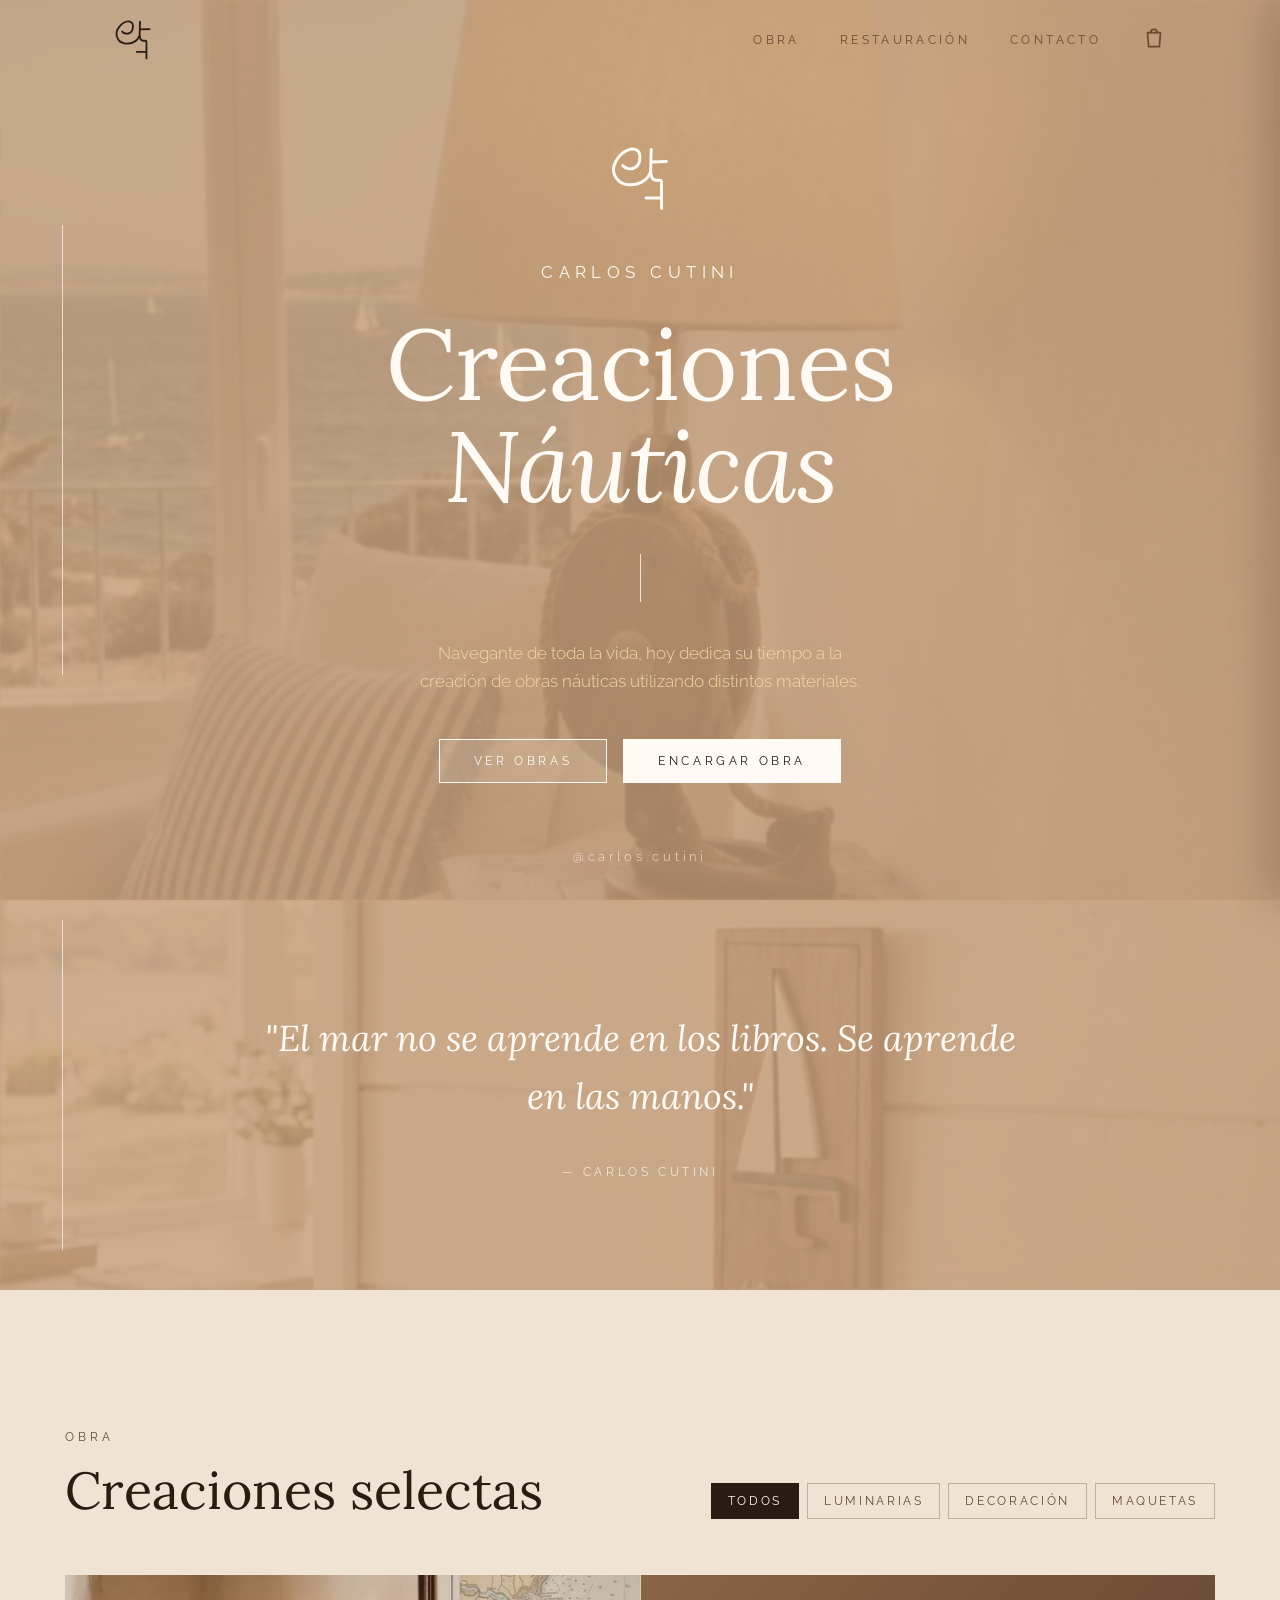
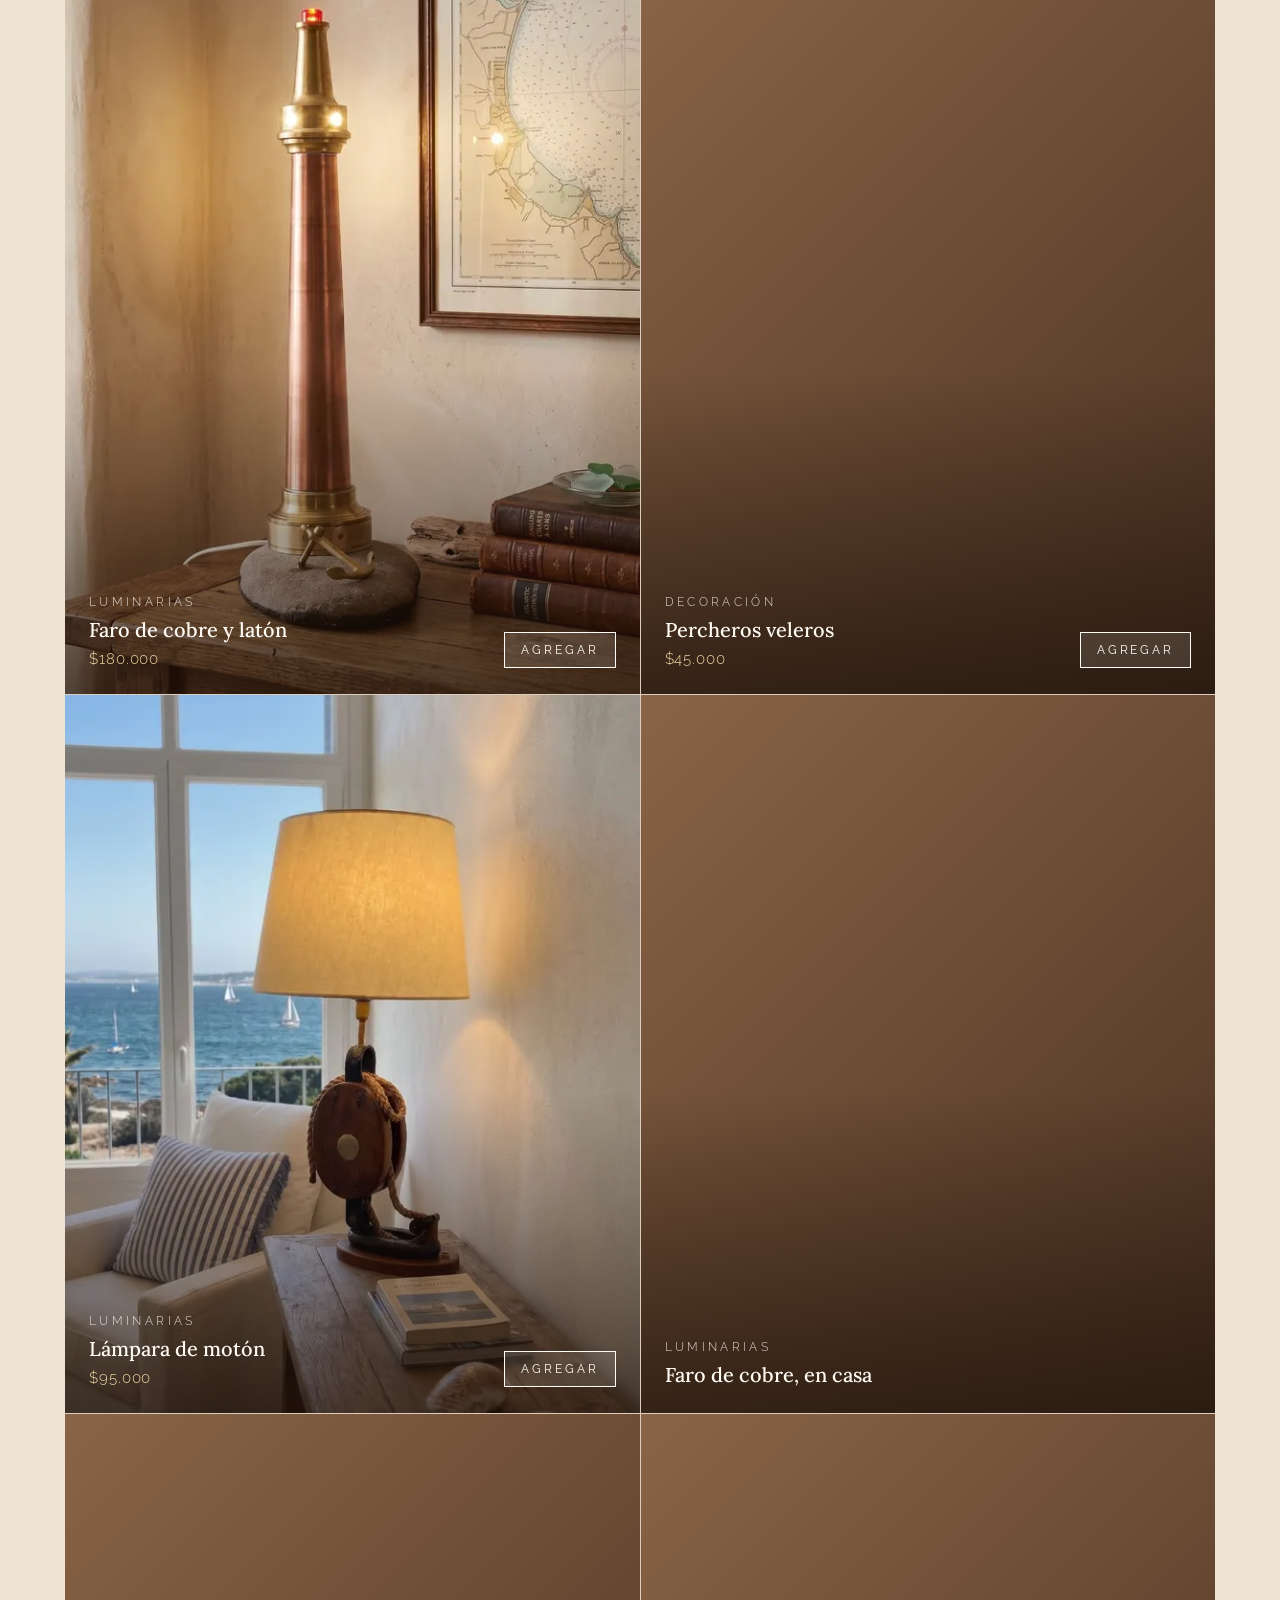
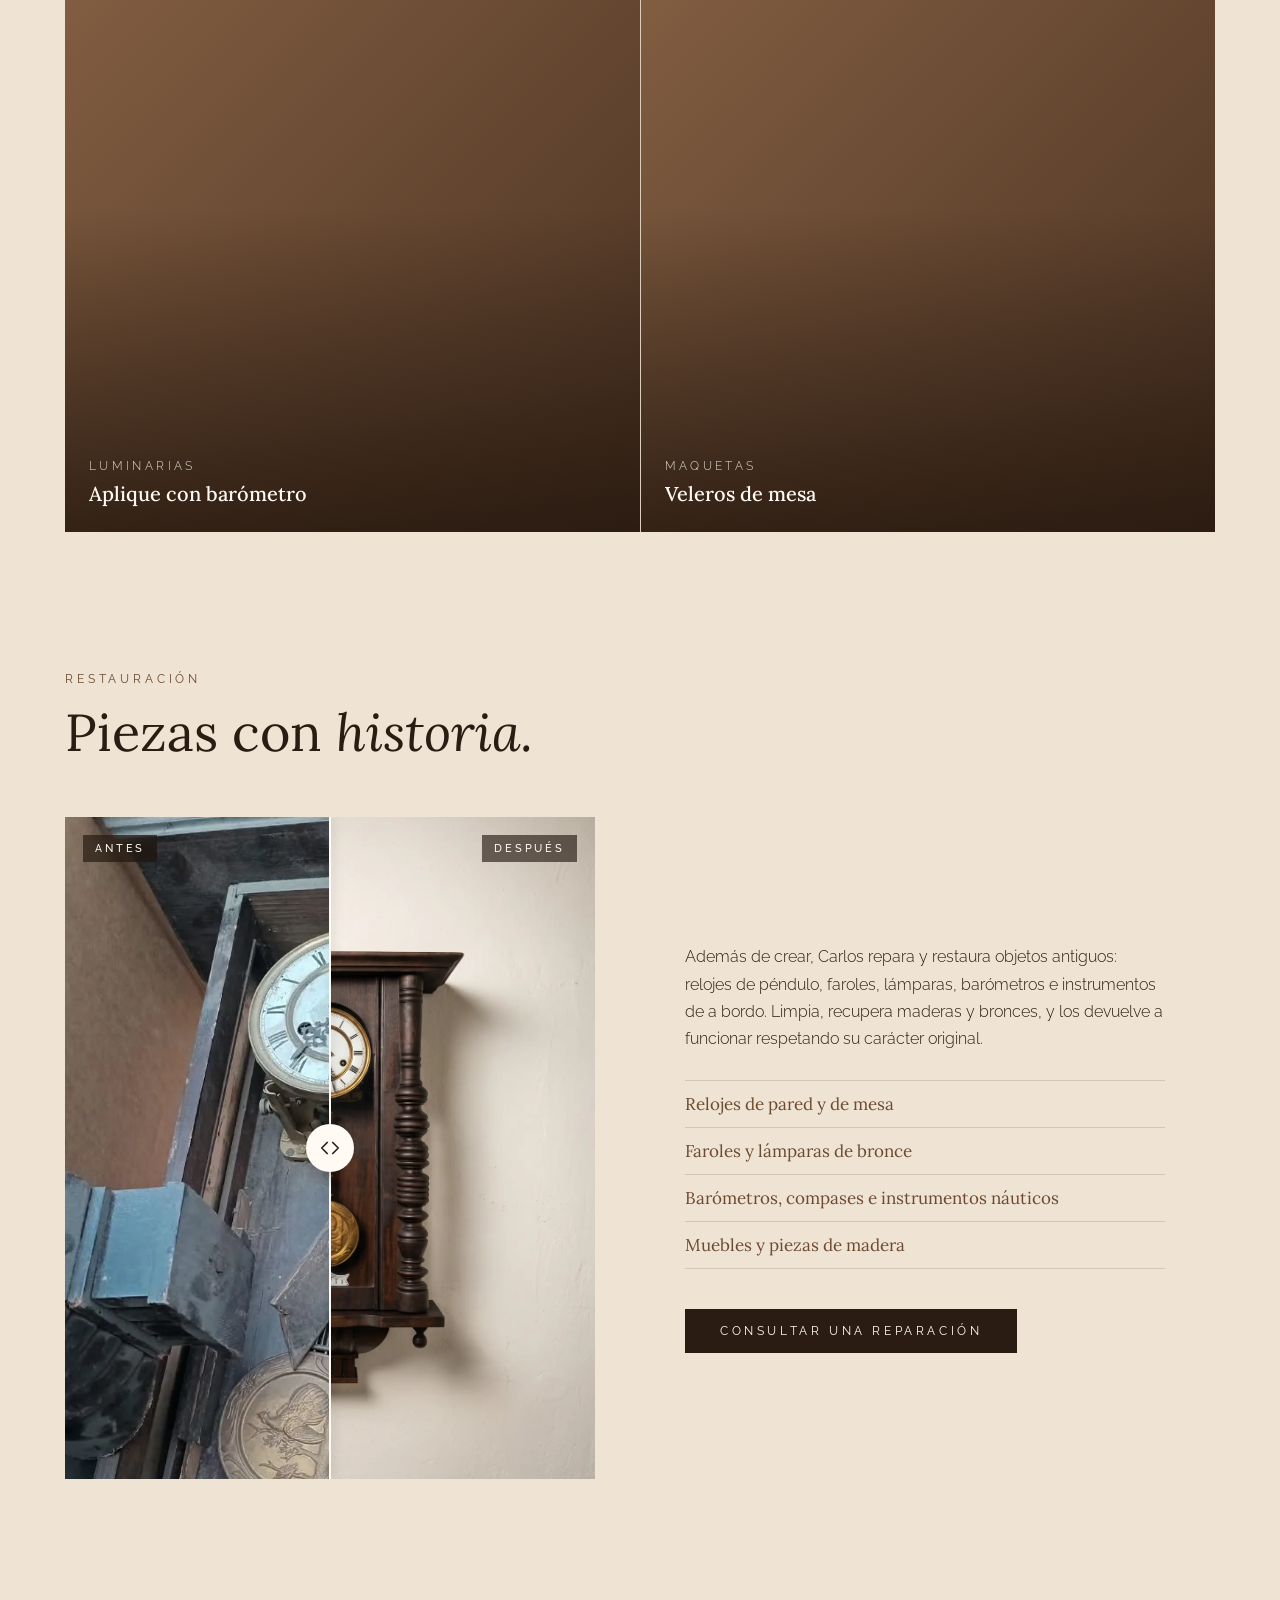
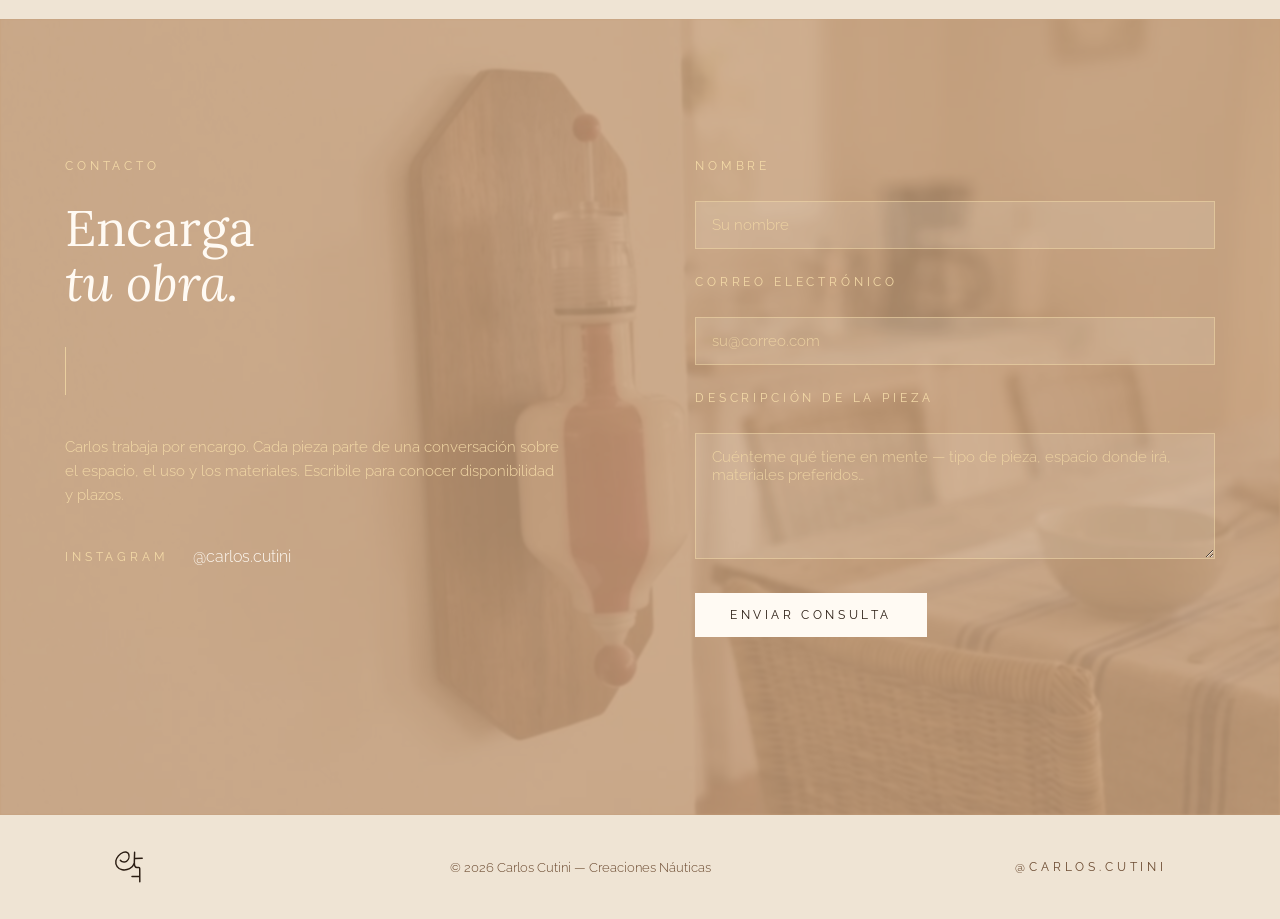
==== index.html @ c377b5af "Preparar el sitio para producción en carloscutini.com.ar - URLs canónicas, Open Graph, sitemap y rob" ====
<!DOCTYPE html>
<html lang="es-AR">
<head>
  <meta charset="UTF-8">
  <meta name="viewport" content="width=device-width, initial-scale=1.0">
  <title>Decoración náutica artesanal y restauración | Carlos Cutini</title>
  <meta name="description" content="Decoración náutica hecha a mano: faros y lámparas de cobre y latón, veleros y piezas por encargo. Restauración de relojes, faroles y barómetros antiguos.">
  <link rel="canonical" href="https://carloscutini.com.ar/">
  <meta name="robots" content="index, follow, max-image-preview:large">
  <meta name="theme-color" content="#c69f7a">
  <meta name="author" content="Carlos Cutini">

  <!-- Open Graph / redes sociales -->
  <meta property="og:type" content="website">
  <meta property="og:locale" content="es_AR">
  <meta property="og:site_name" content="Carlos Cutini — Creaciones Náuticas">
  <meta property="og:title" content="Carlos Cutini — Creaciones Náuticas">
  <meta property="og:description" content="Decoración náutica hecha a mano: luminarias, veleros, piezas por encargo y restauración de antigüedades.">
  <meta property="og:url" content="https://carloscutini.com.ar/">
  <meta property="og:image" content="https://carloscutini.com.ar/assets/img/og-image.jpg">
  <meta property="og:image:type" content="image/jpeg">
  <meta property="og:image:width" content="1200">
  <meta property="og:image:height" content="630">
  <meta property="og:image:alt" content="Carlos Cutini — Creaciones Náuticas">
  <meta name="twitter:card" content="summary_large_image">

  <!-- La portada es la imagen más grande de la primera pantalla: que empiece a bajar cuanto antes -->
  <link rel="preload" as="image" href="assets/img/hero.jpg" fetchpriority="high">

  <!-- Íconos -->
  <link rel="icon" href="assets/icons/favicon.svg" type="image/svg+xml">
  <link rel="icon" href="assets/icons/favicon.ico" sizes="32x32">
  <link rel="apple-touch-icon" href="assets/icons/apple-touch-icon.png">
  <link rel="manifest" href="assets/icons/site.webmanifest">

  <link rel="preconnect" href="https://fonts.googleapis.com">
  <link rel="preconnect" href="https://fonts.gstatic.com" crossorigin>
  <link href="https://fonts.googleapis.com/css2?family=Lora:ital,wght@0,400;0,500;1,400&family=Raleway:wght@300;400;500&display=swap" rel="stylesheet">
  <link rel="stylesheet" href="assets/css/styles.css">

  <script type="application/ld+json">
  {
    "@context": "https://schema.org",
    "@graph": [
      {
        "@type": "WebSite",
        "@id": "https://carloscutini.com.ar/#sitio",
        "url": "https://carloscutini.com.ar/",
        "name": "Carlos Cutini — Creaciones Náuticas",
        "inLanguage": "es-AR",
        "publisher": { "@id": "https://carloscutini.com.ar/#marca" }
      },
      {
        "@type": "Person",
        "@id": "https://carloscutini.com.ar/#carlos",
        "name": "Carlos Cutini",
        "jobTitle": "Artesano náutico",
        "description": "Navegante de toda la vida, crea obras náuticas a mano y restaura objetos antiguos.",
        "url": "https://carloscutini.com.ar/",
        "image": "https://carloscutini.com.ar/assets/img/og-image.jpg",
        "knowsAbout": ["Decoración náutica", "Luminarias de cobre y latón", "Maquetas de veleros", "Restauración de relojes antiguos", "Restauración de instrumentos náuticos"],
        "sameAs": ["https://instagram.com/carlos.cutini"]
      },
      {
        "@type": "Organization",
        "@id": "https://carloscutini.com.ar/#marca",
        "name": "Carlos Cutini — Creaciones Náuticas",
        "url": "https://carloscutini.com.ar/",
        "logo": "https://carloscutini.com.ar/assets/icons/icon-512.png",
        "image": "https://carloscutini.com.ar/assets/img/og-image.jpg",
        "founder": { "@id": "https://carloscutini.com.ar/#carlos" },
        "areaServed": { "@type": "Country", "name": "Argentina" },
        "sameAs": ["https://instagram.com/carlos.cutini"],
        "contactPoint": {
          "@type": "ContactPoint",
          "contactType": "customer service",
          "telephone": "+54 9 11 6823-2424",
          "availableLanguage": "es"
        },
        "makesOffer": [
          {
            "@type": "Offer",
            "itemOffered": {
              "@type": "Service",
              "name": "Obras náuticas por encargo",
              "description": "Luminarias, decoración y maquetas náuticas hechas a mano a pedido."
            }
          },
          {
            "@type": "Offer",
            "itemOffered": {
              "@type": "Service",
              "name": "Restauración de antigüedades",
              "description": "Reparación y restauración de relojes de pared y de mesa, faroles y lámparas de bronce, barómetros, compases, instrumentos náuticos y muebles de madera."
            }
          }
        ]
      }
    ]
  }
  </script>
</head>
<body>

  <!-- Logo reutilizable -->
  <svg width="0" height="0" style="position:absolute" aria-hidden="true">
    <symbol id="logo" viewBox="302 301 480 480">
      <g fill="none" stroke="currentColor" stroke-width="22" stroke-linecap="round" stroke-linejoin="round">
        <path d="M412 440C430 462 470 475 505 455C540 435 548 385 538 350C528 318 490 310 455 322C400 340 355 400 345 450C335 510 375 572 440 582C520 594 595 560 620 490"/>
        <path d="M626 320L622 470C621 520 632 549 662 550L690 550Q703 550 703 564L704 762"/>
        <path d="M632 414L740 410M587 683L692 683"/>
      </g>
    </symbol>
  </svg>

  <header class="header" id="header">
    <div class="wrap">
      <a href="#inicio" class="logo" aria-label="Carlos Cutini — inicio"><svg><use href="#logo"/></svg></a>
      <nav class="nav">
        <a href="#obra">Obra</a>
        <a href="#restauracion">Restauración</a>
        <a href="#contacto">Contacto</a>
        <button class="cart-toggle" id="cart-toggle" aria-label="Abrir carrito">
          <svg viewBox="0 0 24 24" aria-hidden="true"><path d="M6 7h12l-1 13H7L6 7Z"/><path d="M9 7a3 3 0 0 1 6 0"/></svg>
          <span class="cart-count" id="cart-count" hidden>0</span>
        </button>
      </nav>
    </div>
  </header>

  <main>
    <!-- Hero -->
    <section class="hero tinted" id="inicio">
      <span class="side-line"></span>
      <div>
        <svg class="hero-mark reveal"><use href="#logo"/></svg>
        <p class="eyebrow reveal">Carlos Cutini</p>
        <h1 class="reveal">Creaciones <em>Náuticas</em></h1>
        <div class="divider"></div>
        <p class="reveal">Navegante de toda la vida, hoy dedica su tiempo a la creación de obras náuticas utilizando distintos materiales.</p>
        <div class="actions reveal">
          <a href="#obra" class="btn btn-ghost">Ver obras</a>
          <a href="#contacto" class="btn btn-solid">Encargar obra</a>
        </div>
      </div>
      <a class="handle" href="https://instagram.com/carlos.cutini" target="_blank" rel="noopener">@carlos.cutini</a>
    </section>

    <!-- Cita -->
    <section class="quote tinted">
      <span class="side-line"></span>
      <blockquote class="reveal">"El mar no se aprende en los libros. Se aprende en las manos."</blockquote>
      <cite class="reveal">— CARLOS CUTINI</cite>
    </section>

    <!-- Obra -->
    <section class="obra" id="obra">
      <div class="wrap">
        <div class="obra-head">
          <div class="reveal">
            <p class="eyebrow">Obra</p>
            <h2>Creaciones selectas</h2>
          </div>
          <div class="filters reveal" id="filters">
            <button class="active" data-filter="todos">Todos</button>
            <button data-filter="luminarias">Luminarias</button>
            <button data-filter="decoracion">Decoración</button>
            <button data-filter="maquetas">Maquetas</button>
            <button data-filter="taller">Taller</button>
          </div>
        </div>
        <div class="grid" id="grid"></div>
      </div>
    </section>

    <!-- Restauración -->
    <section class="restauracion" id="restauracion">
      <div class="wrap">
        <div class="restauracion-head reveal">
          <p class="eyebrow">Restauración</p>
          <h2>Piezas con <em>historia.</em></h2>
        </div>
        <div class="antes-despues reveal" id="antes-despues" style="--pos: 50%">
          <picture>
            <source type="image/webp" srcset="assets/img/reparaciones/restauracion-reloj-600.webp 600w, assets/img/reparaciones/restauracion-reloj-1200.webp 1200w" sizes="(max-width: 900px) 100vw, 50vw">
            <img src="assets/img/reparaciones/restauracion-reloj.jpg" alt="El reloj de péndulo después de la restauración" loading="lazy" decoding="async" draggable="false">
          </picture>
          <picture class="ad-antes">
            <source type="image/webp" srcset="assets/img/reparaciones/restauracion-reloj-antes-600.webp 600w, assets/img/reparaciones/restauracion-reloj-antes-1200.webp 720w" sizes="(max-width: 900px) 100vw, 50vw">
            <img src="assets/img/reparaciones/restauracion-reloj-antes.jpg" alt="El mismo reloj antes de restaurar, desarmado en una caja" loading="lazy" decoding="async" draggable="false">
          </picture>
          <span class="ad-badge ad-badge-antes">Antes</span>
          <span class="ad-badge ad-badge-despues">Después</span>
          <div class="ad-barra" role="slider" tabindex="0" aria-label="Comparar antes y después" aria-valuemin="0" aria-valuemax="100" aria-valuenow="50">
            <span class="ad-perilla" aria-hidden="true">
              <svg viewBox="0 0 24 24"><path d="M9 6l-6 6 6 6M15 6l6 6-6 6"/></svg>
            </span>
          </div>
        </div>
        <div class="restauracion-texto reveal">
          <p>Además de crear, Carlos repara y restaura objetos antiguos: relojes de péndulo, faroles, lámparas, barómetros e instrumentos de a bordo. Limpia, recupera maderas y bronces, y los devuelve a funcionar respetando su carácter original.</p>
          <ul class="restauracion-lista">
            <li>Relojes de pared y de mesa</li>
            <li>Faroles y lámparas de bronce</li>
            <li>Barómetros, compases e instrumentos náuticos</li>
            <li>Muebles y piezas de madera</li>
          </ul>
          <a class="btn btn-dark" id="restauracion-wa" href="#contacto" target="_blank" rel="noopener">Consultar una reparación</a>
        </div>
      </div>
    </section>

    <!-- Contacto -->
    <section class="contacto tinted" id="contacto">
      <div class="wrap">
        <div class="reveal">
          <p class="eyebrow">Contacto</p>
          <h2>Encarga <em>tu obra.</em></h2>
          <div class="divider"></div>
          <p class="intro">Carlos trabaja por encargo. Cada pieza parte de una conversación sobre el espacio, el uso y los materiales. Escribile para conocer disponibilidad y plazos.</p>
          <div class="ig">
            <span class="eyebrow">Instagram</span>
            <a href="https://instagram.com/carlos.cutini" target="_blank" rel="noopener">@carlos.cutini</a>
          </div>
        </div>

        <form class="form reveal" id="form" action="https://formspree.io/f/mbglkkar" method="POST">
          <input type="hidden" name="_subject" value="Consulta desde carloscutini.com.ar">
          <input type="text" name="_gotcha" tabindex="-1" autocomplete="off" aria-hidden="true" style="display:none">
          <div class="field">
            <label class="eyebrow" for="nombre">Nombre</label>
            <input id="nombre" name="nombre" type="text" placeholder="Su nombre" required>
          </div>
          <div class="field">
            <label class="eyebrow" for="email">Correo electrónico</label>
            <input id="email" name="email" type="email" placeholder="su@correo.com" required>
          </div>
          <div class="field">
            <label class="eyebrow" for="mensaje">Descripción de la pieza</label>
            <textarea id="mensaje" name="mensaje" placeholder="Cuénteme qué tiene en mente — tipo de pieza, espacio donde irá, materiales preferidos…" required></textarea>
          </div>
          <button type="submit" class="btn btn-solid">Enviar consulta</button>
          <p class="form-note" id="form-note" role="status"></p>
        </form>
      </div>
    </section>
  </main>

  <footer class="footer">
    <div class="wrap">
      <a href="#inicio" class="logo" aria-label="Volver arriba"><svg><use href="#logo"/></svg></a>
      <small>© <span id="year"></span> Carlos Cutini — Creaciones Náuticas</small>
      <a class="eyebrow" href="https://instagram.com/carlos.cutini" target="_blank" rel="noopener">@carlos.cutini</a>
    </div>
  </footer>

  <div class="lightbox" id="lightbox" aria-hidden="true">
    <button aria-label="Cerrar">&times;</button>
    <img alt="">
    <p></p>
  </div>

  <!-- Carrito -->
  <div class="cart-overlay" id="cart-overlay"></div>
  <aside class="cart" id="cart" aria-label="Carrito" inert>
    <div class="cart-head">
      <h2>Tu carrito</h2>
      <button class="cart-close" id="cart-close" aria-label="Cerrar carrito">&times;</button>
    </div>
    <div class="cart-body">
      <ul class="cart-items" id="cart-items"></ul>
      <p class="cart-empty" id="cart-empty">Tu carrito está vacío.</p>
      <details class="cart-datos" id="cart-datos" open>
        <summary>Datos para la entrega</summary>
        <form id="cart-form" novalidate>
          <div class="cart-field">
            <label class="eyebrow" for="c-nombre">Nombre</label>
            <input id="c-nombre" name="nombre" type="text" placeholder="Tu nombre" autocomplete="name">
          </div>
          <div class="cart-row">
            <div class="cart-field">
              <label class="eyebrow" for="c-telefono">Teléfono</label>
              <input id="c-telefono" name="telefono" type="tel" placeholder="11 5555…" autocomplete="tel">
            </div>
            <div class="cart-field">
              <label class="eyebrow" for="c-email">Email</label>
              <input id="c-email" name="email" type="email" placeholder="opcional" autocomplete="email">
            </div>
          </div>
          <div class="cart-field">
            <label class="eyebrow" for="c-entrega">Cómo lo recibís</label>
            <select id="c-entrega" name="entrega">
              <option value="">Elegí una opción…</option>
              <option value="retiro">Retiro en el taller</option>
              <option value="envio">Envío a domicilio</option>
            </select>
          </div>
          <div class="cart-field" id="c-direccion-field" hidden>
            <label class="eyebrow" for="c-direccion">Dirección y localidad</label>
            <input id="c-direccion" name="direccion" type="text" placeholder="Calle, número, localidad" autocomplete="street-address">
          </div>
        </form>
      </details>
    </div>
    <div class="cart-foot" id="cart-foot">
      <div class="cart-total"><span>Total</span><strong id="cart-total"></strong></div>
      <div class="cart-total cart-total-desc" id="cart-desc-row"><span id="cart-desc-label"></span><strong id="cart-total-desc"></strong></div>
      <p class="cart-aviso" id="cart-aviso"></p>
      <button class="cart-btn cart-btn-wa" data-pago="whatsapp">
        <svg viewBox="0 0 24 24" aria-hidden="true"><path fill="currentColor" stroke="none" d="M12 2a10 10 0 0 0-8.6 15.1L2 22l5-1.3A10 10 0 1 0 12 2Zm0 18.2c-1.5 0-3-.4-4.3-1.2l-.3-.2-3 .8.8-2.9-.2-.3A8.2 8.2 0 1 1 12 20.2Zm4.5-6.1c-.2-.1-1.5-.7-1.7-.8-.2-.1-.4-.1-.6.1l-.8 1c-.1.2-.3.2-.5.1a6.7 6.7 0 0 1-3.3-2.9c-.3-.4.2-.4.7-1.3.1-.2 0-.3 0-.4l-.8-1.8c-.2-.5-.4-.4-.6-.4h-.5a1 1 0 0 0-.7.3 3 3 0 0 0-.9 2.2 5.2 5.2 0 0 0 1.1 2.7 11.8 11.8 0 0 0 4.5 4c1.7.7 2.3.8 3.2.6a2.7 2.7 0 0 0 1.8-1.2 2.2 2.2 0 0 0 .1-1.2c0-.1-.2-.2-.5-.3Z"/></svg>
        Finalizar por WhatsApp
      </button>
      <button class="cart-btn cart-btn-tr" data-pago="transferencia">
        <svg viewBox="0 0 24 24" aria-hidden="true"><path d="M4 8h15l-3-3M20 16H5l3 3"/></svg>
        <span id="cart-tr-label">Transferencia</span>
      </button>
      <p class="cart-note" id="cart-note">Coordinamos envío y pago por WhatsApp</p>
    </div>
  </aside>

  <!-- Pago por transferencia -->
  <dialog class="transfer" id="transfer" aria-labelledby="tr-titulo">
    <div class="transfer-box">
      <button class="tr-close" type="button" aria-label="Cerrar">&times;</button>
      <h2 id="tr-titulo">Transferencia</h2>
      <p id="tr-intro">Transferí el total de tu pedido (<strong id="tr-monto"></strong>) a esta cuenta:</p>
      <p class="tr-desc" id="tr-desc"></p>
      <div class="tr-datos" id="tr-datos"></div>
      <p class="tr-sin-datos" id="tr-sin-datos">Escribinos por WhatsApp y te pasamos los datos para transferir.</p>
      <p class="tr-pedido">N° de pedido: <span id="tr-pedido"></span></p>
      <p class="tr-nota">Una vez que hagas la transferencia, envianos el <strong>comprobante de pago por WhatsApp</strong> para confirmar tu pedido.</p>
      <button class="cart-btn cart-btn-wa" type="button" id="tr-enviar">
        <svg viewBox="0 0 24 24" aria-hidden="true"><path d="M12 2a10 10 0 0 0-8.6 15.1L2 22l5-1.3A10 10 0 1 0 12 2Zm0 18.2c-1.5 0-3-.4-4.3-1.2l-.3-.2-3 .8.8-2.9-.2-.3A8.2 8.2 0 1 1 12 20.2Zm4.5-6.1c-.2-.1-1.5-.7-1.7-.8-.2-.1-.4-.1-.6.1l-.8 1c-.1.2-.3.2-.5.1a6.7 6.7 0 0 1-3.3-2.9c-.3-.4.2-.4.7-1.3.1-.2 0-.3 0-.4l-.8-1.8c-.2-.5-.4-.4-.6-.4h-.5a1 1 0 0 0-.7.3 3 3 0 0 0-.9 2.2 5.2 5.2 0 0 0 1.1 2.7 11.8 11.8 0 0 0 4.5 4c1.7.7 2.3.8 3.2.6a2.7 2.7 0 0 0 1.8-1.2 2.2 2.2 0 0 0 .1-1.2c0-.1-.2-.2-.5-.3Z"/></svg>
        <span id="tr-enviar-label">Enviar comprobante por WhatsApp</span>
      </button>
    </div>
  </dialog>

  <script src="assets/js/main.js"></script>
</body>
</html>
---- assets/css/styles.css ----
:root {
  --tan: #c69f7a;
  --tan-dark: #b38a64;
  --cream: #efe4d4;
  --ink: #2a1c12;
  --brown: #6b4a30;
  --gold: #f3d9a6;
  --white: #fffaf3;
  --serif: 'Lora', Georgia, serif;
  --sans: 'Raleway', 'Helvetica Neue', Arial, sans-serif;
  --wrap: 1150px;
}

* { box-sizing: border-box; margin: 0; padding: 0; }
html { scroll-behavior: smooth; }
body {
  font-family: var(--sans);
  font-weight: 300;
  color: var(--ink);
  background: var(--cream);
  -webkit-font-smoothing: antialiased;
}
img { display: block; max-width: 100%; }
a { color: inherit; text-decoration: none; }

.wrap { width: min(var(--wrap), 100% - 32px); margin-inline: auto; }
.eyebrow {
  font-size: 12px;
  letter-spacing: .32em;
  text-transform: uppercase;
  font-weight: 400;
}

/* ---------- Header ---------- */
.header {
  position: fixed; inset: 0 0 auto 0; z-index: 50;
  height: 80px;
  display: flex; align-items: center;
  transition: background .4s, border-color .4s, backdrop-filter .4s;
  border-bottom: 1px solid transparent;
}
.header.scrolled {
  background: rgba(239, 228, 212, .88);
  backdrop-filter: blur(10px);
  -webkit-backdrop-filter: blur(10px);
  border-bottom-color: rgba(107, 74, 48, .18);
}
.header .wrap { display: flex; justify-content: space-between; align-items: center; padding-inline: 48px; }
.logo { width: 40px; height: 40px; color: var(--ink); }
.logo svg { width: 100%; height: 100%; }
.nav { display: flex; gap: 40px; }
.nav a {
  font-size: 12px; letter-spacing: .28em; text-transform: uppercase;
  font-weight: 400; color: var(--brown);
  position: relative; padding: 4px 0;
}
.nav a::after {
  content: ''; position: absolute; left: 0; bottom: 0;
  width: 100%; height: 1px; background: currentColor;
  transform: scaleX(0); transform-origin: right; transition: transform .35s;
}
.nav a:hover::after { transform: scaleX(1); transform-origin: left; }

/* ---------- Tan photo sections ---------- */
.tinted {
  position: relative; overflow: hidden;
  background: var(--tan);
  color: var(--white);
}
.tinted::before {
  content: ''; position: absolute; inset: 0;
  background: var(--bg, none) center / cover no-repeat;
  opacity: .16; filter: grayscale(.4) blur(1px);
}
.tinted > * { position: relative; }
.side-line {
  position: absolute; left: 62px; width: 1px;
  background: rgba(255, 250, 243, .7);
}

/* ---------- Hero ---------- */
.hero {
  min-height: 100vh; min-height: 100svh;
  display: flex; align-items: center; justify-content: center;
  text-align: center;
  padding: 120px 16px 90px;
  --bg: url('../img/hero.jpg');
}
.hero .side-line { top: 25%; height: 50%; }
.hero-mark { width: 64px; height: 64px; margin: 0 auto 44px; color: var(--white); }
.hero .eyebrow { color: var(--white); opacity: .9; margin-bottom: 26px; }
.hero h1 {
  font-family: var(--serif); font-weight: 400;
  font-size: clamp(56px, 8.5vw, 100px);
  line-height: 1.02; letter-spacing: -.01em;
}
.hero h1 em { font-style: italic; display: block; }
.hero .divider { width: 1px; height: 48px; background: var(--white); margin: 38px auto; opacity: .8; }
.hero p {
  max-width: 460px; margin: 0 auto 44px;
  font-size: 17px; line-height: 1.6; color: var(--gold);
}
.actions { display: flex; gap: 16px; justify-content: center; flex-wrap: wrap; }
.btn {
  display: inline-block; padding: 14px 34px;
  font-family: var(--sans); font-size: 12px; font-weight: 400;
  letter-spacing: .3em; text-transform: uppercase;
  border: 1px solid var(--white); cursor: pointer;
  transition: background .3s, color .3s, transform .3s;
}
.btn:hover { transform: translateY(-2px); }
.btn-ghost { background: rgba(255, 250, 243, .12); color: var(--white); }
.btn-ghost:hover { background: var(--white); color: var(--ink); }
.btn-solid { background: var(--white); color: var(--ink); }
.btn-solid:hover { background: var(--ink); border-color: var(--ink); color: var(--white); }
.hero .handle {
  position: absolute; bottom: 36px; left: 50%; transform: translateX(-50%);
  font-size: 13px; letter-spacing: .3em; opacity: .8;
}

/* ---------- Quote ---------- */
.quote { padding: 110px 16px; text-align: center; --bg: url('../img/taller.jpg'); }
.quote .side-line { top: 20px; bottom: 40px; }
.quote blockquote {
  font-family: var(--serif); font-style: italic;
  font-size: clamp(26px, 3.2vw, 36px); line-height: 1.6;
  max-width: 780px; margin: 0 auto 36px;
}
.quote cite { font-style: normal; font-size: 12px; letter-spacing: .3em; opacity: .85; }

/* ---------- Obra ---------- */
.obra { padding: 140px 0 140px; }
.obra-head {
  display: flex; justify-content: space-between; align-items: flex-end;
  gap: 32px; flex-wrap: wrap; margin-bottom: 56px;
}
.obra-head .eyebrow { color: var(--brown); margin-bottom: 18px; }
.obra-head h2 { font-family: var(--serif); font-weight: 400; font-size: clamp(38px, 4.4vw, 52px); line-height: 1.1; }
.filters { display: flex; gap: 8px; flex-wrap: wrap; }
.filters button {
  font-family: var(--sans); font-size: 12px; font-weight: 400;
  letter-spacing: .22em; text-transform: uppercase;
  padding: 10px 16px; background: transparent; color: var(--brown);
  border: 1px solid rgba(107, 74, 48, .35); cursor: pointer;
  transition: background .25s, color .25s, border-color .25s;
}
.filters button:hover { border-color: var(--ink); color: var(--ink); }
.filters button.active { background: var(--ink); border-color: var(--ink); color: var(--white); }

.grid { display: grid; grid-template-columns: repeat(2, 1fr); gap: 1px; background: rgba(107, 74, 48, .15); }
.card {
  position: relative; aspect-ratio: 4 / 5; overflow: hidden;
  background: linear-gradient(135deg, #8a6446, #4a3222);
  cursor: pointer;
}
.card picture { display: block; height: 100%; }
.card img { width: 100%; height: 100%; object-fit: cover; transition: transform 1.2s cubic-bezier(.2, .7, .2, 1); }
.card:hover img { transform: scale(1.05); }
.card::after {
  content: ''; position: absolute; inset: 0;
  background: linear-gradient(to top, rgba(30, 18, 10, .7), rgba(30, 18, 10, 0) 45%);
}
.card figcaption { position: absolute; left: 24px; bottom: 26px; z-index: 1; color: var(--white); }
.card figcaption span { display: block; font-size: 12px; letter-spacing: .28em; text-transform: uppercase; opacity: .85; margin-bottom: 8px; }
.card figcaption strong { font-family: var(--serif); font-weight: 500; font-size: 20px; }
.card.hide { display: none; }

/* ---------- Lightbox ---------- */
.lightbox {
  position: fixed; inset: 0; z-index: 100;
  background: rgba(20, 12, 6, .92);
  display: none; align-items: center; justify-content: center; padding: 24px;
}
.lightbox.open { display: flex; }
.lightbox img { max-height: 84vh; max-width: 100%; object-fit: contain; }
.lightbox p { position: absolute; bottom: 24px; left: 0; right: 0; text-align: center; color: var(--white); font-family: var(--serif); font-size: 18px; }
.lightbox button {
  position: absolute; top: 20px; right: 24px;
  background: none; border: 0; color: var(--white); font-size: 36px; cursor: pointer; line-height: 1;
}

/* ---------- Restauración ---------- */
.restauracion { padding: 0 0 140px; }
.restauracion .wrap { display: grid; grid-template-columns: 1fr 1fr; gap: 56px 90px; align-items: center; }
.restauracion-head { grid-column: 1 / -1; }
.restauracion .eyebrow { color: var(--brown); margin-bottom: 18px; }
.restauracion h2 { font-family: var(--serif); font-weight: 400; font-size: clamp(38px, 4.4vw, 52px); line-height: 1.1; }
.restauracion-texto > p { line-height: 1.7; font-size: 16px; max-width: 480px; }

/* Antes / después: la foto "antes" se recorta hasta la barra */
.antes-despues {
  position: relative; aspect-ratio: 4 / 5; overflow: hidden;
  background: #4a3222; cursor: ew-resize; user-select: none; -webkit-user-select: none;
  touch-action: pan-y;
}
.antes-despues picture, .antes-despues img { position: absolute; inset: 0; width: 100%; height: 100%; }
.antes-despues img { object-fit: cover; pointer-events: none; }
.ad-antes { clip-path: inset(0 calc(100% - var(--pos)) 0 0); }
.ad-antes img { object-position: 50% 28%; }
.ad-badge {
  position: absolute; top: 18px; z-index: 2; pointer-events: none;
  padding: 7px 12px; background: rgba(30, 18, 10, .62); color: var(--white);
  backdrop-filter: blur(4px); -webkit-backdrop-filter: blur(4px);
  font-size: 11px; font-weight: 500; letter-spacing: .26em; text-transform: uppercase;
  transition: opacity .25s;
}
.ad-badge-antes { left: 18px; }
.ad-badge-despues { right: 18px; }
.antes-despues.ad-min .ad-badge-antes, .antes-despues.ad-max .ad-badge-despues { opacity: 0; }
.ad-barra {
  position: absolute; top: 0; bottom: 0; left: var(--pos); z-index: 3;
  width: 2px; margin-left: -1px; background: var(--white);
  box-shadow: 0 0 12px rgba(20, 12, 6, .35); outline: none;
}
.ad-perilla {
  position: absolute; top: 50%; left: 50%; transform: translate(-50%, -50%);
  width: 48px; height: 48px; border-radius: 50%;
  display: grid; place-items: center;
  background: var(--white); color: var(--ink);
  box-shadow: 0 4px 16px rgba(20, 12, 6, .3);
  transition: transform .2s;
}
.ad-perilla svg { width: 22px; height: 22px; fill: none; stroke: currentColor; stroke-width: 1.8; stroke-linecap: round; stroke-linejoin: round; }
.antes-despues:hover .ad-perilla, .antes-despues.ad-arrastrando .ad-perilla { transform: translate(-50%, -50%) scale(1.08); }
.ad-barra:focus-visible .ad-perilla { outline: 2px solid var(--ink); outline-offset: 3px; }
.restauracion-lista { list-style: none; margin: 28px 0 40px; border-top: 1px solid rgba(107, 74, 48, .2); max-width: 480px; }
.restauracion-lista li {
  padding: 12px 0; border-bottom: 1px solid rgba(107, 74, 48, .2);
  font-family: var(--serif); font-size: 17px; color: var(--brown);
}
.btn-dark { background: var(--ink); border-color: var(--ink); color: var(--white); }
.btn-dark:hover { background: transparent; color: var(--ink); }

/* ---------- Contacto ---------- */
.contacto { padding: 140px 0; --bg: url('../img/contacto.jpg'); }
.contacto .wrap { display: grid; grid-template-columns: 1fr 1fr; gap: 110px; }
.contacto .eyebrow { color: var(--gold); margin-bottom: 28px; }
.contacto h2 { font-family: var(--serif); font-weight: 400; font-size: clamp(40px, 4.4vw, 50px); line-height: 1.1; }
.contacto h2 em { display: block; }
.contacto .divider { width: 1px; height: 48px; background: var(--gold); margin: 36px 0 40px; opacity: .8; }
.contacto .intro { color: var(--gold); line-height: 1.6; font-size: 15px; max-width: 500px; }
.ig { margin-top: 40px; display: flex; gap: 24px; align-items: center; }
.ig .eyebrow { margin: 0; }
.ig a { color: var(--white); border-bottom: 1px solid transparent; transition: border-color .3s; }
.ig a:hover { border-color: var(--white); }

.form label { display: block; color: var(--gold); margin-bottom: 10px; }
.form .field { margin-bottom: 26px; }
.form input, .form textarea {
  width: 100%; padding: 14px 16px;
  font-family: var(--sans); font-weight: 300; font-size: 15px; color: var(--white);
  background: rgba(255, 250, 243, .12);
  border: 1px solid rgba(243, 217, 166, .55);
  outline: none; transition: border-color .3s, background .3s;
}
.form textarea { min-height: 126px; resize: vertical; }
.form input::placeholder, .form textarea::placeholder { color: rgba(243, 217, 166, .85); }
.form input:focus, .form textarea:focus { border-color: var(--white); background: rgba(255, 250, 243, .2); }
.form .btn { margin-top: 4px; }
.form-note { margin-top: 18px; font-size: 14px; color: var(--white); min-height: 1.4em; }

/* ---------- Footer ---------- */
.footer { padding: 36px 0; }
.footer .wrap { display: flex; justify-content: space-between; align-items: center; gap: 24px; padding-inline: 48px; flex-wrap: wrap; }
.footer .logo { width: 32px; height: 32px; }
.footer small { font-size: 13px; color: var(--brown); }
.footer a.eyebrow { color: var(--brown); font-size: 12px; }

/* ---------- Reveal ---------- */
.reveal { opacity: 0; transform: translateY(24px); transition: opacity 1s ease, transform 1s ease; }
.reveal.in { opacity: 1; transform: none; }
@media (prefers-reduced-motion: reduce) {
  .reveal { opacity: 1; transform: none; transition: none; }
  html { scroll-behavior: auto; }
}

/* ---------- Precio y "Agregar" en las tarjetas ---------- */
.card figcaption .precio { display: block; margin-top: 8px; font-style: normal; font-size: 15px; letter-spacing: .06em; color: var(--gold); }
.card:has(.add) figcaption { right: 150px; }
.nav { align-items: center; }
.card .add {
  position: absolute; right: 24px; bottom: 26px; z-index: 1;
  padding: 10px 16px; background: rgba(255, 250, 243, .12); color: var(--white);
  border: 1px solid var(--white); cursor: pointer;
  font-family: var(--sans); font-size: 12px; font-weight: 400; letter-spacing: .24em; text-transform: uppercase;
  transition: background .3s, color .3s;
}
.card .add:hover { background: var(--white); color: var(--ink); }

/* ---------- Carrito ---------- */
[hidden] { display: none !important; }
.cart-toggle {
  position: relative; background: none; border: 0; cursor: pointer;
  color: var(--brown); width: 26px; height: 26px; margin-top: -4px;
}
.cart-toggle svg, .cart-btn svg { fill: none; stroke: currentColor; stroke-width: 1.6; stroke-linecap: round; stroke-linejoin: round; }
.cart-toggle svg { width: 100%; height: 100%; }
.cart-count {
  position: absolute; top: -6px; right: -10px;
  min-width: 18px; height: 18px; padding: 0 5px; border-radius: 9px;
  background: var(--ink); color: var(--white);
  font-size: 11px; font-weight: 500; line-height: 18px; text-align: center;
}

.cart-overlay {
  position: fixed; inset: 0; z-index: 90;
  background: rgba(20, 12, 6, .5); opacity: 0; visibility: hidden;
  transition: opacity .35s, visibility .35s;
}
.cart-overlay.open { opacity: 1; visibility: visible; }
.cart {
  position: fixed; top: 0; right: 0; bottom: 0; z-index: 95;
  width: min(440px, 100%);
  display: flex; flex-direction: column;
  background: var(--white); color: var(--ink);
  transform: translateX(100%); transition: transform .4s cubic-bezier(.2, .7, .2, 1);
  box-shadow: -12px 0 40px rgba(20, 12, 6, .18);
}
.cart.open { transform: none; }
.cart-head {
  display: flex; justify-content: space-between; align-items: center;
  padding: 24px; border-bottom: 1px solid rgba(107, 74, 48, .18);
}
.cart-head h2 { font-family: var(--serif); font-weight: 400; font-size: 26px; }
.cart-close { background: none; border: 0; font-size: 32px; line-height: 1; cursor: pointer; color: var(--ink); }
.cart-body { flex: 1; overflow-y: auto; }
.cart-empty { padding: 40px 24px; text-align: center; color: var(--brown); font-family: var(--serif); font-style: italic; font-size: 18px; }

.cart-items { list-style: none; }
.cart-item {
  display: grid; grid-template-columns: 64px 1fr auto; gap: 14px; align-items: start;
  padding: 18px 24px; border-bottom: 1px solid rgba(107, 74, 48, .18);
}
.cart-item img { width: 64px; height: 64px; object-fit: cover; background: var(--tan); }
.cart-item strong { font-family: var(--serif); font-weight: 500; font-size: 16px; }
.cart-price { font-weight: 500; white-space: nowrap; }
.qty { display: flex; align-items: center; gap: 10px; margin-top: 10px; }
.qty button {
  width: 28px; height: 28px; background: none; cursor: pointer;
  border: 1px solid rgba(107, 74, 48, .35); color: var(--ink); font-size: 15px;
}
.qty button:hover { border-color: var(--ink); }
.qty span { min-width: 12px; text-align: center; }
.qty .quitar { width: auto; height: auto; border: 0; margin-left: 6px; color: var(--brown); font-family: var(--sans); font-size: 13px; text-decoration: underline; text-underline-offset: 3px; }

.cart-datos { padding: 20px 24px 8px; }
.cart-datos summary {
  cursor: pointer; margin-bottom: 18px;
  font-size: 12px; font-weight: 500; letter-spacing: .24em; text-transform: uppercase;
}
.cart-field { margin-bottom: 16px; }
.cart-field label { display: block; font-size: 11px; color: var(--brown); margin-bottom: 8px; }
.cart-row { display: grid; grid-template-columns: 1fr 1fr; gap: 12px; }
.cart-field input, .cart-field select {
  width: 100%; padding: 12px 14px;
  font-family: var(--sans); font-size: 15px; color: var(--ink);
  background: #fff; border: 1px solid rgba(107, 74, 48, .3); border-radius: 0; outline: none;
}
.cart-field input:focus, .cart-field select:focus { border-color: var(--ink); }

.cart-foot { padding: 20px 24px 22px; border-top: 1px solid rgba(107, 74, 48, .18); display: flex; flex-direction: column; gap: 10px; }
.cart-total { display: flex; justify-content: space-between; align-items: baseline; }
.cart-total span { font-size: 16px; }
.cart-total strong { font-family: var(--serif); font-weight: 500; font-size: 24px; }
.cart-total-desc span, .cart-total-desc strong { color: var(--brown); font-size: 14px; font-weight: 500; }
.cart-total-desc strong { font-family: var(--sans); font-size: 17px; }
.cart-aviso { color: var(--brown); font-size: 13px; text-align: center; }
.cart-aviso:empty { display: none; }
.cart-btn {
  display: flex; align-items: center; justify-content: center; gap: 10px;
  width: 100%; padding: 15px; border: 0; cursor: pointer;
  font-family: var(--sans); font-size: 12px; font-weight: 500; letter-spacing: .24em; text-transform: uppercase;
  transition: filter .25s, transform .25s;
}
.cart-btn:hover:not(:disabled) { filter: brightness(1.08); transform: translateY(-1px); }
.cart-btn:disabled { opacity: .4; cursor: not-allowed; filter: grayscale(.6); }
.cart-btn svg { width: 18px; height: 18px; }
.cart-btn-wa { background: #25d366; color: #0b2e17; }
.cart-btn-wa svg { fill: currentColor; stroke: none; }
.cart-btn-tr { background: var(--ink); color: var(--white); }
.cart-note { text-align: center; font-size: 13px; color: var(--brown); }

/* ---------- Ventana de transferencia ---------- */
.transfer {
  margin: auto; padding: 0; border: 0;
  width: min(420px, calc(100% - 32px));
  background: var(--white); color: var(--ink);
  box-shadow: 0 24px 60px rgba(20, 12, 6, .35);
}
.transfer::backdrop { background: rgba(20, 12, 6, .6); }
.transfer[open] { animation: tr-in .3s cubic-bezier(.2, .7, .2, 1); }
@keyframes tr-in { from { opacity: 0; transform: translateY(16px); } }
.transfer-box { position: relative; padding: 28px 24px 24px; display: flex; flex-direction: column; gap: 14px; }
.transfer h2 { font-family: var(--serif); font-weight: 400; font-size: 26px; padding-right: 32px; }
.transfer p { font-size: 14px; line-height: 1.55; }
.transfer p strong { font-weight: 600; }
.tr-close { position: absolute; top: 18px; right: 20px; background: none; border: 0; font-size: 30px; line-height: 1; cursor: pointer; color: var(--ink); }
.tr-desc { color: var(--brown); font-weight: 500; }
.tr-datos { display: flex; flex-direction: column; gap: 1px; background: rgba(107, 74, 48, .18); border: 1px solid rgba(107, 74, 48, .18); }
.tr-dato { display: grid; grid-template-columns: 1fr auto; align-items: center; gap: 4px 12px; padding: 12px 14px; background: var(--cream); }
.tr-dato .eyebrow { grid-column: 1 / -1; font-size: 11px; color: var(--brown); }
.tr-dato strong { font-weight: 500; font-size: 16px; letter-spacing: .02em; word-break: break-all; font-variant-numeric: lining-nums tabular-nums; }
.tr-dato button {
  padding: 7px 12px; background: var(--white); cursor: pointer;
  border: 1px solid var(--ink); color: var(--ink);
  font-family: var(--sans); font-size: 11px; font-weight: 500; letter-spacing: .18em; text-transform: uppercase;
}
.tr-dato button:hover { background: var(--ink); color: var(--white); }
.tr-pedido { text-align: center; color: var(--brown); font-variant-numeric: lining-nums; }
.tr-nota { padding: 12px 14px; border-left: 2px solid var(--brown); background: var(--cream); }
.transfer .cart-btn-wa svg { fill: currentColor; stroke: none; flex-shrink: 0; }
.transfer .cart-btn { letter-spacing: .12em; }

/* ---------- Responsive ---------- */
@media (max-width: 900px) {
  .contacto .wrap, .restauracion .wrap { grid-template-columns: 1fr; gap: 60px; }
  .side-line { display: none; }
}
@media (max-width: 640px) {
  .header .wrap, .footer .wrap { padding-inline: 0; }
  .nav { gap: 16px; }
  .nav a { letter-spacing: .14em; font-size: 11px; }
  .grid { grid-template-columns: 1fr; }
  .obra, .contacto { padding: 90px 0; }
  .restauracion { padding-bottom: 90px; }
  .restauracion .btn { letter-spacing: .16em; padding-inline: 24px; }
  .footer .wrap { flex-direction: column; text-align: center; }
  .cart-row { grid-template-columns: 1fr; gap: 0; }
}
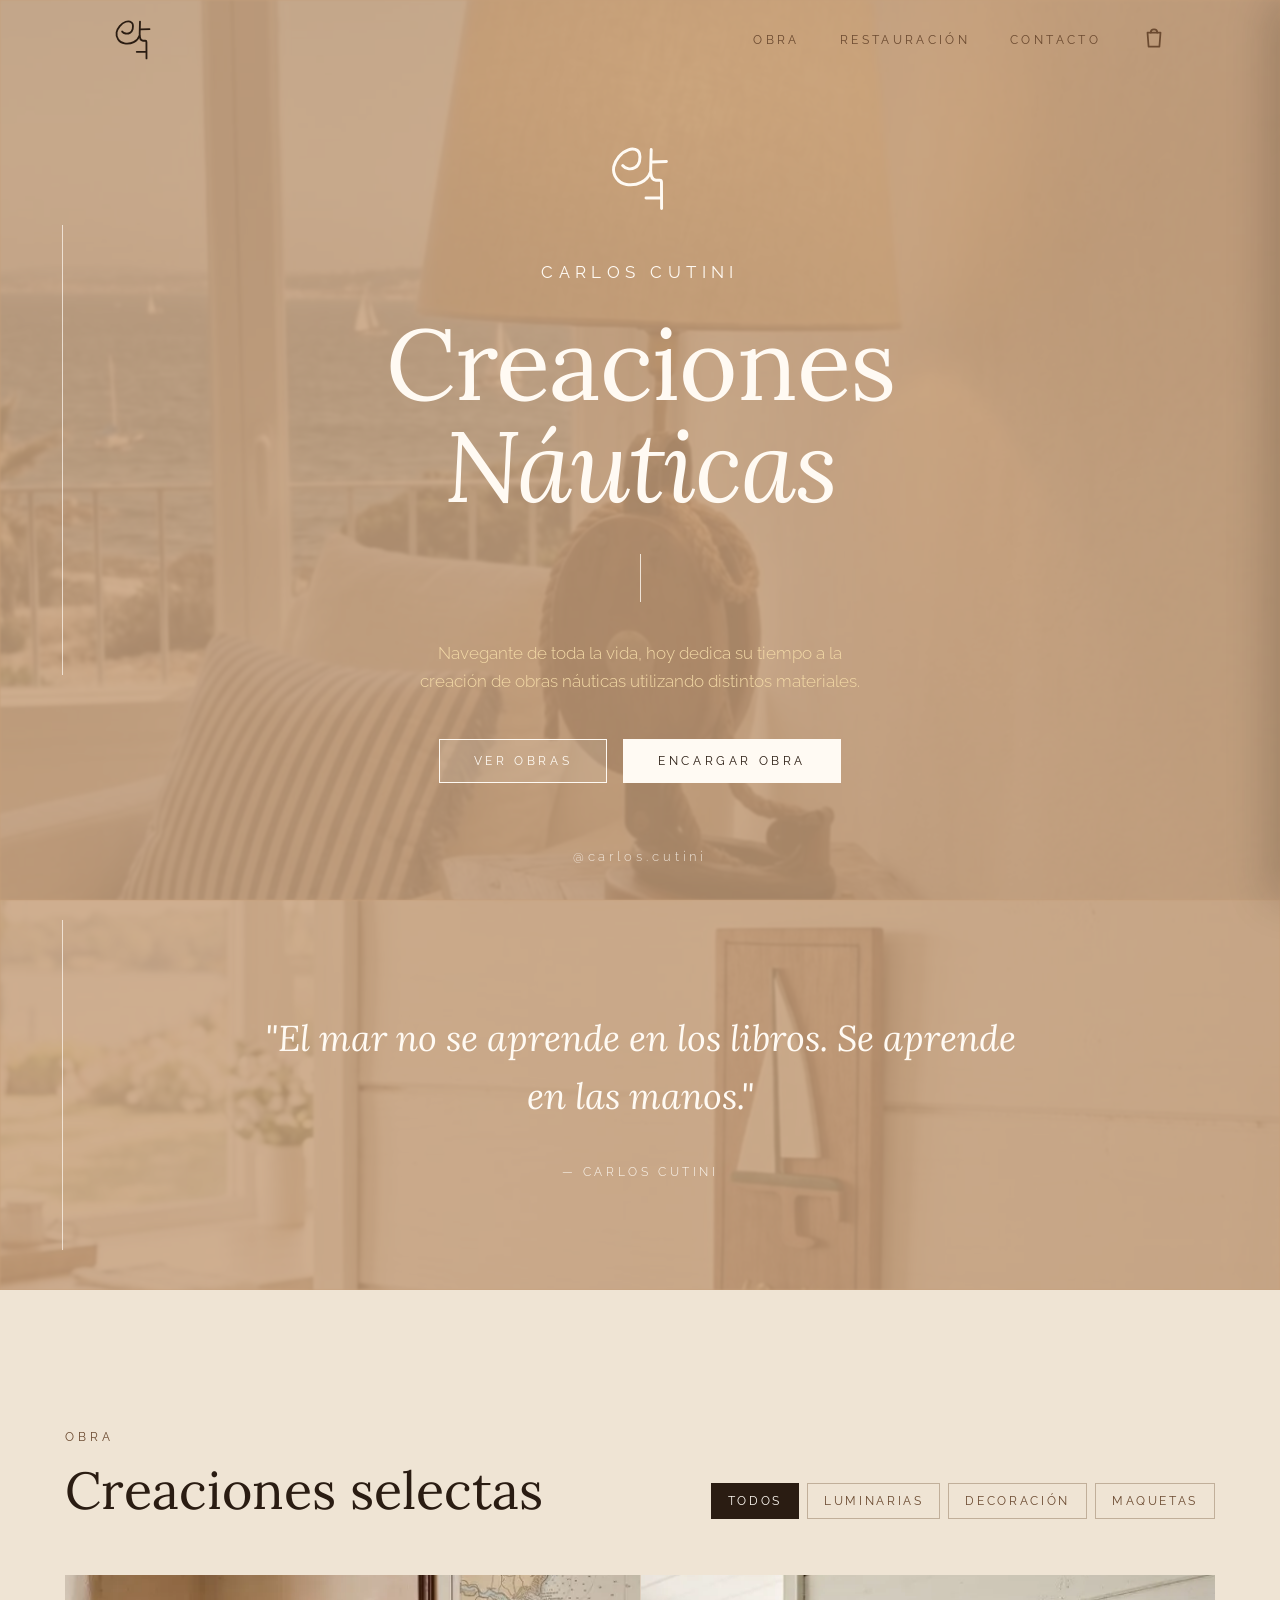
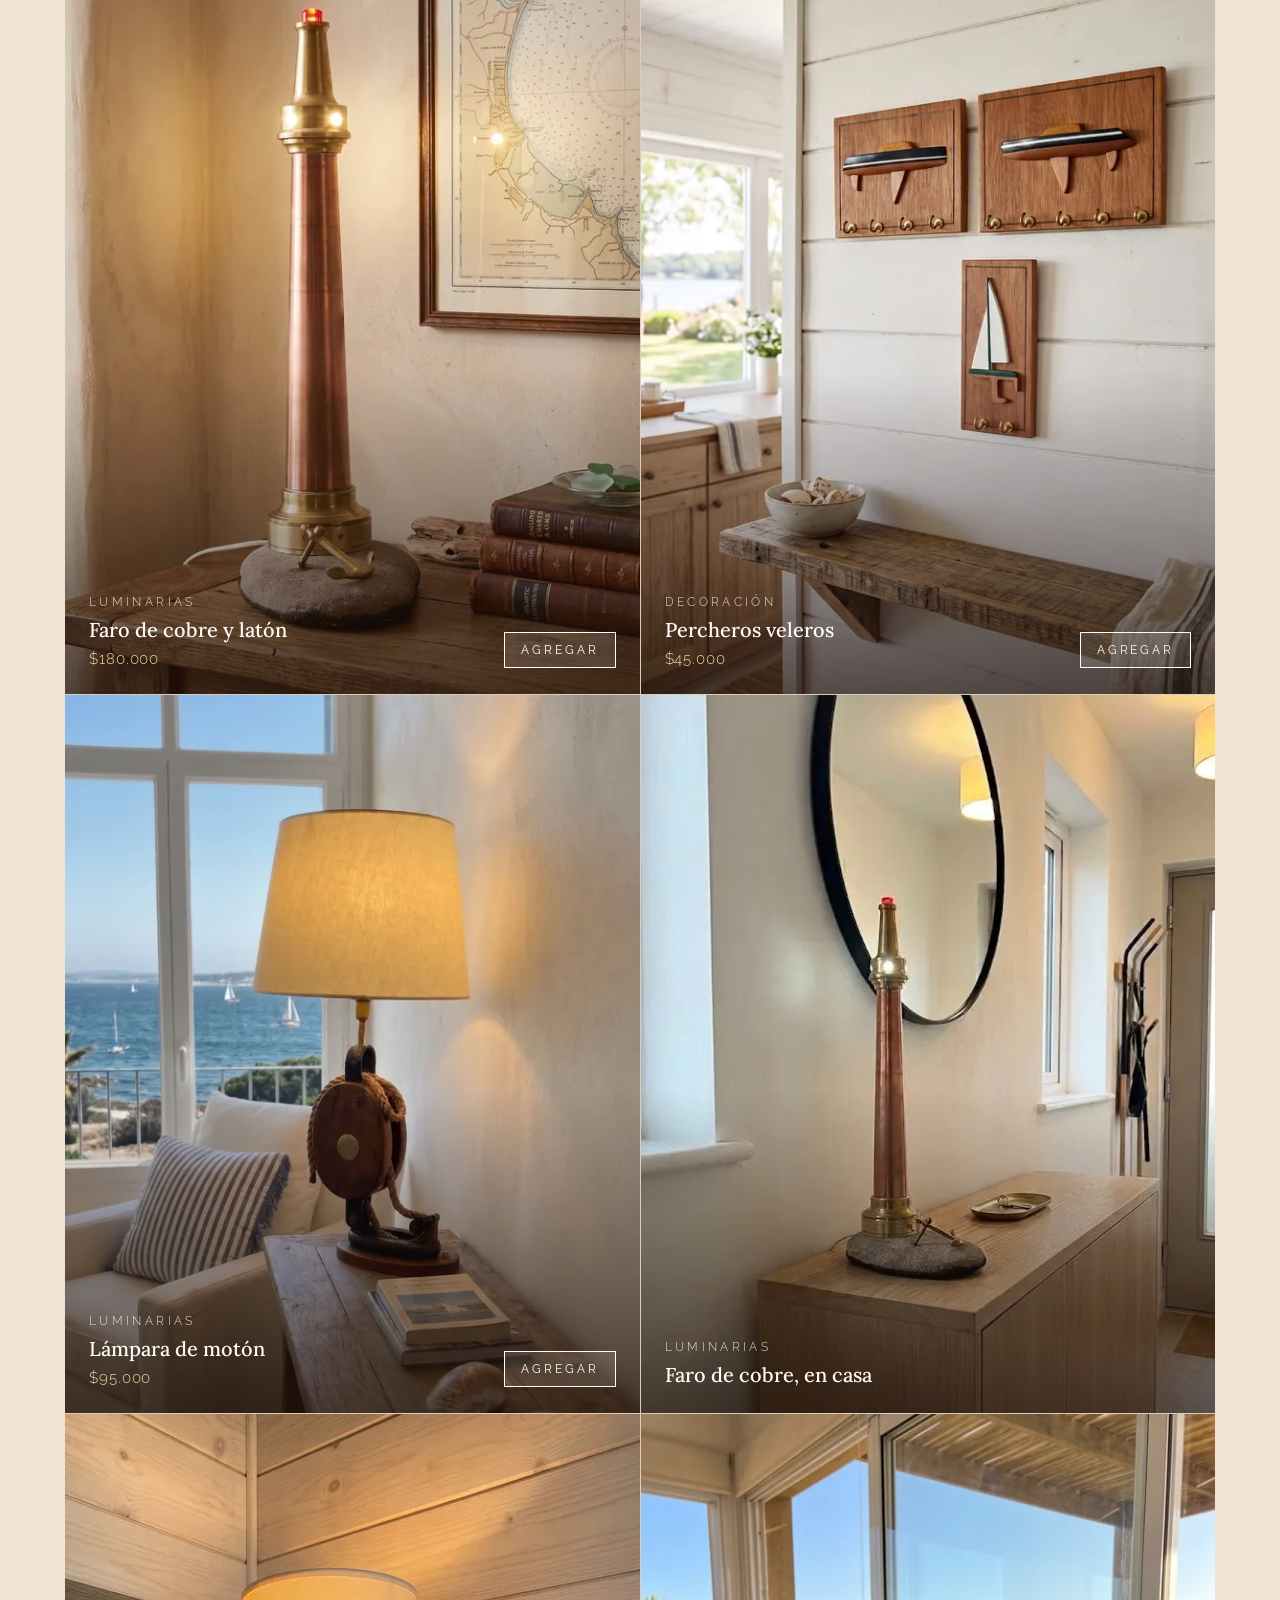
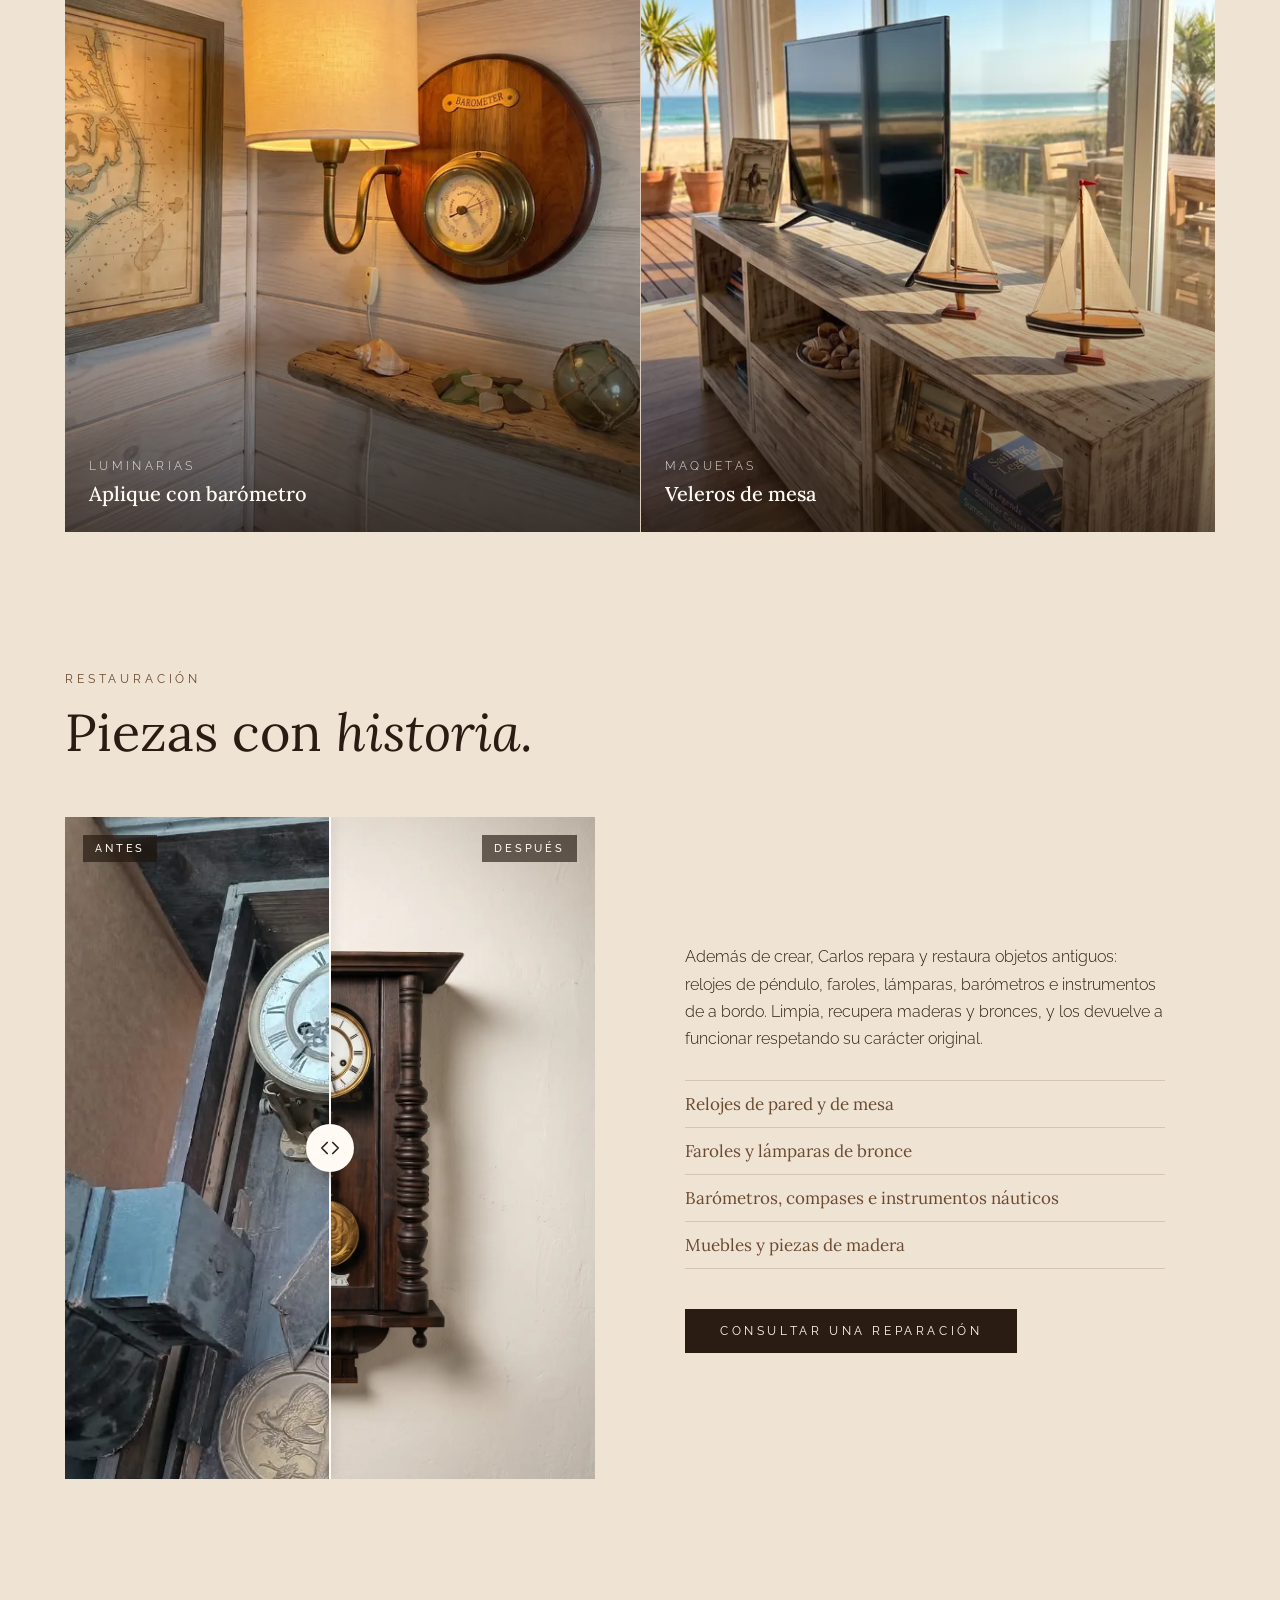
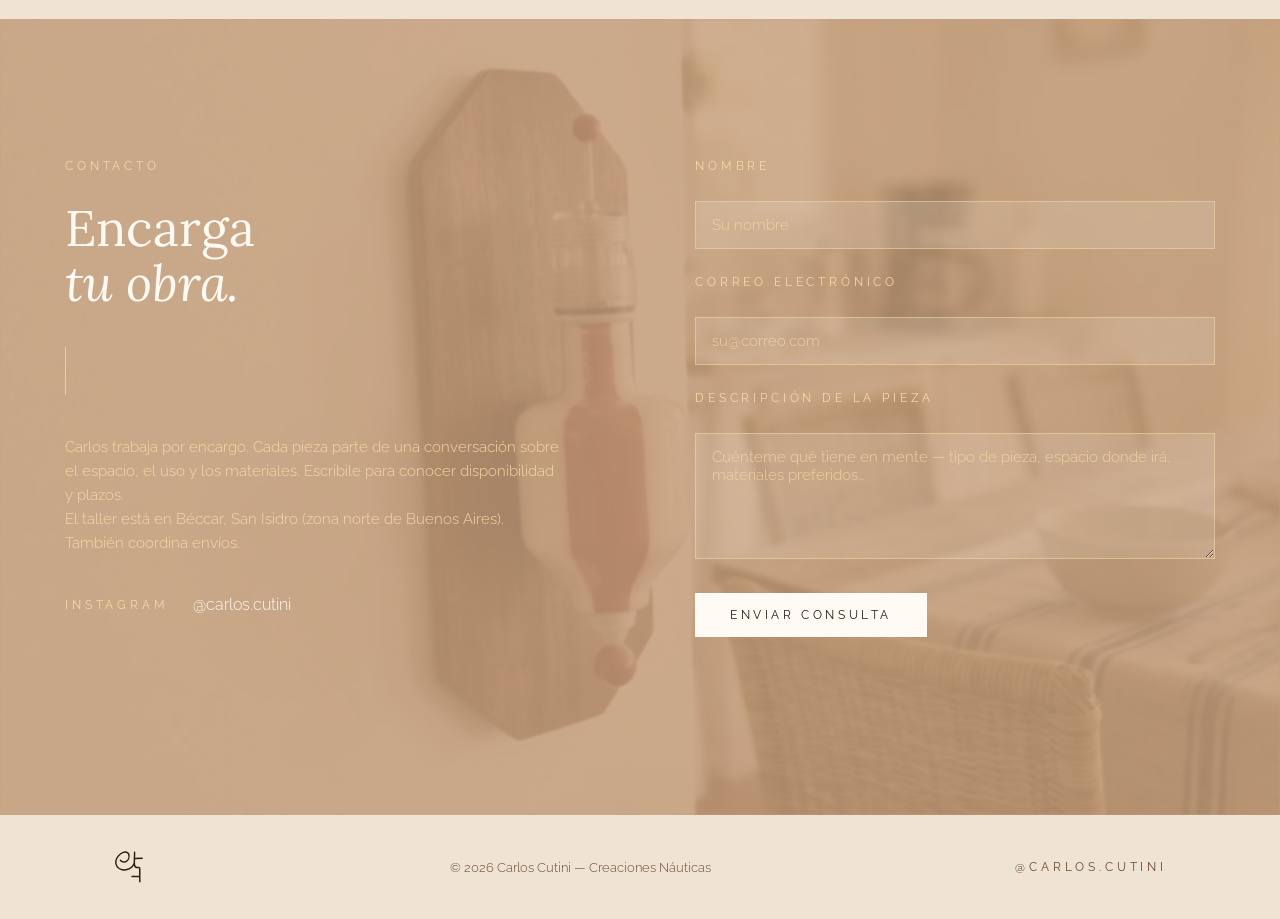
==== commit b536c6a4: "Agregar la zona del taller (Béccar, San Isidro) para búsquedas locales Co-Authored-By: Claude Opus 5" ====
--- a/index.html
+++ b/index.html
@@ -4,7 +4,7 @@
   <meta charset="UTF-8">
   <meta name="viewport" content="width=device-width, initial-scale=1.0">
   <title>Decoración náutica artesanal y restauración | Carlos Cutini</title>
-  <meta name="description" content="Decoración náutica hecha a mano: faros y lámparas de cobre y latón, veleros y piezas por encargo. Restauración de relojes, faroles y barómetros antiguos.">
+  <meta name="description" content="Decoración náutica hecha a mano en Béccar, San Isidro: faros y lámparas de cobre y latón, veleros y piezas por encargo. Restauración de relojes y antigüedades.">
   <link rel="canonical" href="https://carloscutini.com.ar/">
   <meta name="robots" content="index, follow, max-image-preview:large">
   <meta name="theme-color" content="#c69f7a">
@@ -69,7 +69,17 @@
         "logo": "https://carloscutini.com.ar/assets/icons/icon-512.png",
         "image": "https://carloscutini.com.ar/assets/img/og-image.jpg",
         "founder": { "@id": "https://carloscutini.com.ar/#carlos" },
-        "areaServed": { "@type": "Country", "name": "Argentina" },
+        "address": {
+          "@type": "PostalAddress",
+          "addressLocality": "Béccar",
+          "addressRegion": "Buenos Aires",
+          "addressCountry": "AR"
+        },
+        "areaServed": [
+          { "@type": "City", "name": "San Isidro" },
+          { "@type": "AdministrativeArea", "name": "Zona Norte, Gran Buenos Aires" },
+          { "@type": "Country", "name": "Argentina" }
+        ],
         "sameAs": ["https://instagram.com/carlos.cutini"],
         "contactPoint": {
           "@type": "ContactPoint",
@@ -218,6 +228,7 @@
           <h2>Encarga <em>tu obra.</em></h2>
           <div class="divider"></div>
           <p class="intro">Carlos trabaja por encargo. Cada pieza parte de una conversación sobre el espacio, el uso y los materiales. Escribile para conocer disponibilidad y plazos.</p>
+          <p class="intro">El taller está en Béccar, San Isidro (zona norte de Buenos Aires). También coordina envíos.</p>
           <div class="ig">
             <span class="eyebrow">Instagram</span>
             <a href="https://instagram.com/carlos.cutini" target="_blank" rel="noopener">@carlos.cutini</a>
@@ -291,7 +302,7 @@
             <label class="eyebrow" for="c-entrega">Cómo lo recibís</label>
             <select id="c-entrega" name="entrega">
               <option value="">Elegí una opción…</option>
-              <option value="retiro">Retiro en el taller</option>
+              <option value="retiro">Retiro en el taller (Béccar)</option>
               <option value="envio">Envío a domicilio</option>
             </select>
           </div>
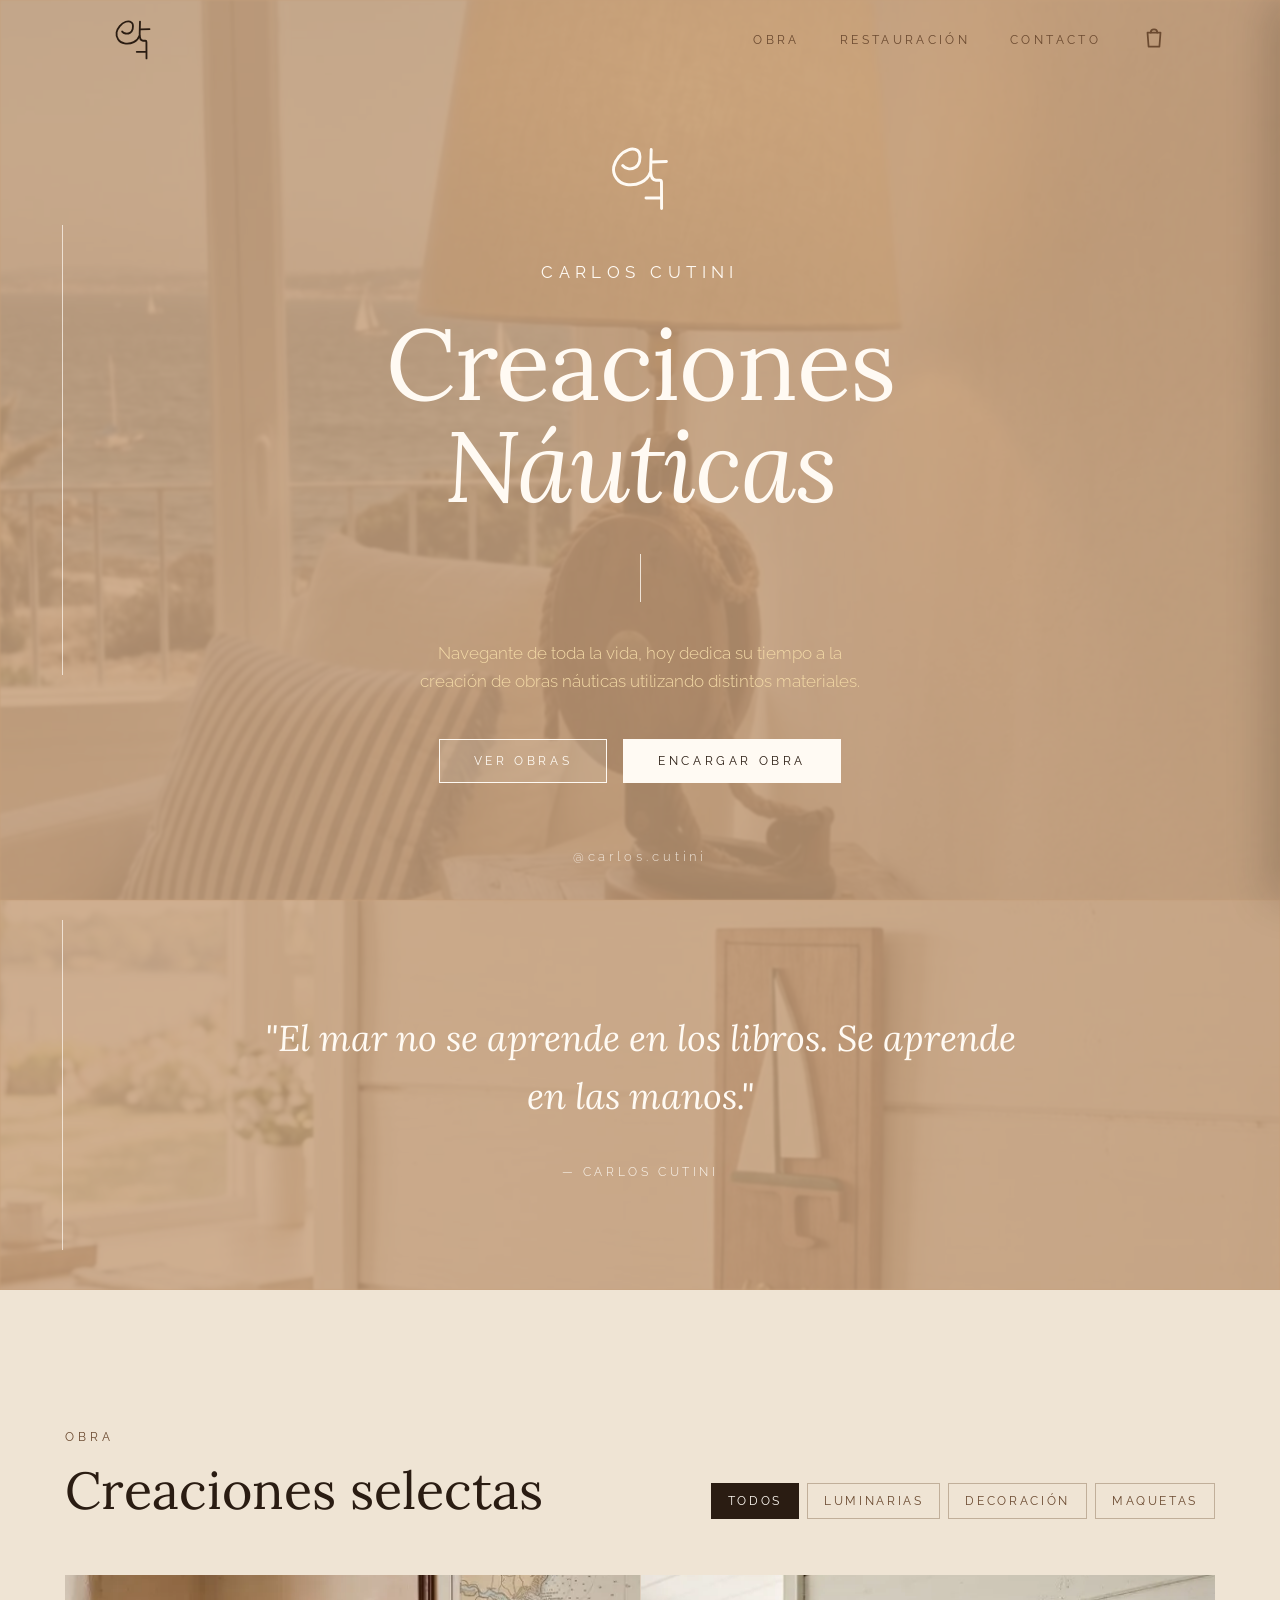
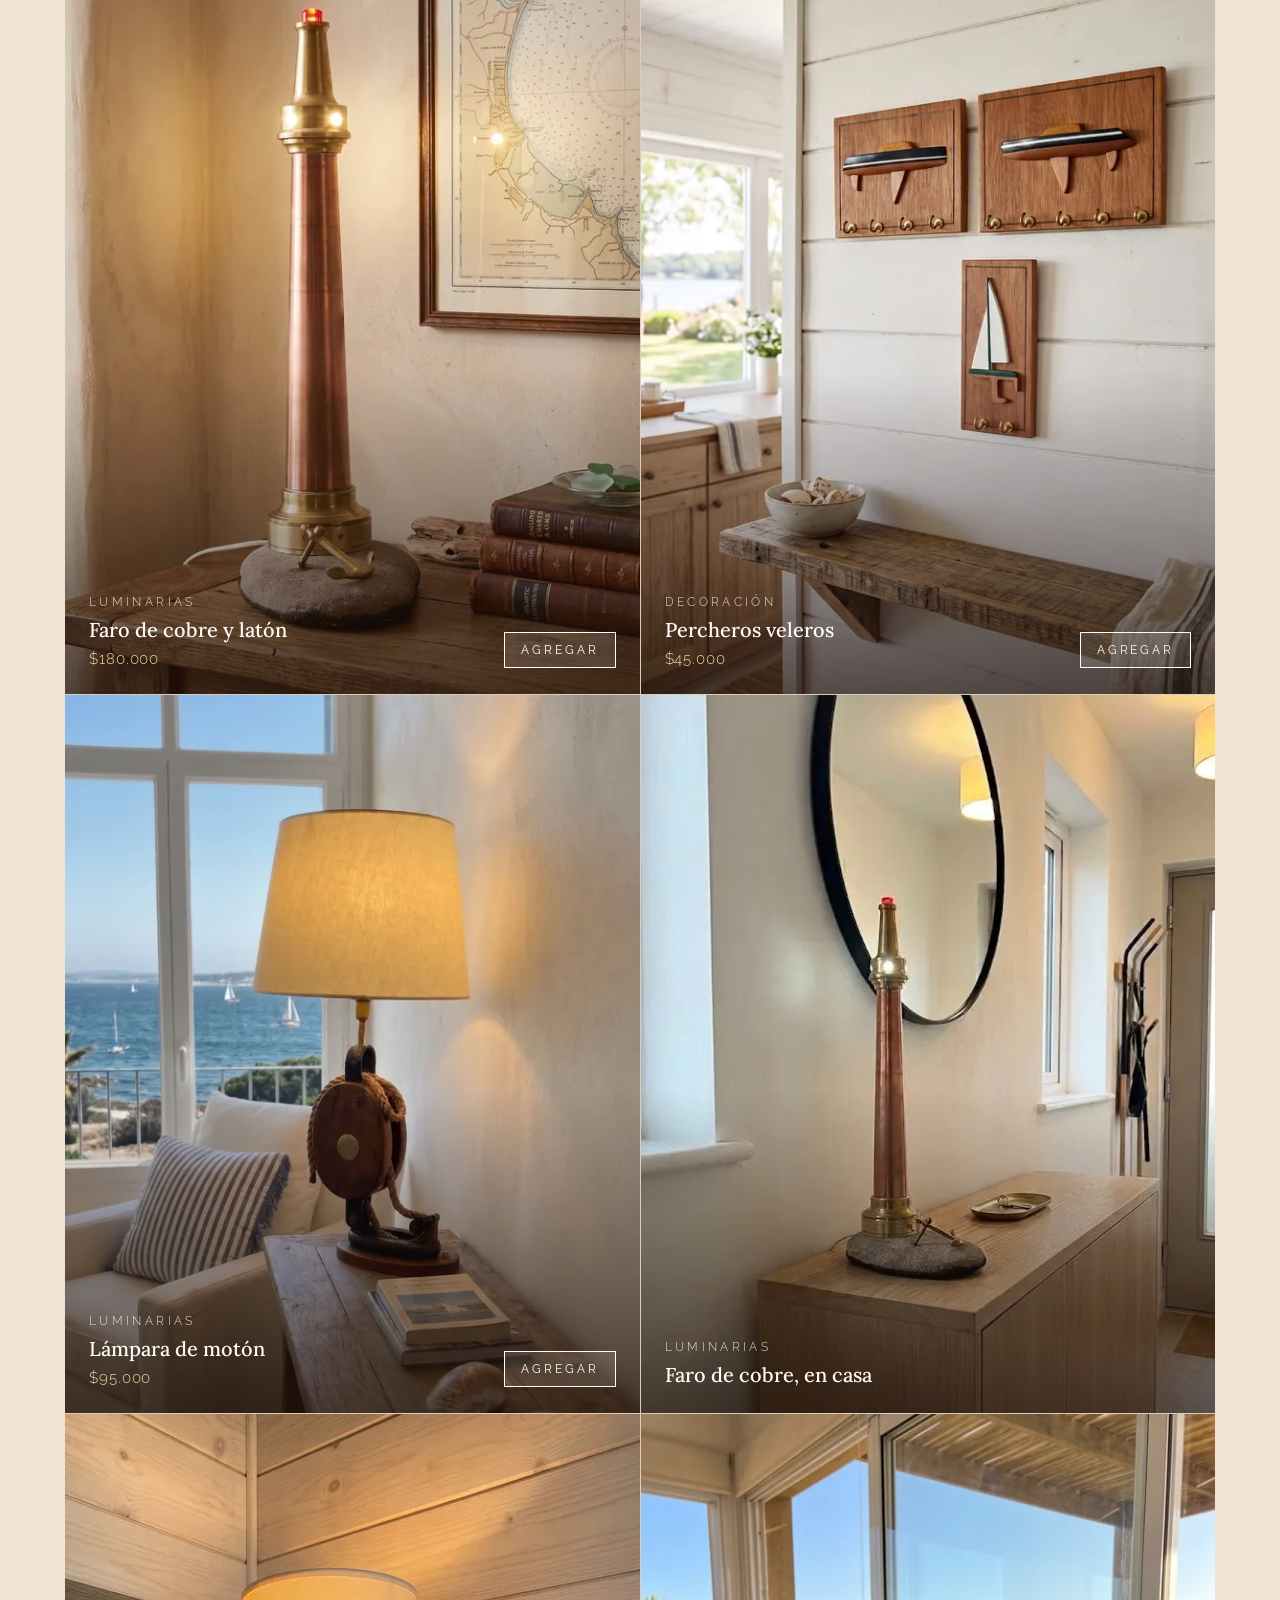
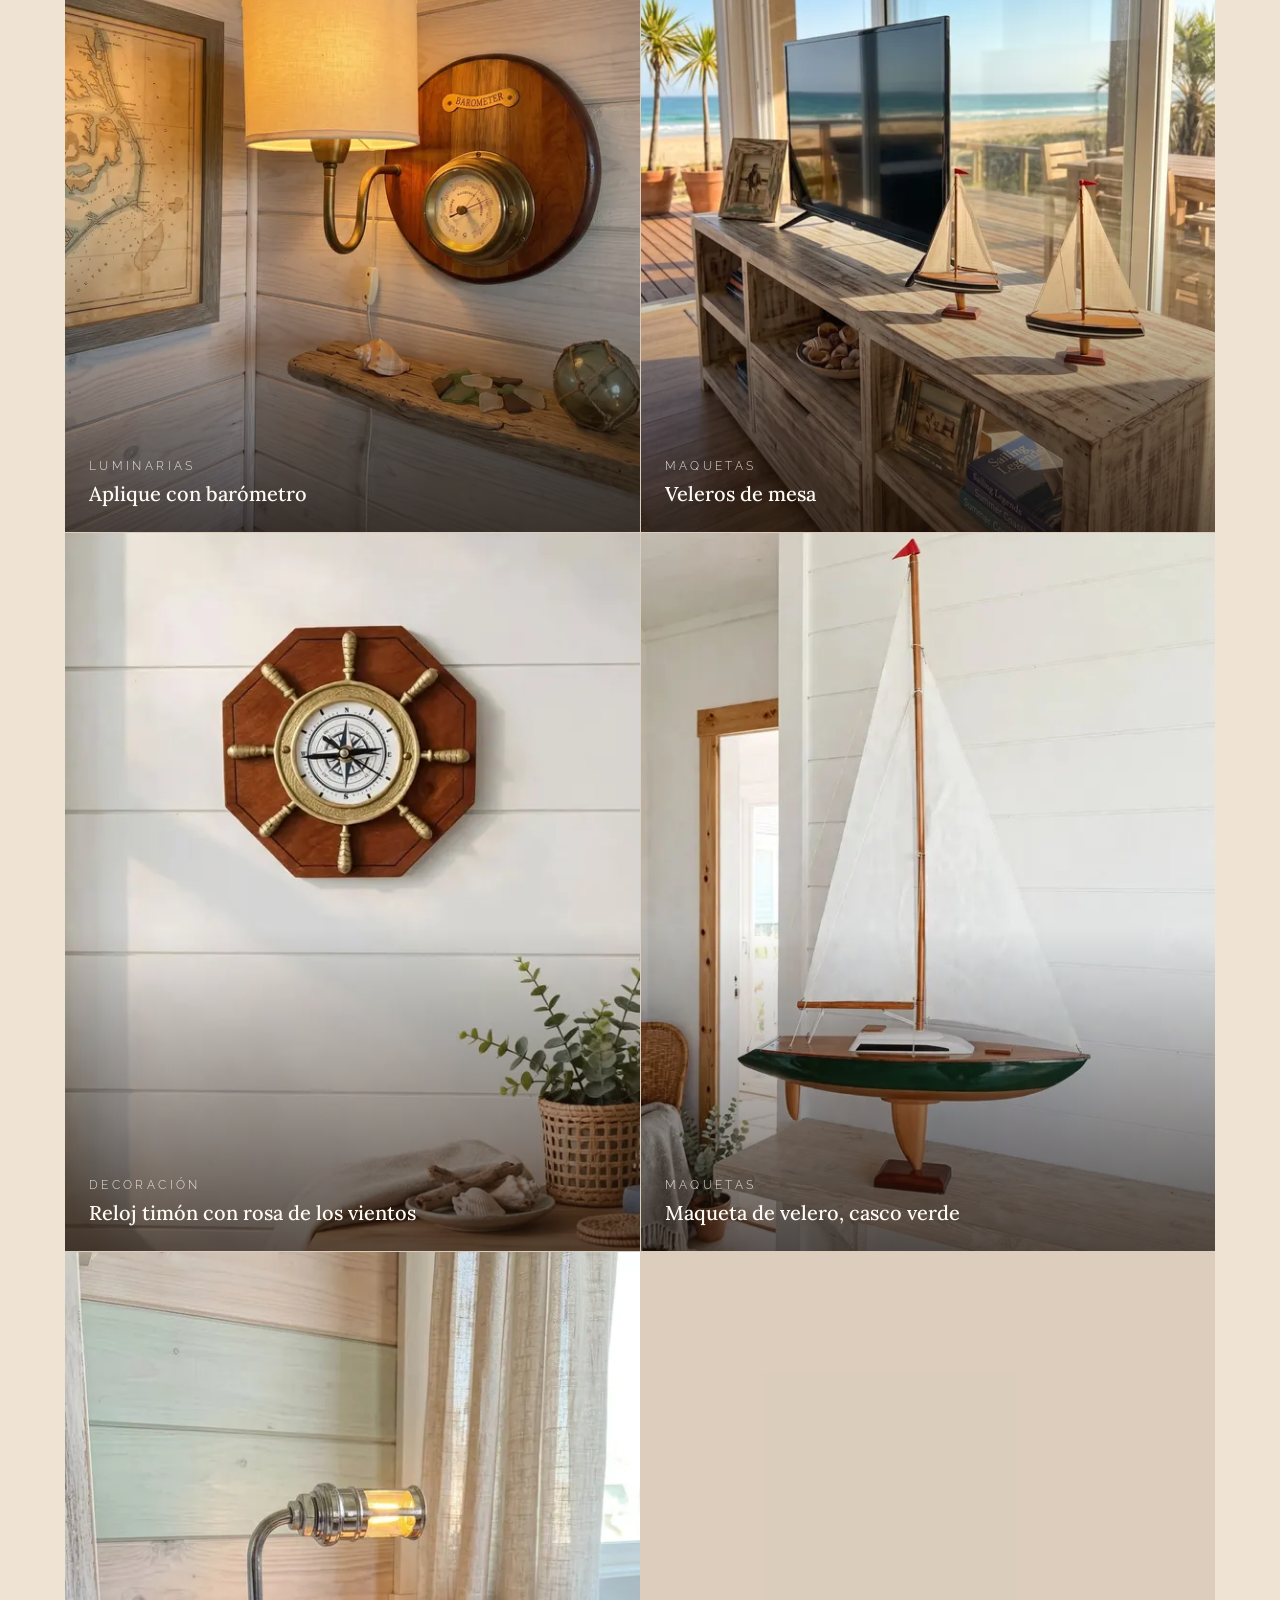
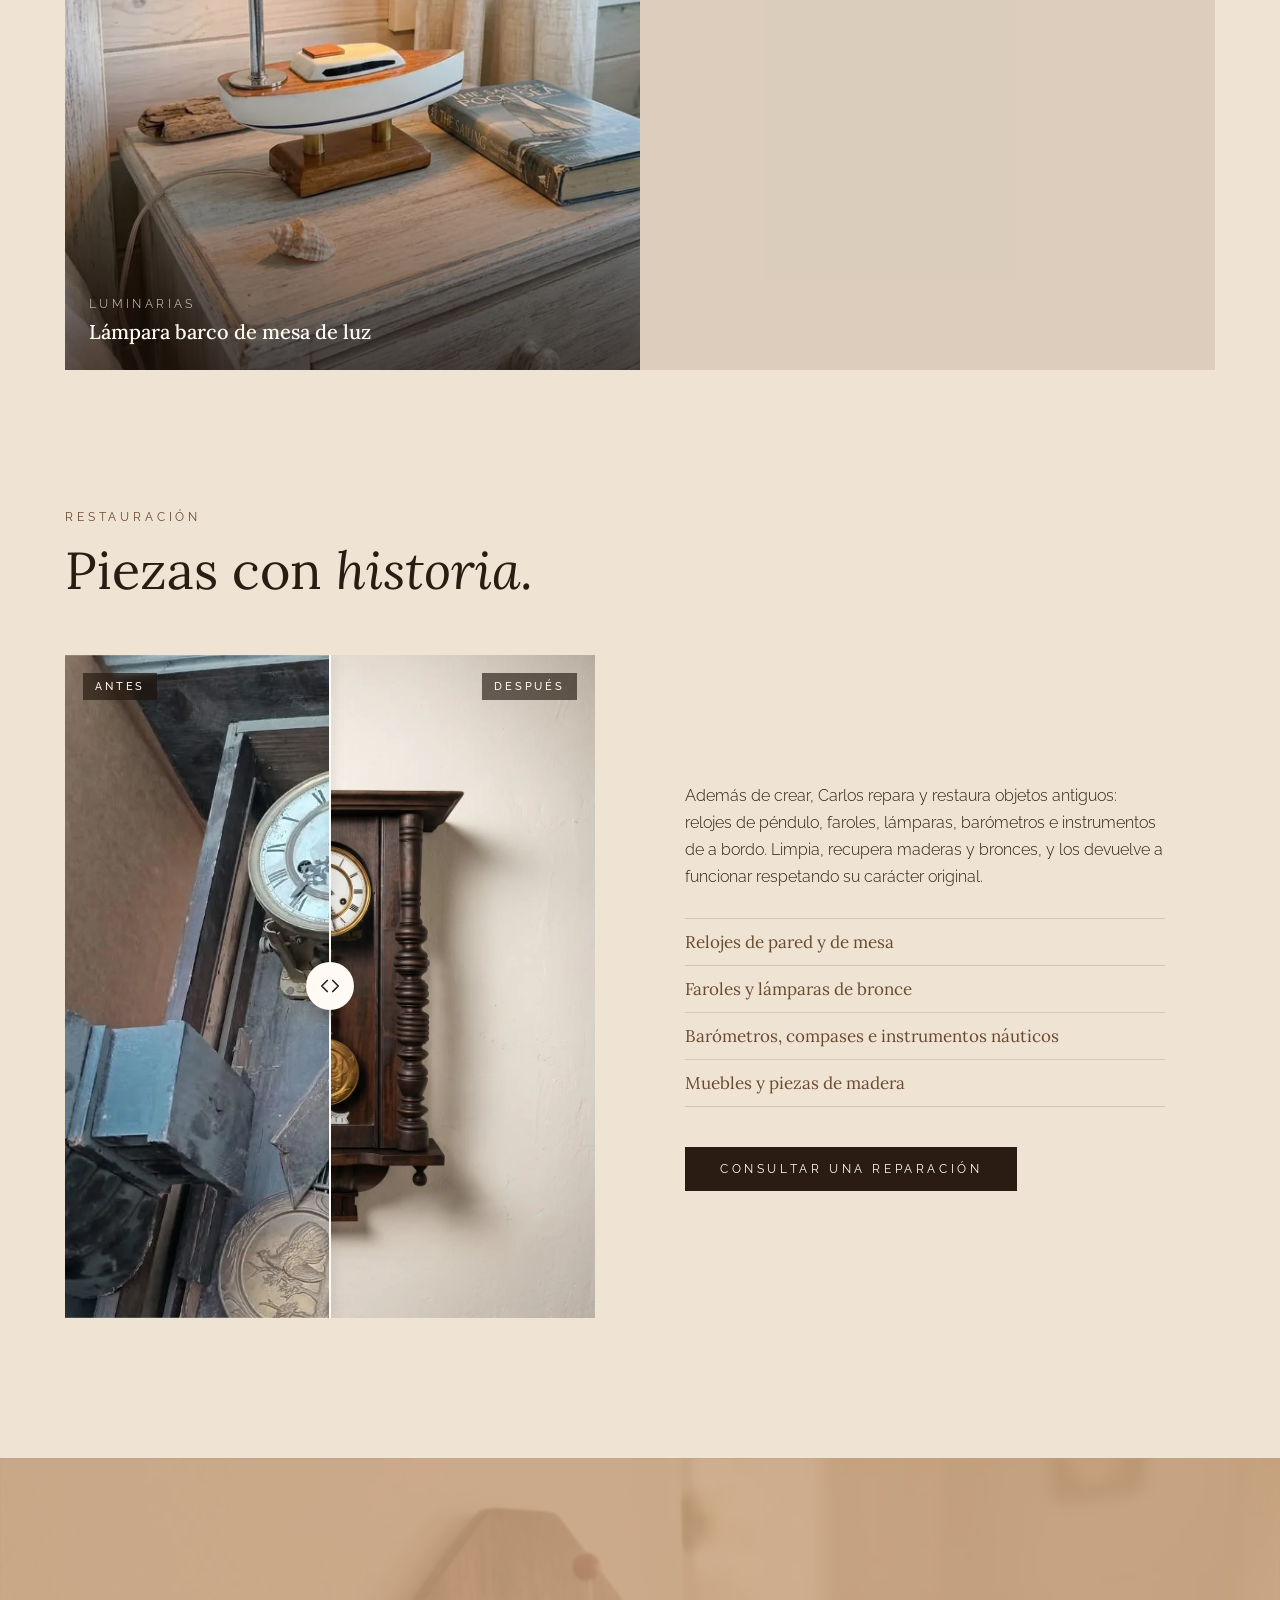
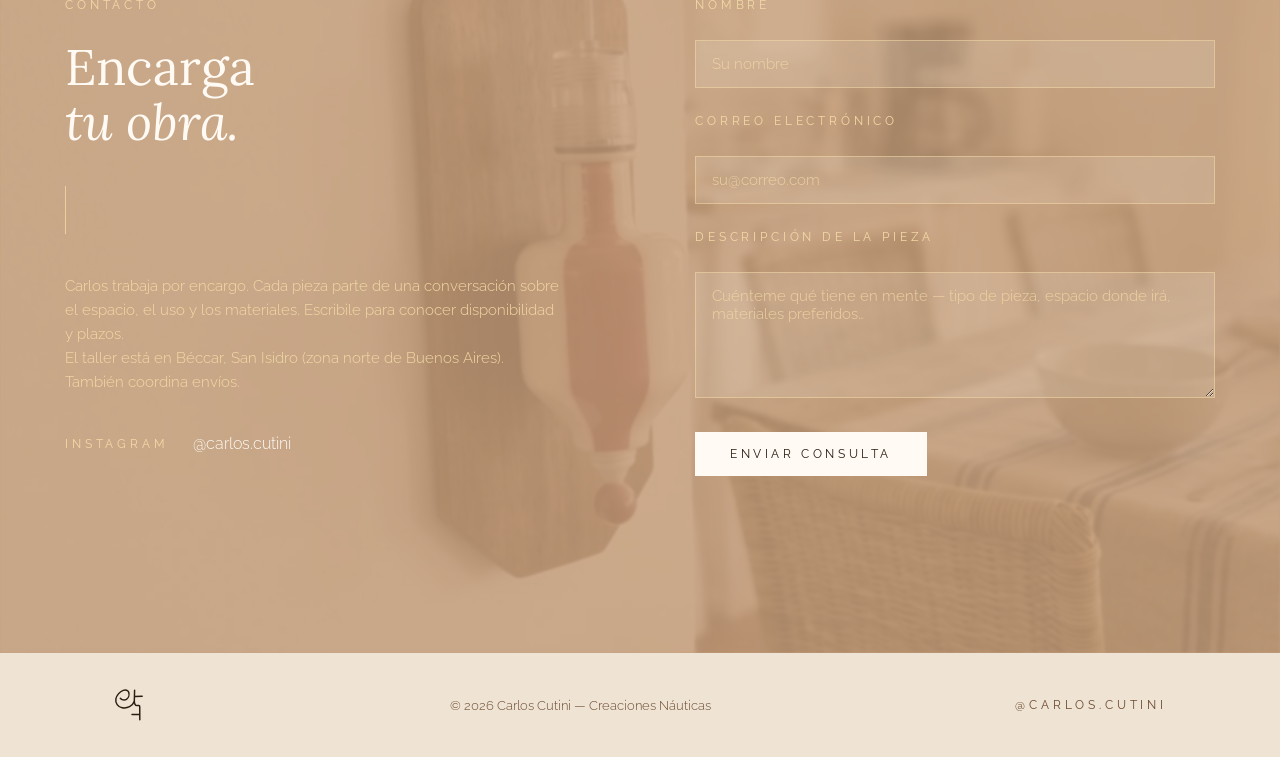
==== commit e45abe67: "Agregar tres obras nuevas y aviso de demora en el carrito - Reloj timón con rosa de los vientos, maq" ====
--- a/index.html
+++ b/index.html
@@ -316,6 +316,7 @@
     <div class="cart-foot" id="cart-foot">
       <div class="cart-total"><span>Total</span><strong id="cart-total"></strong></div>
       <div class="cart-total cart-total-desc" id="cart-desc-row"><span id="cart-desc-label"></span><strong id="cart-total-desc"></strong></div>
+      <p class="cart-demora">Los pedidos demoran de 15 a 30 días. Según el pedido, los días pueden variar.</p>
       <p class="cart-aviso" id="cart-aviso"></p>
       <button class="cart-btn cart-btn-wa" data-pago="whatsapp">
         <svg viewBox="0 0 24 24" aria-hidden="true"><path fill="currentColor" stroke="none" d="M12 2a10 10 0 0 0-8.6 15.1L2 22l5-1.3A10 10 0 1 0 12 2Zm0 18.2c-1.5 0-3-.4-4.3-1.2l-.3-.2-3 .8.8-2.9-.2-.3A8.2 8.2 0 1 1 12 20.2Zm4.5-6.1c-.2-.1-1.5-.7-1.7-.8-.2-.1-.4-.1-.6.1l-.8 1c-.1.2-.3.2-.5.1a6.7 6.7 0 0 1-3.3-2.9c-.3-.4.2-.4.7-1.3.1-.2 0-.3 0-.4l-.8-1.8c-.2-.5-.4-.4-.6-.4h-.5a1 1 0 0 0-.7.3 3 3 0 0 0-.9 2.2 5.2 5.2 0 0 0 1.1 2.7 11.8 11.8 0 0 0 4.5 4c1.7.7 2.3.8 3.2.6a2.7 2.7 0 0 0 1.8-1.2 2.2 2.2 0 0 0 .1-1.2c0-.1-.2-.2-.5-.3Z"/></svg>
--- a/assets/css/styles.css
+++ b/assets/css/styles.css
@@ -364,6 +364,7 @@
 .cart-total strong { font-family: var(--serif); font-weight: 500; font-size: 24px; }
 .cart-total-desc span, .cart-total-desc strong { color: var(--brown); font-size: 14px; font-weight: 500; }
 .cart-total-desc strong { font-family: var(--sans); font-size: 17px; }
+.cart-demora { font-size: 13px; line-height: 1.45; color: var(--brown); background: rgba(107, 74, 48, .07); border-left: 2px solid var(--brown); padding: 8px 12px; }
 .cart-aviso { color: var(--brown); font-size: 13px; text-align: center; }
 .cart-aviso:empty { display: none; }
 .cart-btn {
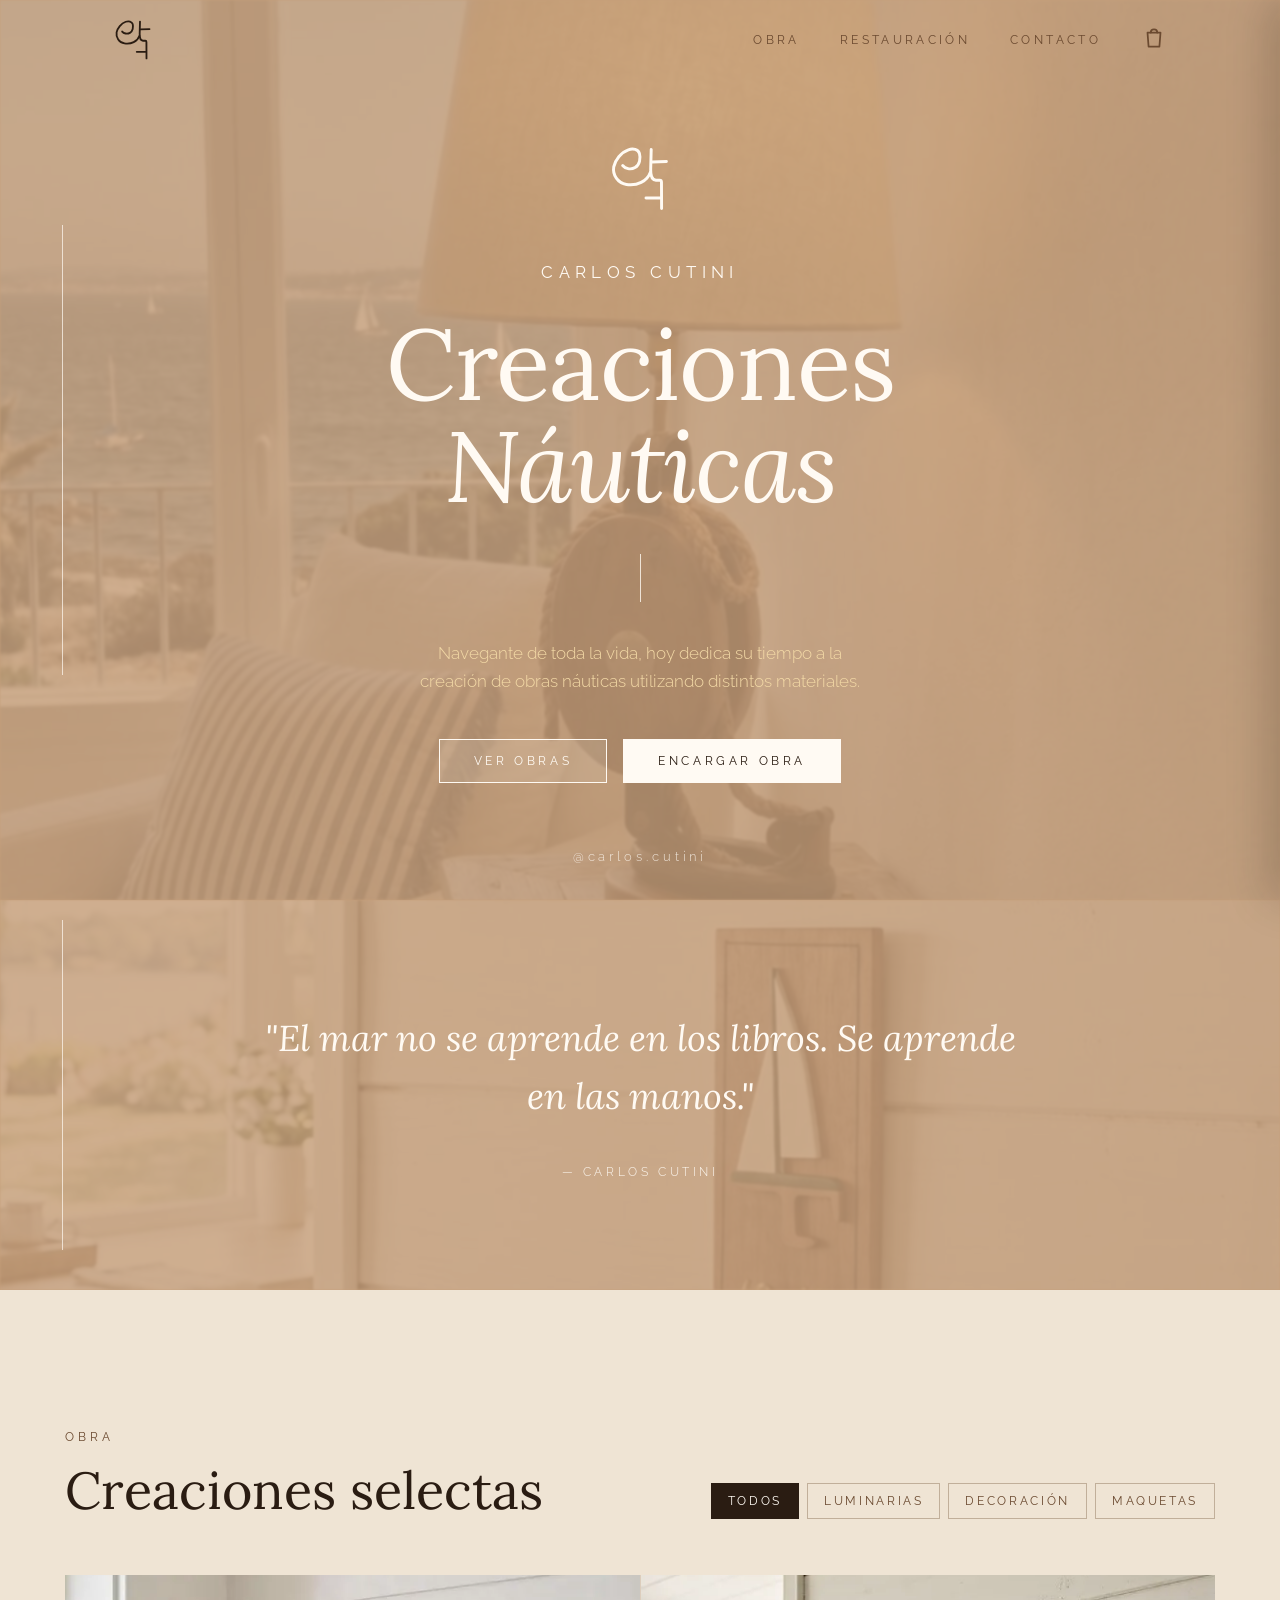
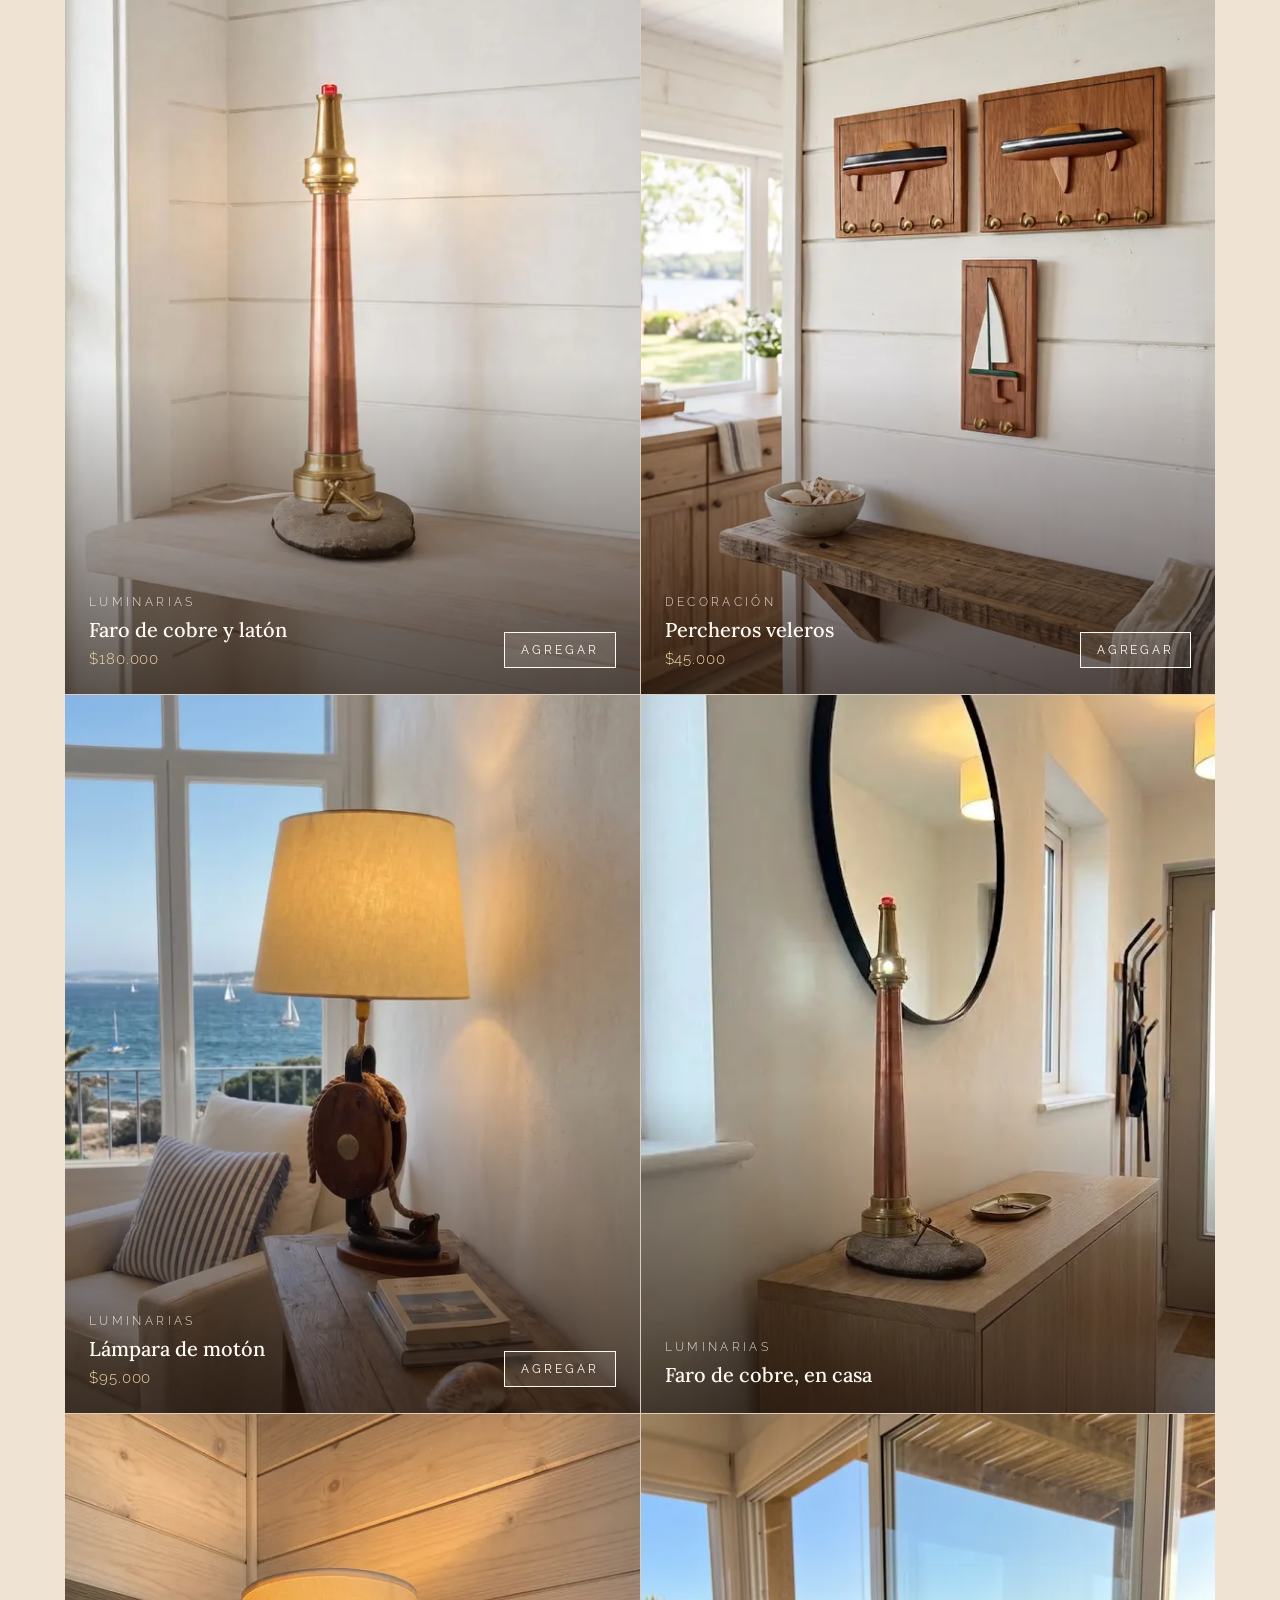
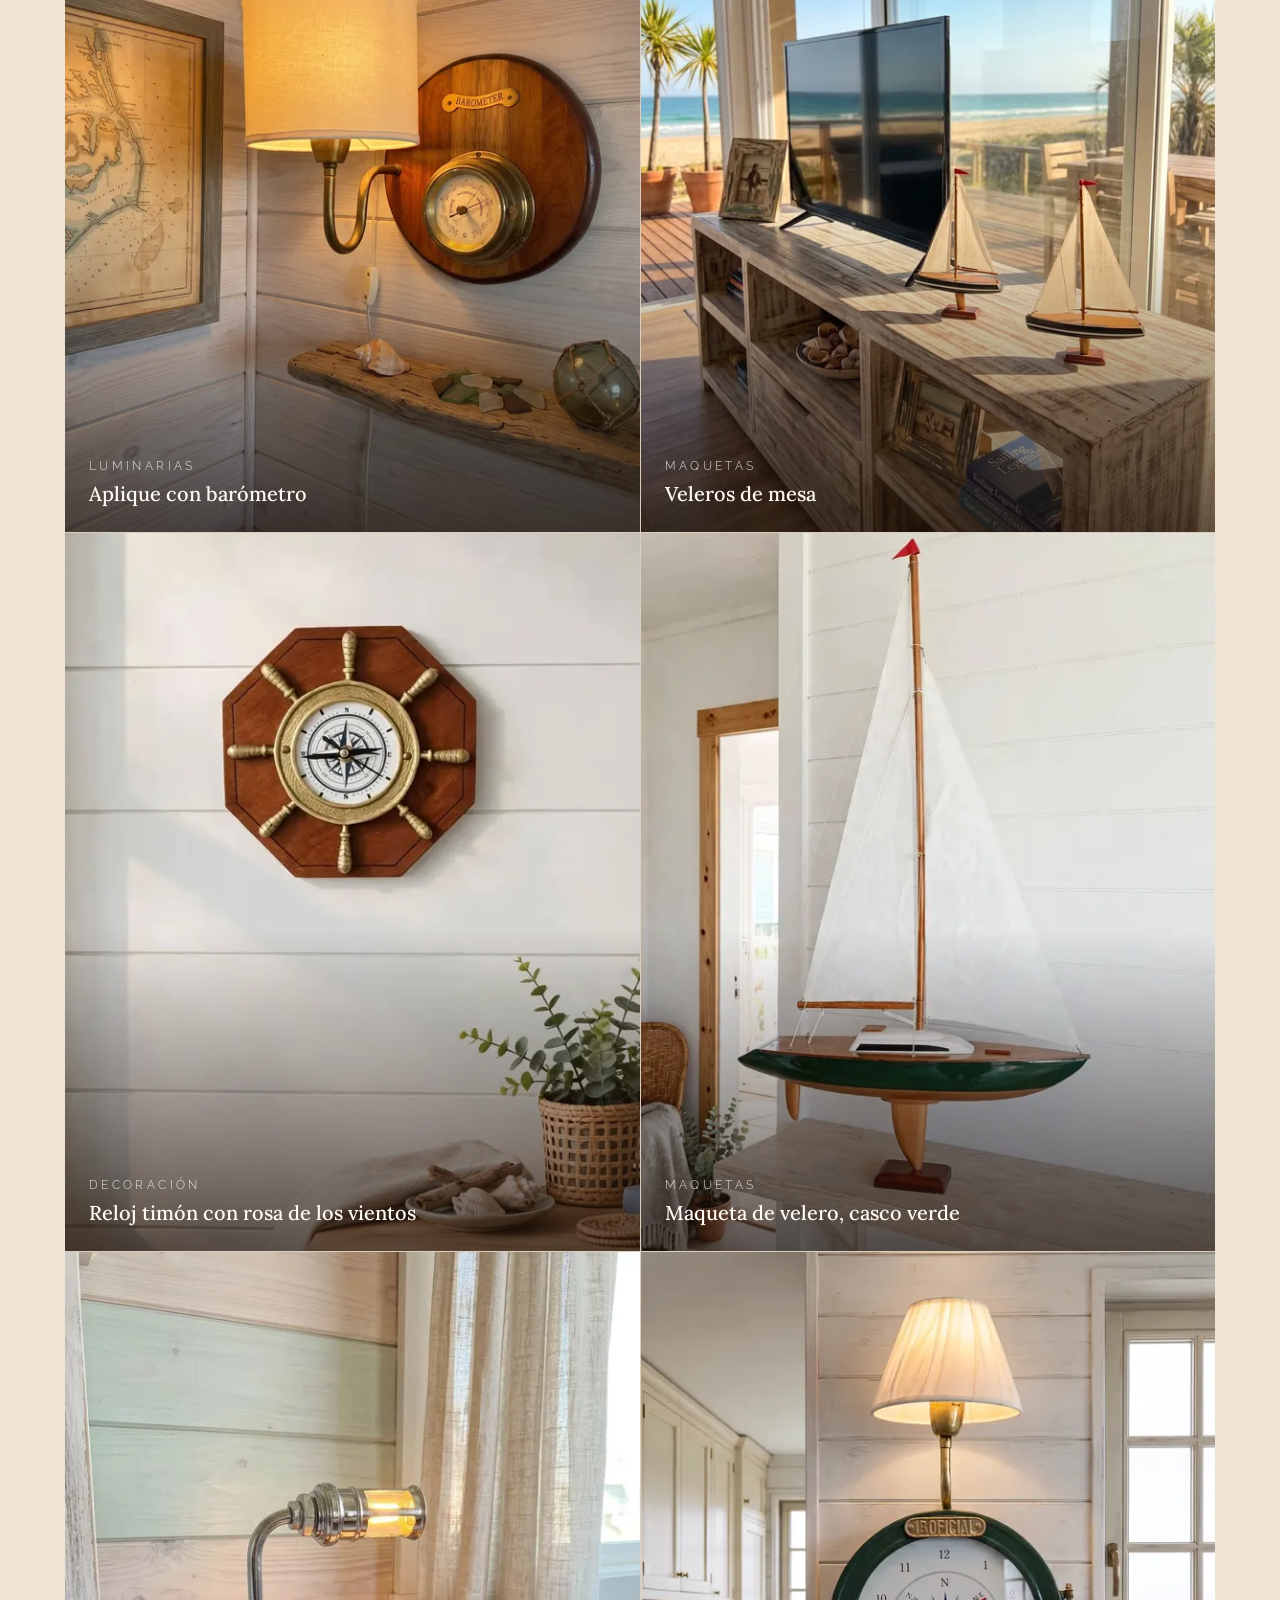
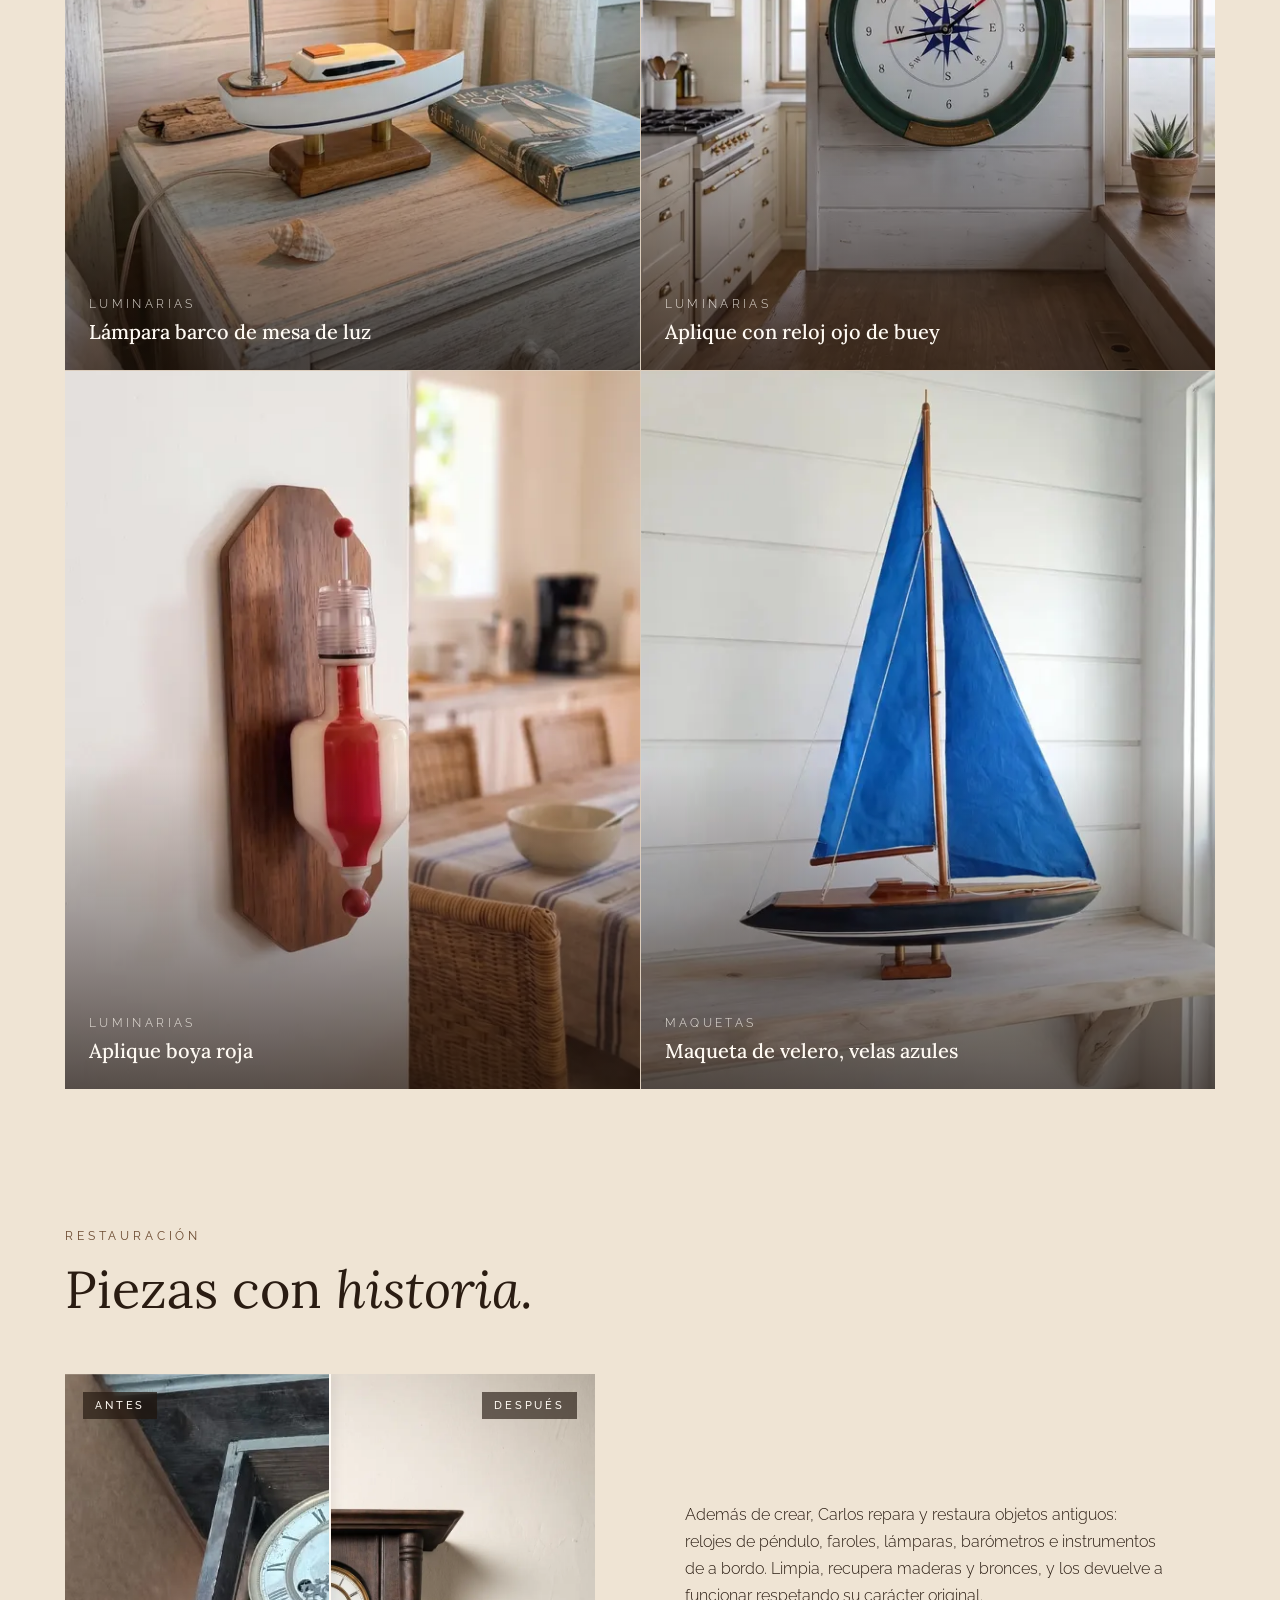
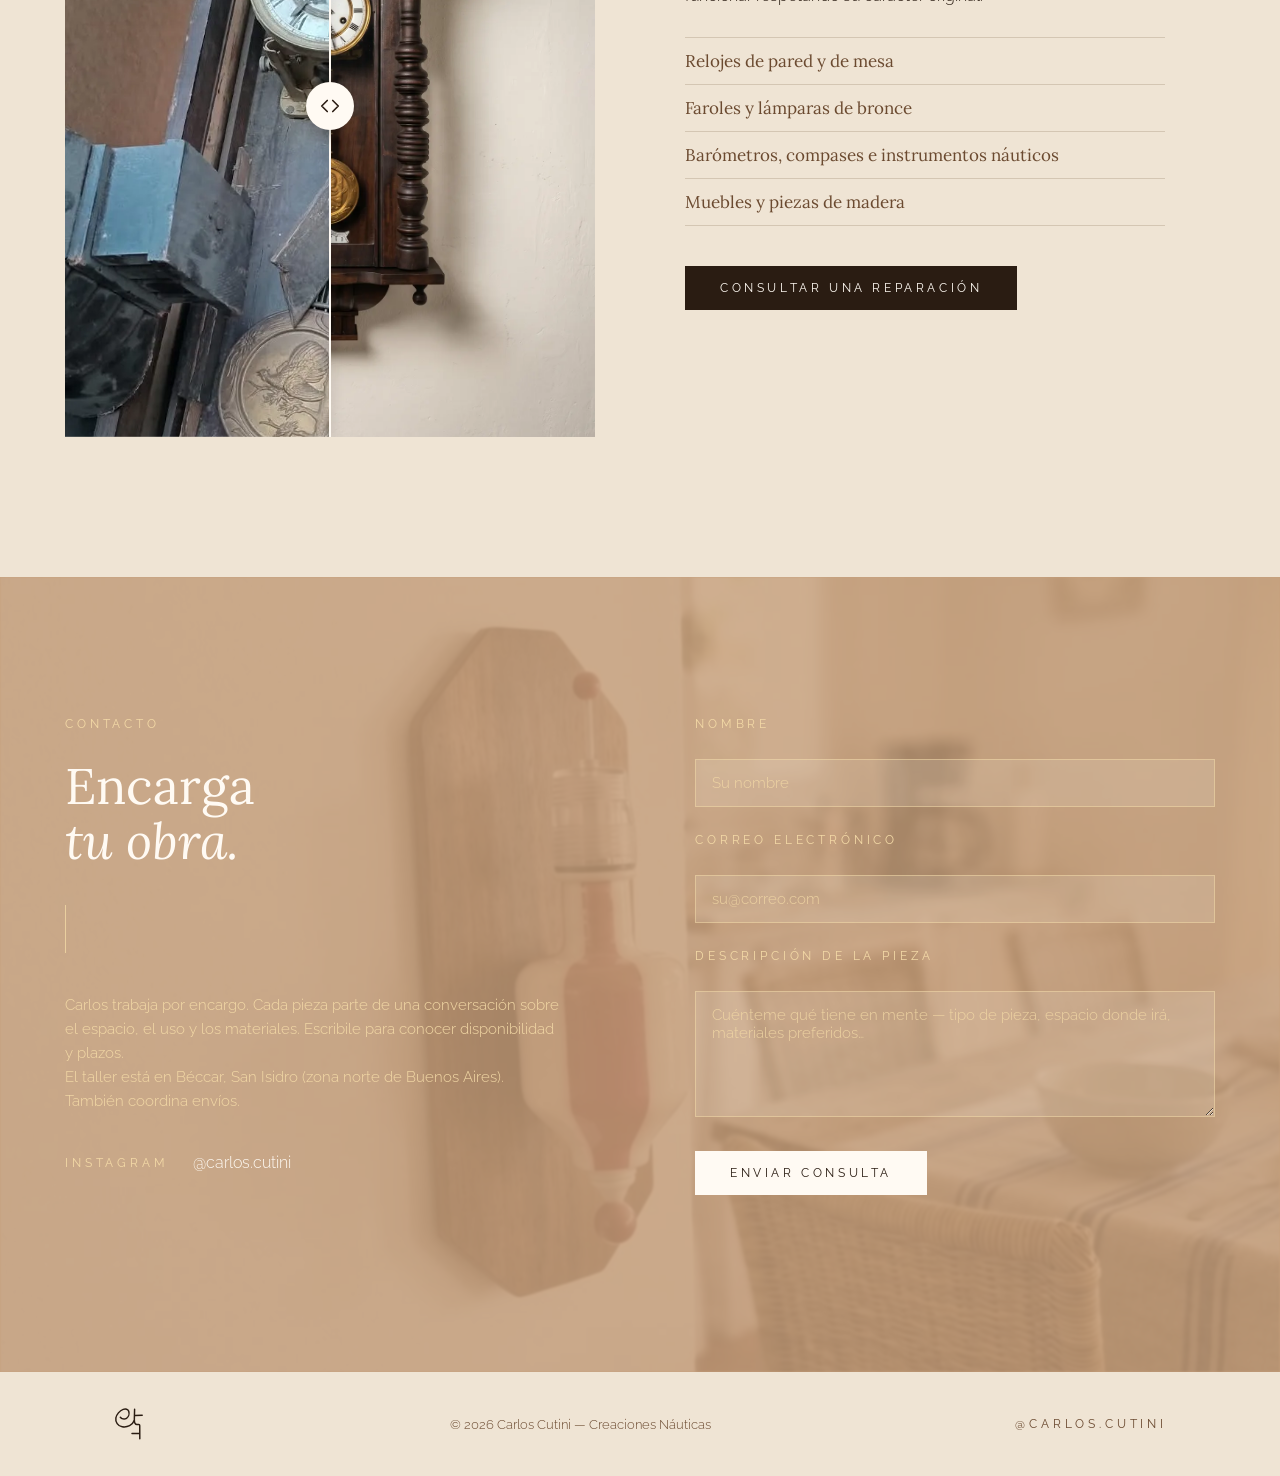
==== commit 6f1652bb: "Agregar tres obras nuevas, nueva foto del faro y precios en dólar blue - Aplique con reloj ojo de bu" ====
--- a/index.html
+++ b/index.html
@@ -316,6 +316,7 @@
     <div class="cart-foot" id="cart-foot">
       <div class="cart-total"><span>Total</span><strong id="cart-total"></strong></div>
       <div class="cart-total cart-total-desc" id="cart-desc-row"><span id="cart-desc-label"></span><strong id="cart-total-desc"></strong></div>
+      <p class="cart-dolar" id="cart-dolar" hidden></p>
       <p class="cart-demora">Los pedidos demoran de 15 a 30 días. Según el pedido, los días pueden variar.</p>
       <p class="cart-aviso" id="cart-aviso"></p>
       <button class="cart-btn cart-btn-wa" data-pago="whatsapp">
--- a/assets/css/styles.css
+++ b/assets/css/styles.css
@@ -276,6 +276,7 @@
 
 /* ---------- Precio y "Agregar" en las tarjetas ---------- */
 .card figcaption .precio { display: block; margin-top: 8px; font-style: normal; font-size: 15px; letter-spacing: .06em; color: var(--gold); }
+.card figcaption .precio-usd { display: block; margin-top: 2px; font-size: 12px; letter-spacing: .06em; opacity: .75; }
 .card:has(.add) figcaption { right: 150px; }
 .nav { align-items: center; }
 .card .add {
@@ -364,6 +365,7 @@
 .cart-total strong { font-family: var(--serif); font-weight: 500; font-size: 24px; }
 .cart-total-desc span, .cart-total-desc strong { color: var(--brown); font-size: 14px; font-weight: 500; }
 .cart-total-desc strong { font-family: var(--sans); font-size: 17px; }
+.cart-dolar { font-size: 12px; color: var(--brown); text-align: right; margin-top: -4px; }
 .cart-demora { font-size: 13px; line-height: 1.45; color: var(--brown); background: rgba(107, 74, 48, .07); border-left: 2px solid var(--brown); padding: 8px 12px; }
 .cart-aviso { color: var(--brown); font-size: 13px; text-align: center; }
 .cart-aviso:empty { display: none; }
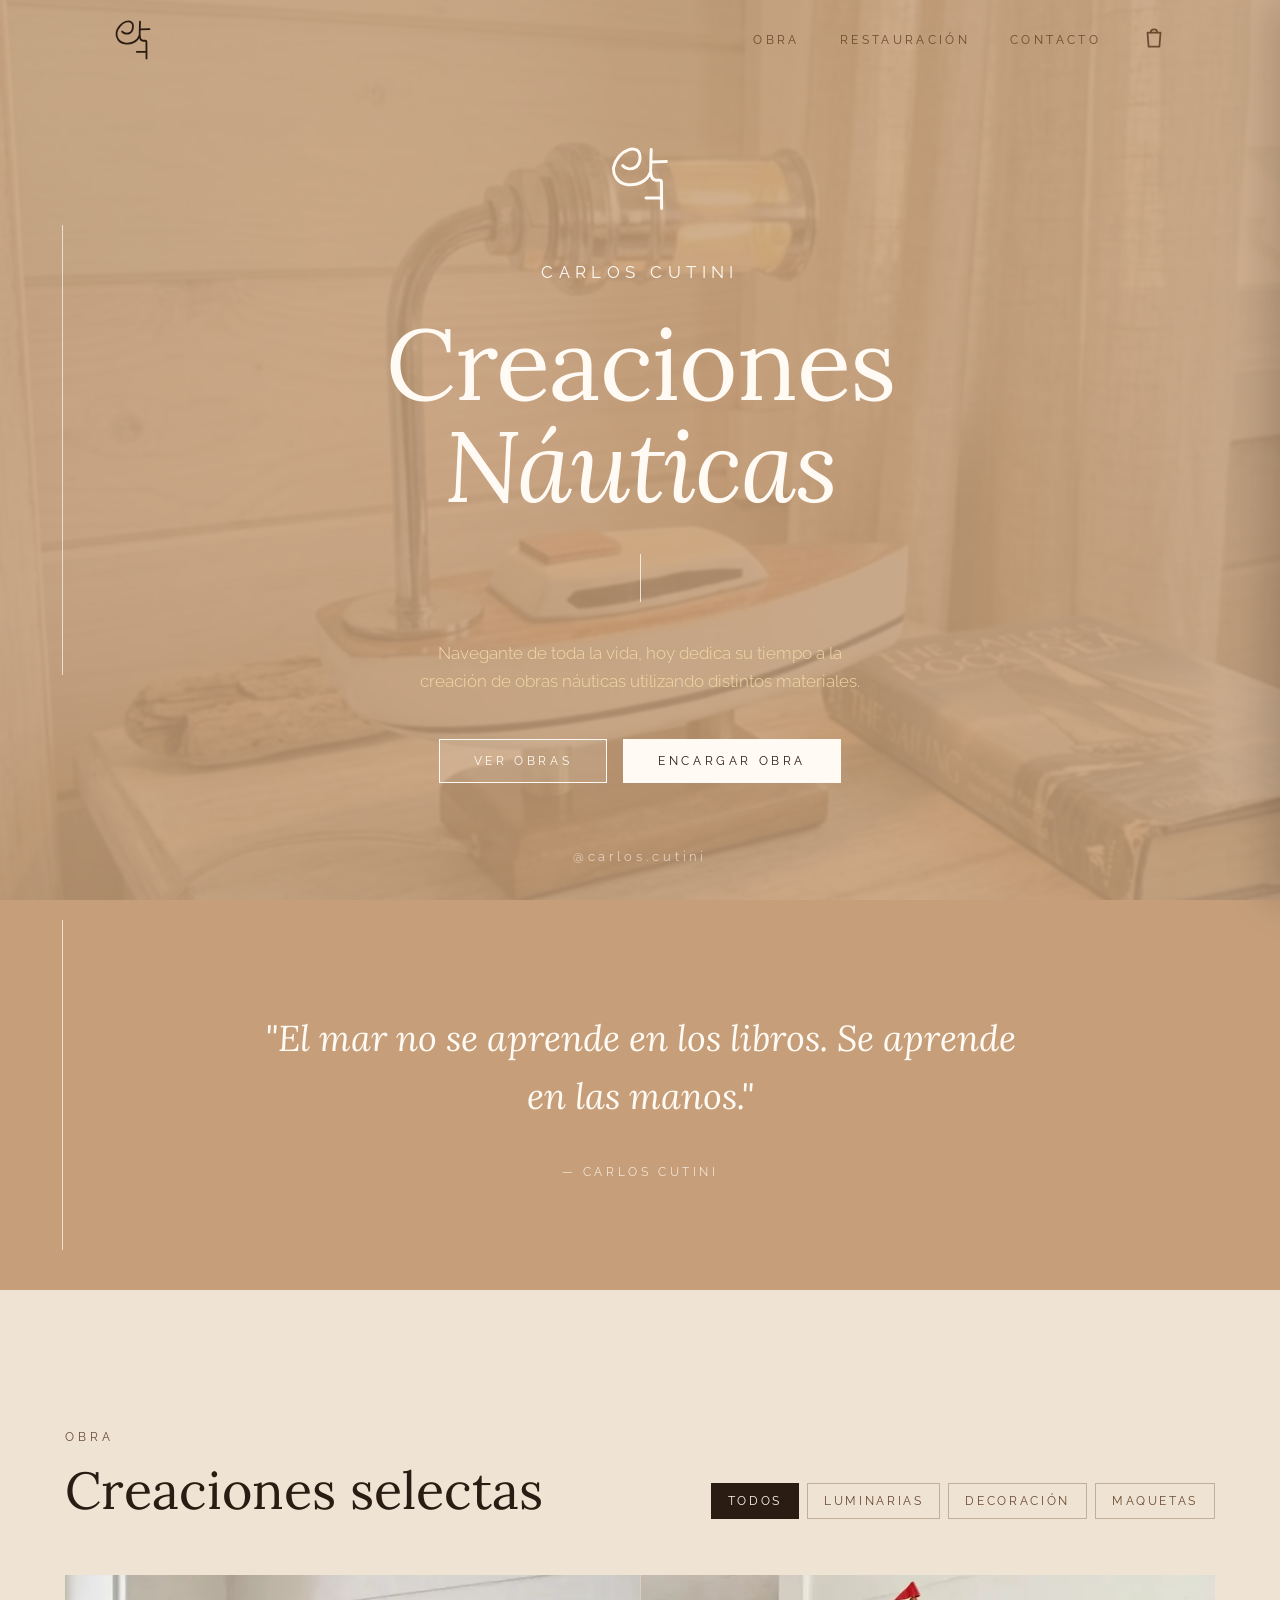
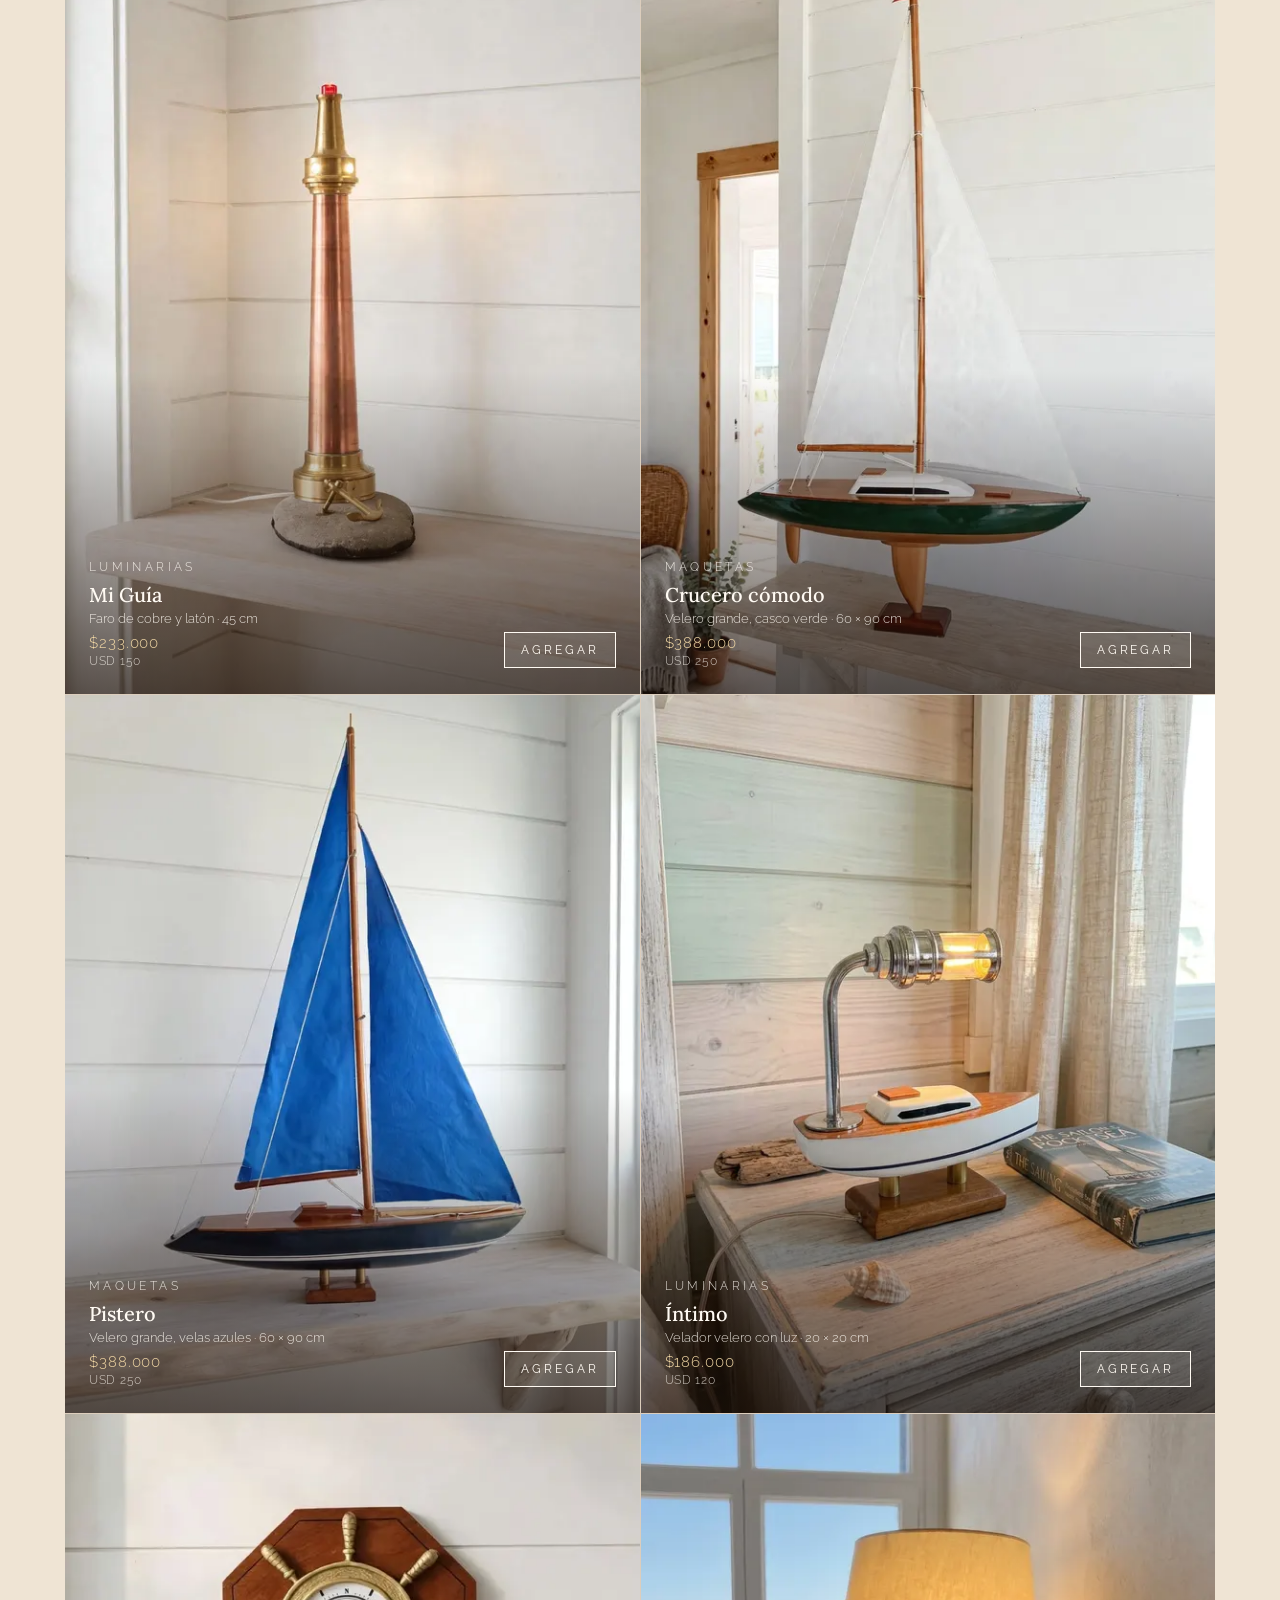
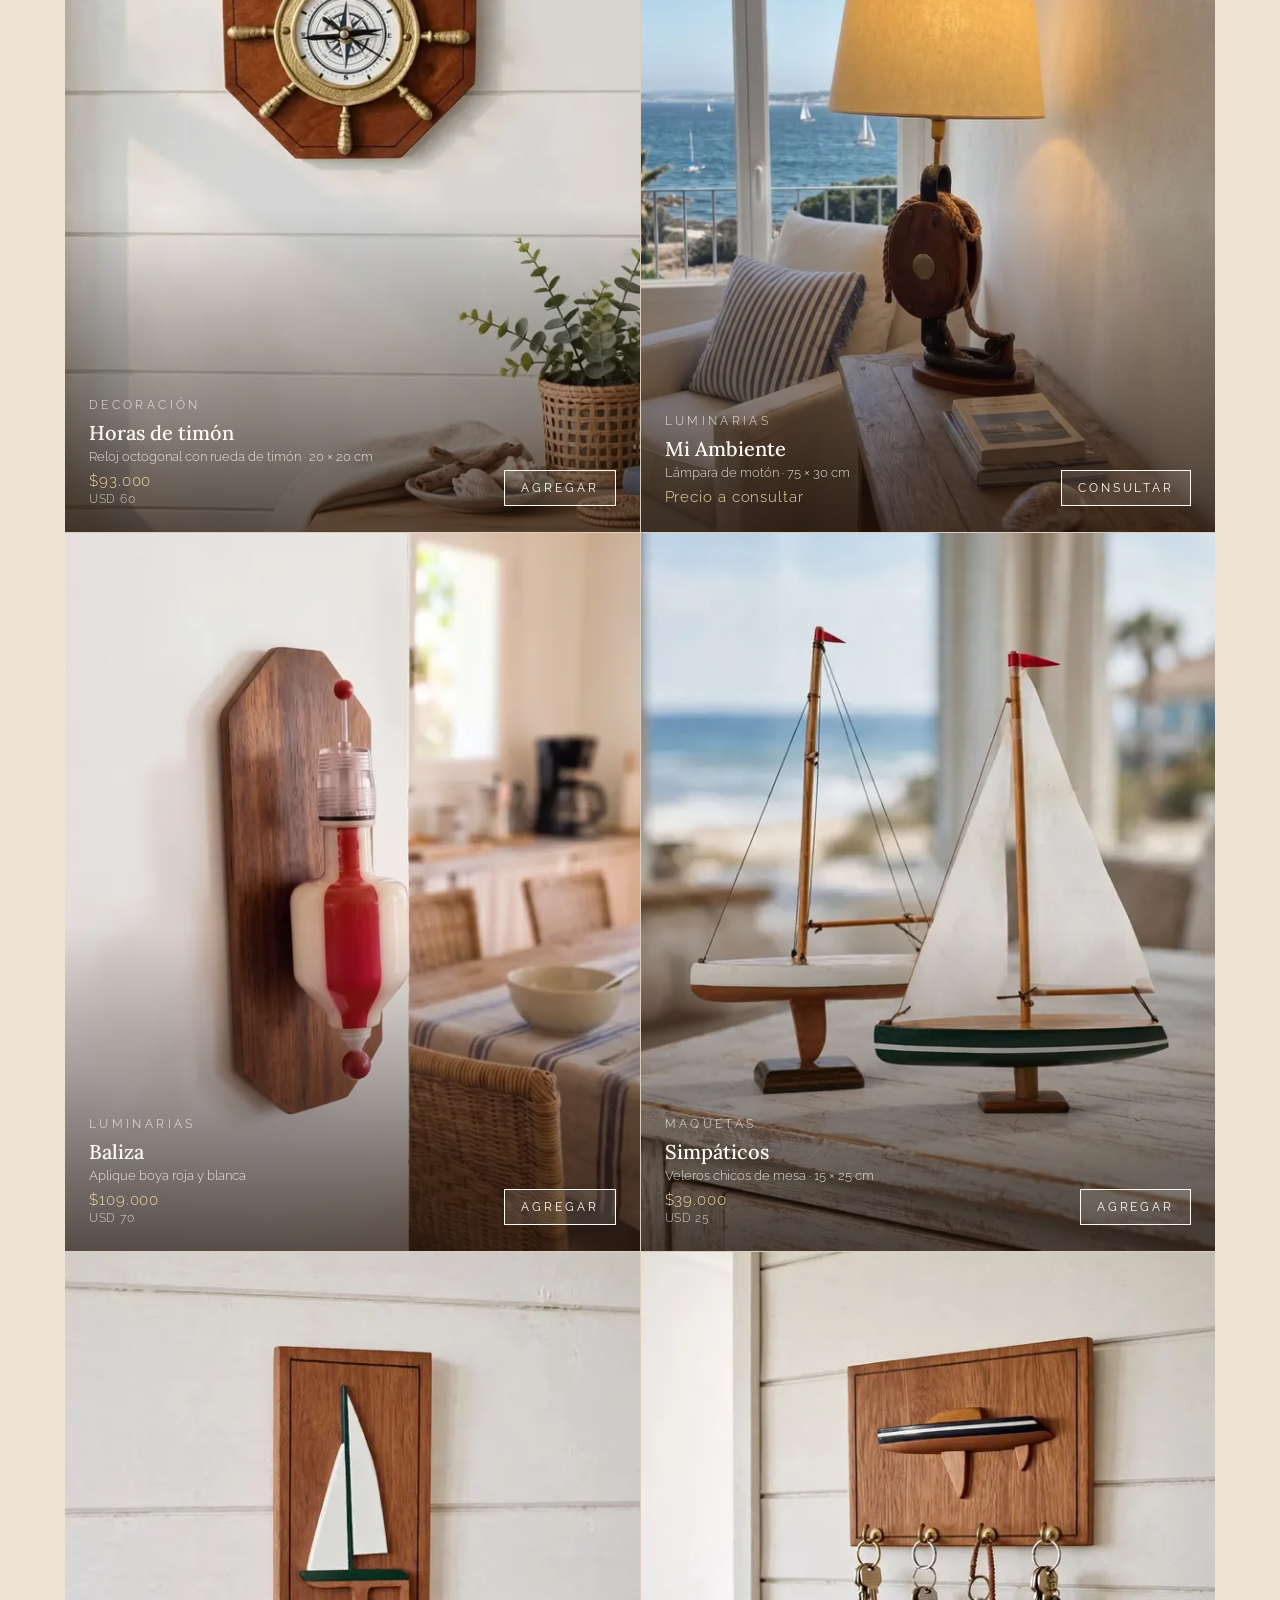
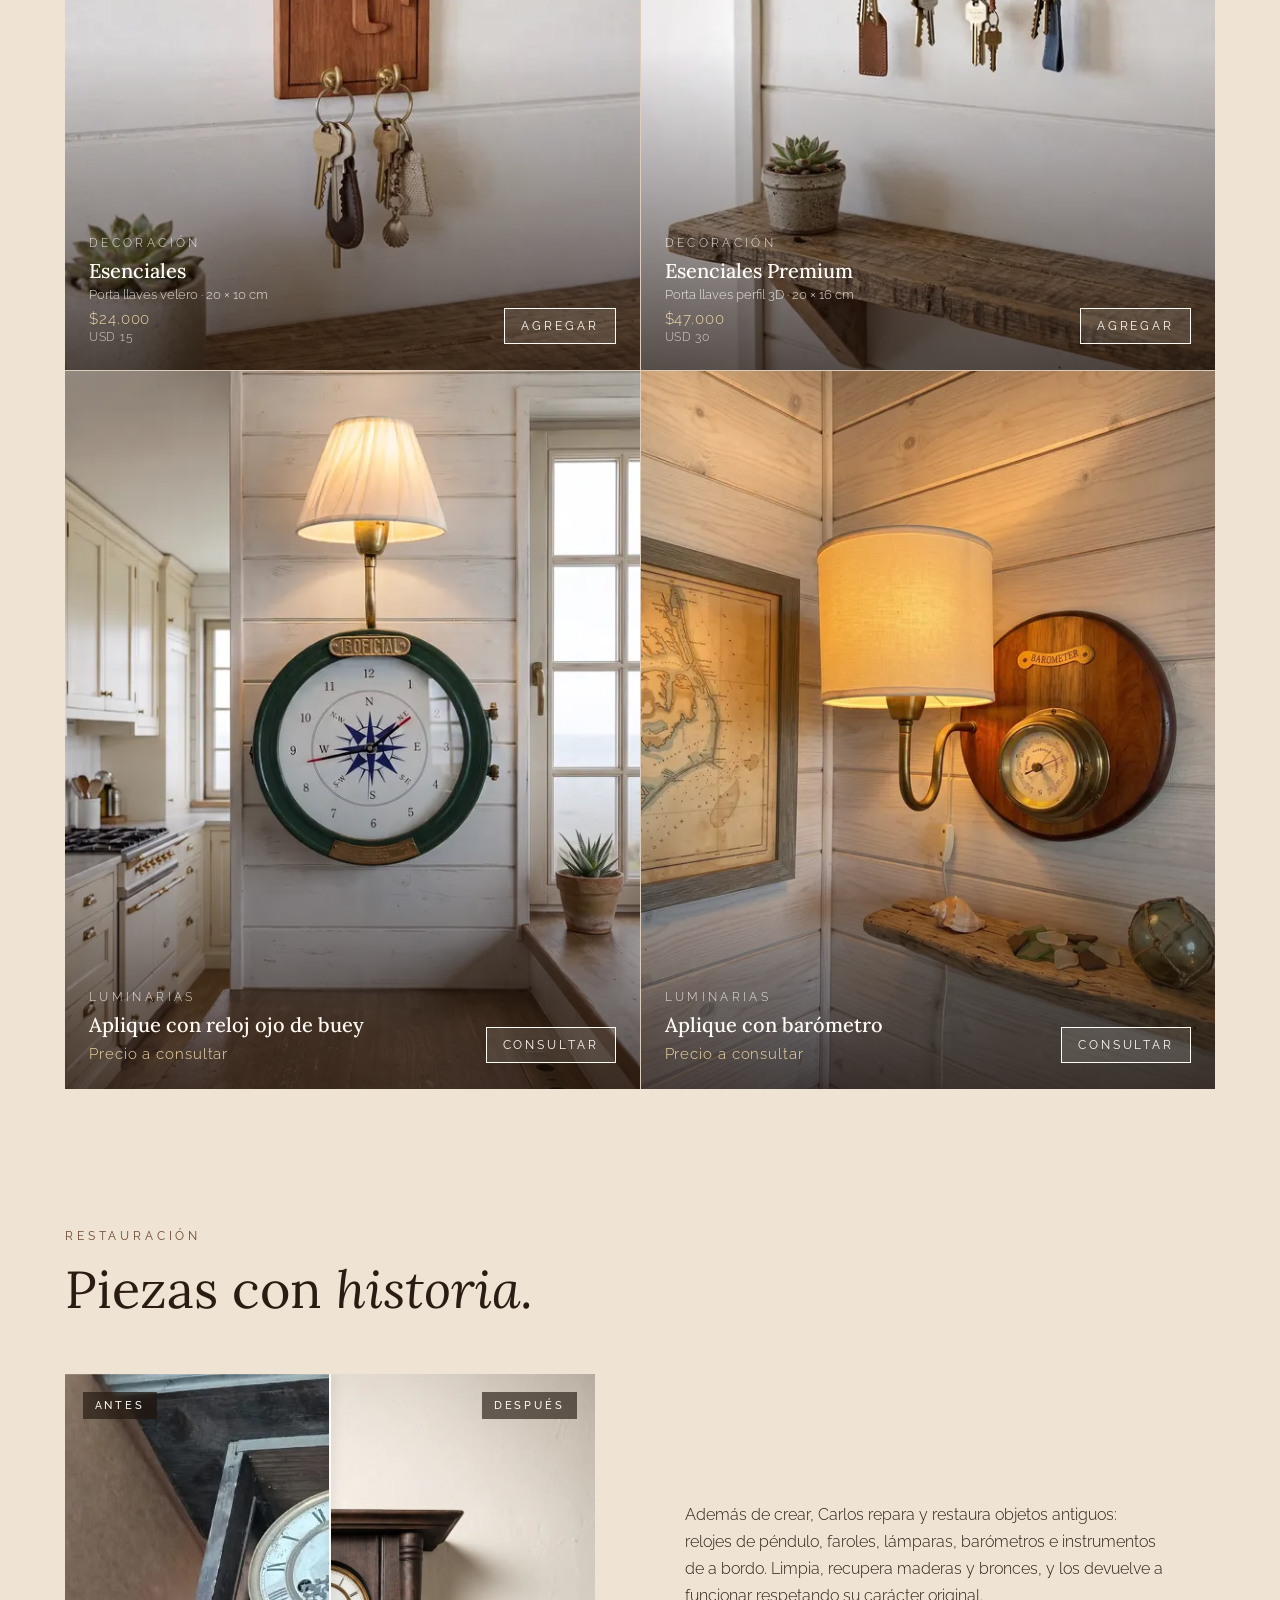
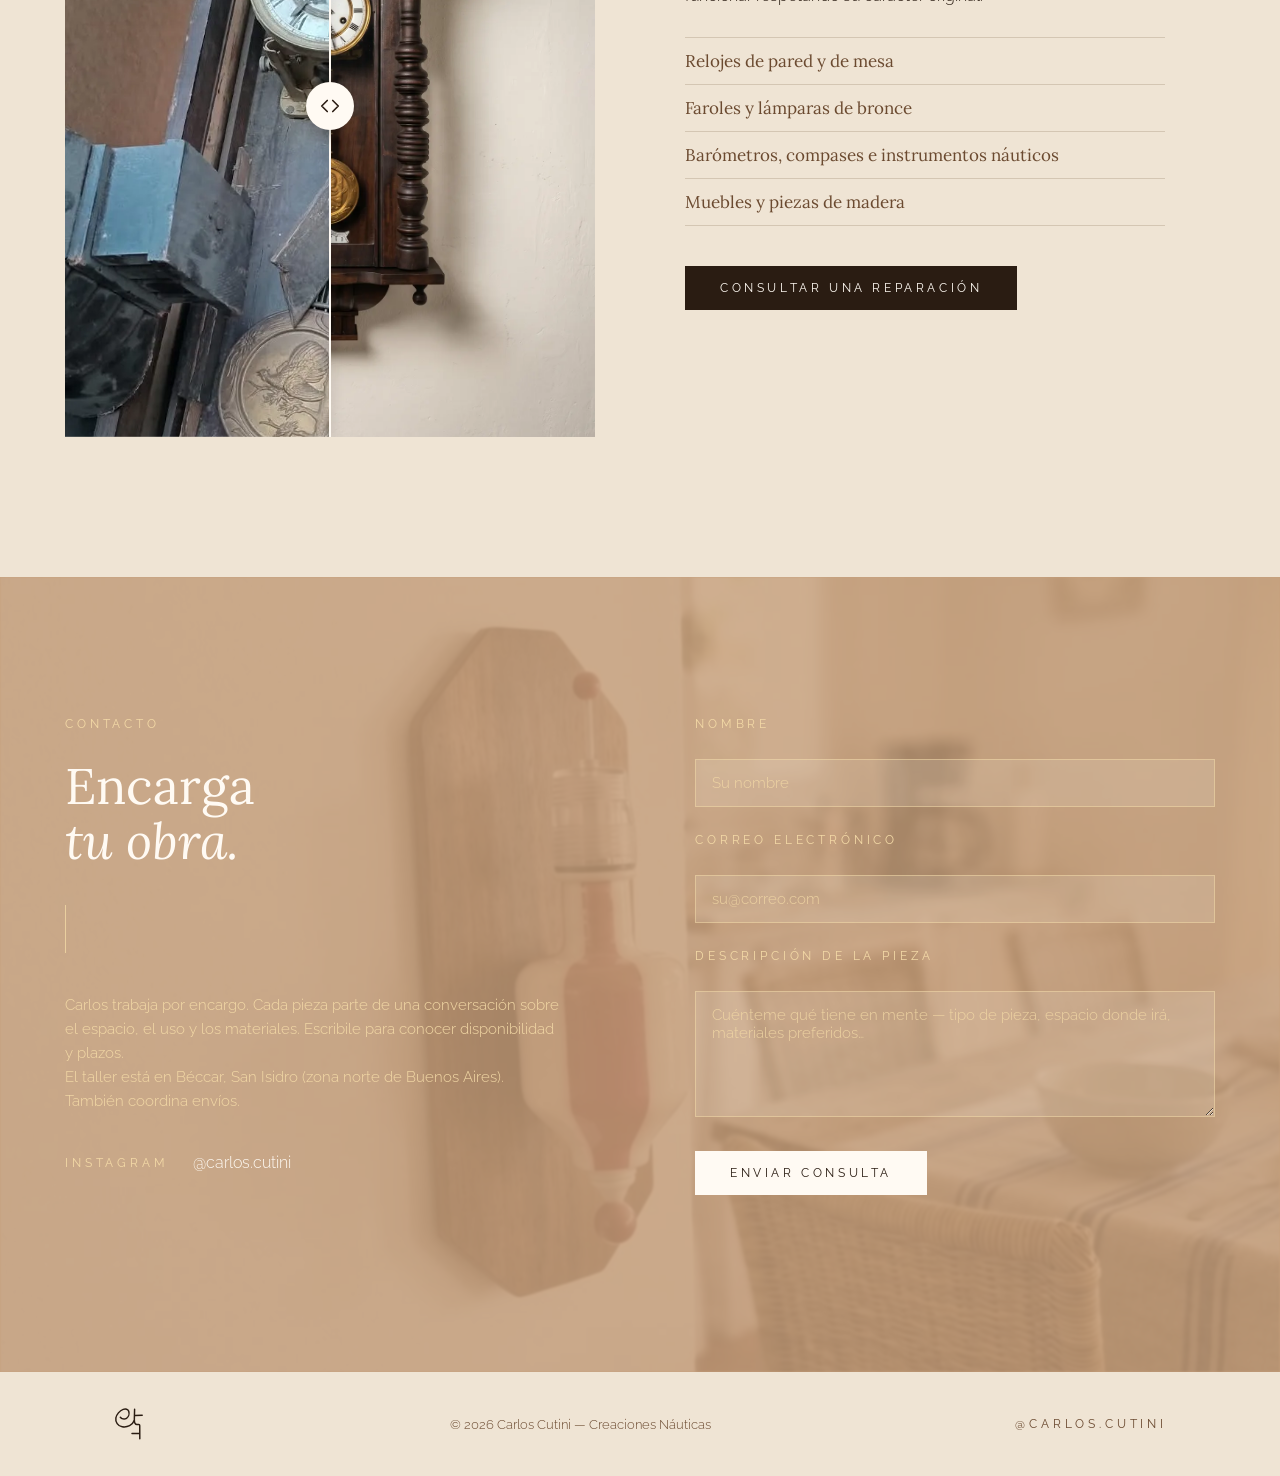
==== commit 2f93dacc: "Pase de fotos en la portada, precios a consultar y limpieza de la tienda - Portada: siete fotos de o" ====
--- a/index.html
+++ b/index.html
@@ -25,7 +25,7 @@
   <meta name="twitter:card" content="summary_large_image">
 
   <!-- La portada es la imagen más grande de la primera pantalla: que empiece a bajar cuanto antes -->
-  <link rel="preload" as="image" href="assets/img/hero.jpg" fetchpriority="high">
+  <link rel="preload" as="image" href="assets/img/hero/lampara-barco-mesa-de-luz.jpg" fetchpriority="high">
 
   <!-- Íconos -->
   <link rel="icon" href="assets/icons/favicon.svg" type="image/svg+xml">
@@ -141,6 +141,9 @@
   <main>
     <!-- Hero -->
     <section class="hero tinted" id="inicio">
+      <div class="hero-fotos" id="hero-fotos" aria-hidden="true">
+        <div class="activa" style="background-image: url('assets/img/hero/lampara-barco-mesa-de-luz.jpg')"></div>
+      </div>
       <span class="side-line"></span>
       <div>
         <svg class="hero-mark reveal"><use href="#logo"/></svg>
--- a/assets/css/styles.css
+++ b/assets/css/styles.css
@@ -84,7 +84,22 @@
   display: flex; align-items: center; justify-content: center;
   text-align: center;
   padding: 120px 16px 90px;
-  --bg: url('../img/hero.jpg');
+}
+/* Fondo del hero: fotos que se funden una con otra y se acercan despacio */
+.hero .hero-fotos {
+  position: absolute; inset: 0;
+  opacity: .16; filter: grayscale(.4) blur(1px);
+}
+.hero-fotos div {
+  position: absolute; inset: 0;
+  background: center / cover no-repeat;
+  opacity: 0; transition: opacity 1.8s ease;
+}
+.hero-fotos .activa { opacity: 1; }
+.hero-fotos .activa, .hero-fotos .saliendo { animation: hero-acercar 9s linear forwards; }
+@keyframes hero-acercar { from { transform: scale(1); } to { transform: scale(1.08); } }
+@media (prefers-reduced-motion: reduce) {
+  .hero-fotos .activa, .hero-fotos .saliendo { animation: none; }
 }
 .hero .side-line { top: 25%; height: 50%; }
 .hero-mark { width: 64px; height: 64px; margin: 0 auto 44px; color: var(--white); }
@@ -119,7 +134,7 @@
 }
 
 /* ---------- Quote ---------- */
-.quote { padding: 110px 16px; text-align: center; --bg: url('../img/taller.jpg'); }
+.quote { padding: 110px 16px; text-align: center; }
 .quote .side-line { top: 20px; bottom: 40px; }
 .quote blockquote {
   font-family: var(--serif); font-style: italic;
@@ -276,6 +291,7 @@
 
 /* ---------- Precio y "Agregar" en las tarjetas ---------- */
 .card figcaption .precio { display: block; margin-top: 8px; font-style: normal; font-size: 15px; letter-spacing: .06em; color: var(--gold); }
+.card figcaption .obra-detalle { display: block; margin-top: 4px; font-size: 13px; opacity: .85; }
 .card figcaption .precio-usd { display: block; margin-top: 2px; font-size: 12px; letter-spacing: .06em; opacity: .75; }
 .card:has(.add) figcaption { right: 150px; }
 .nav { align-items: center; }
@@ -284,7 +300,7 @@
   padding: 10px 16px; background: rgba(255, 250, 243, .12); color: var(--white);
   border: 1px solid var(--white); cursor: pointer;
   font-family: var(--sans); font-size: 12px; font-weight: 400; letter-spacing: .24em; text-transform: uppercase;
-  transition: background .3s, color .3s;
+  transition: background .3s, color .3s; text-decoration: none;
 }
 .card .add:hover { background: var(--white); color: var(--ink); }
 
@@ -334,6 +350,7 @@
 }
 .cart-item img { width: 64px; height: 64px; object-fit: cover; background: var(--tan); }
 .cart-item strong { font-family: var(--serif); font-weight: 500; font-size: 16px; }
+.cart-detalle { display: block; font-size: 12px; color: var(--brown); }
 .cart-price { font-weight: 500; white-space: nowrap; }
 .qty { display: flex; align-items: center; gap: 10px; margin-top: 10px; }
 .qty button {
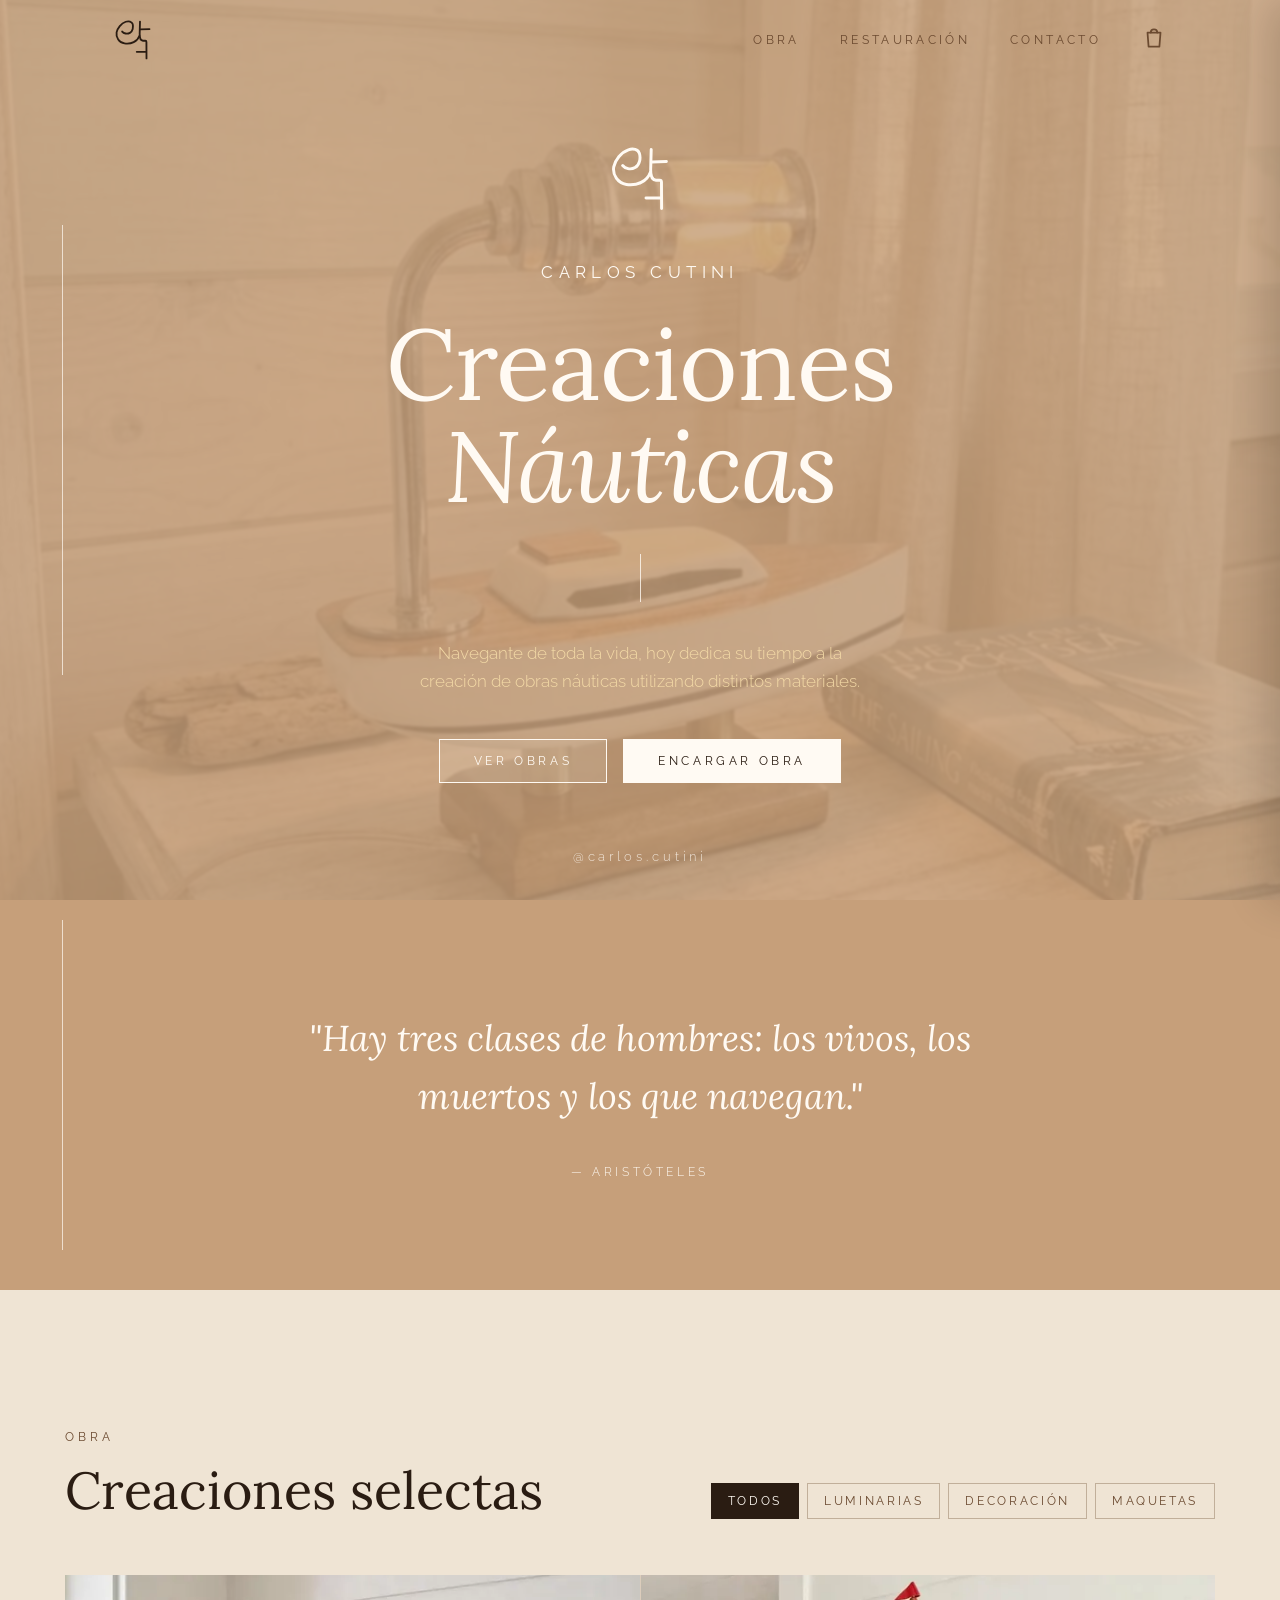
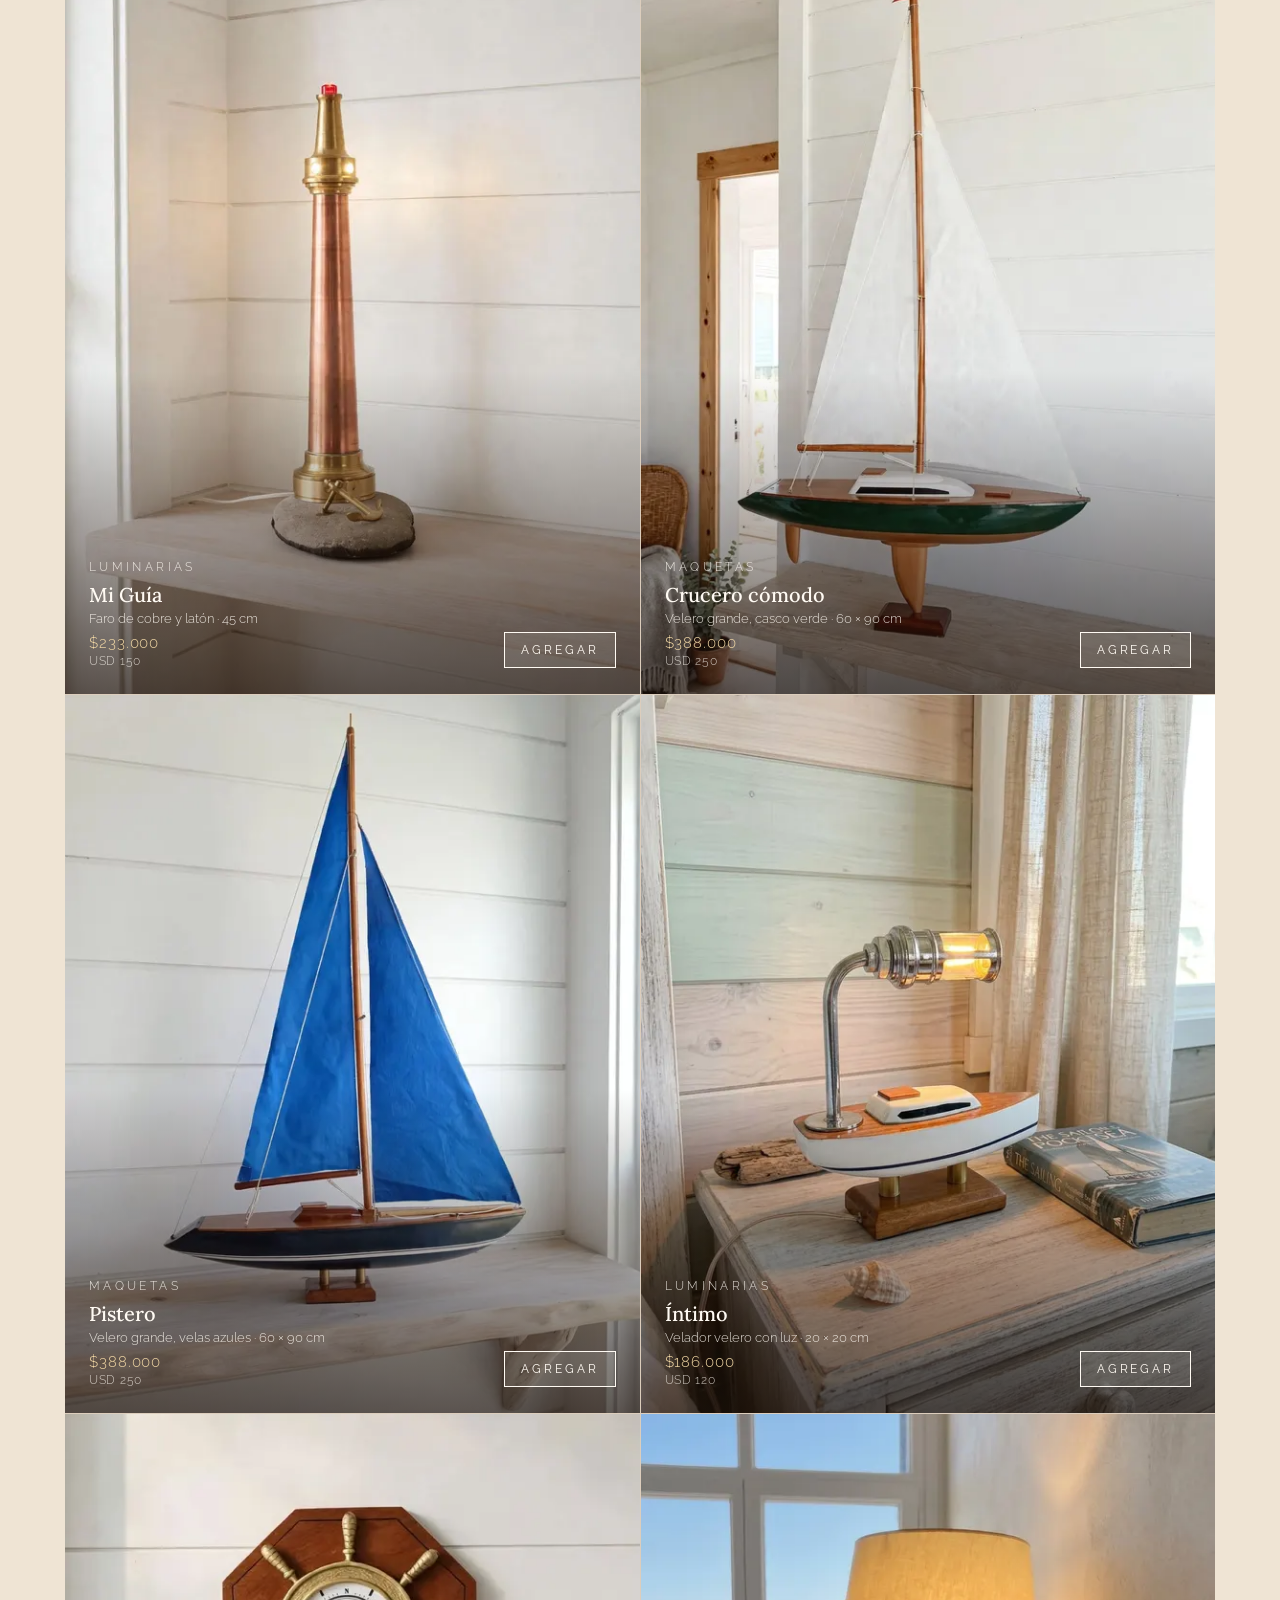
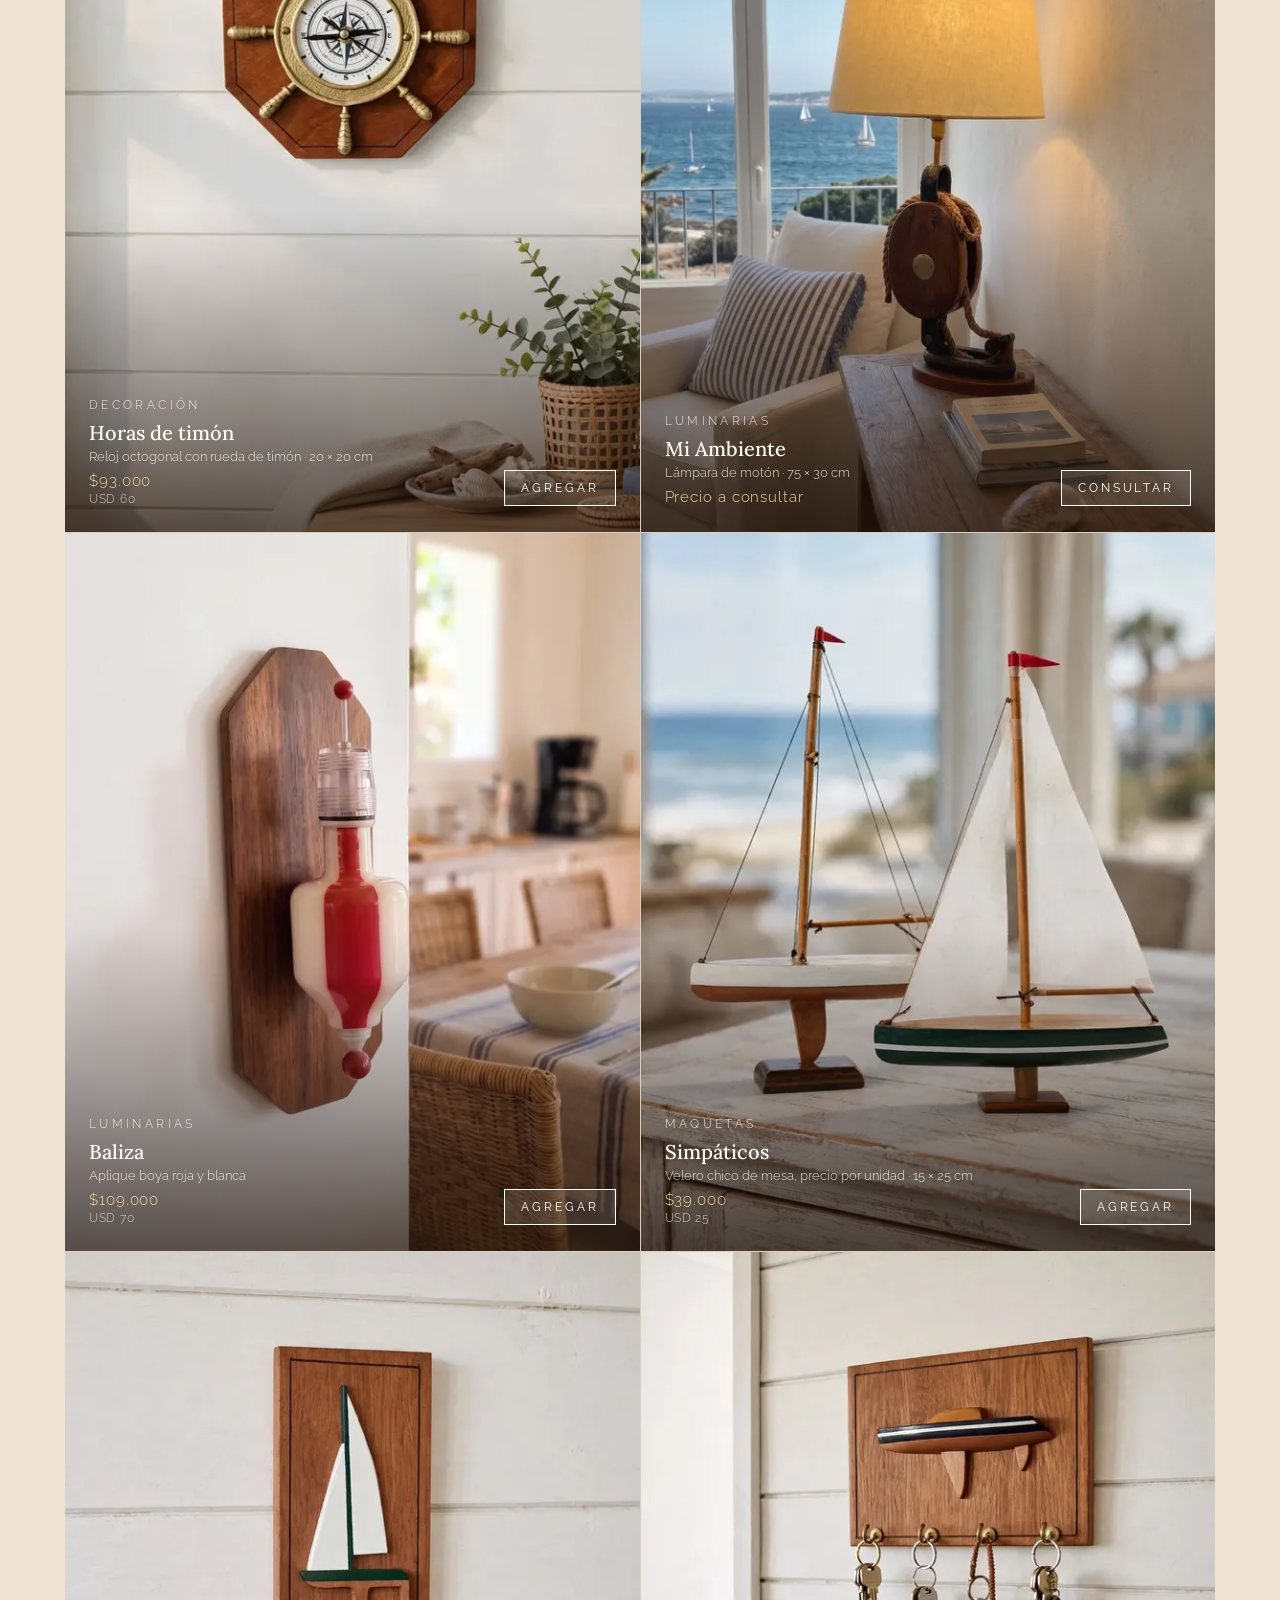
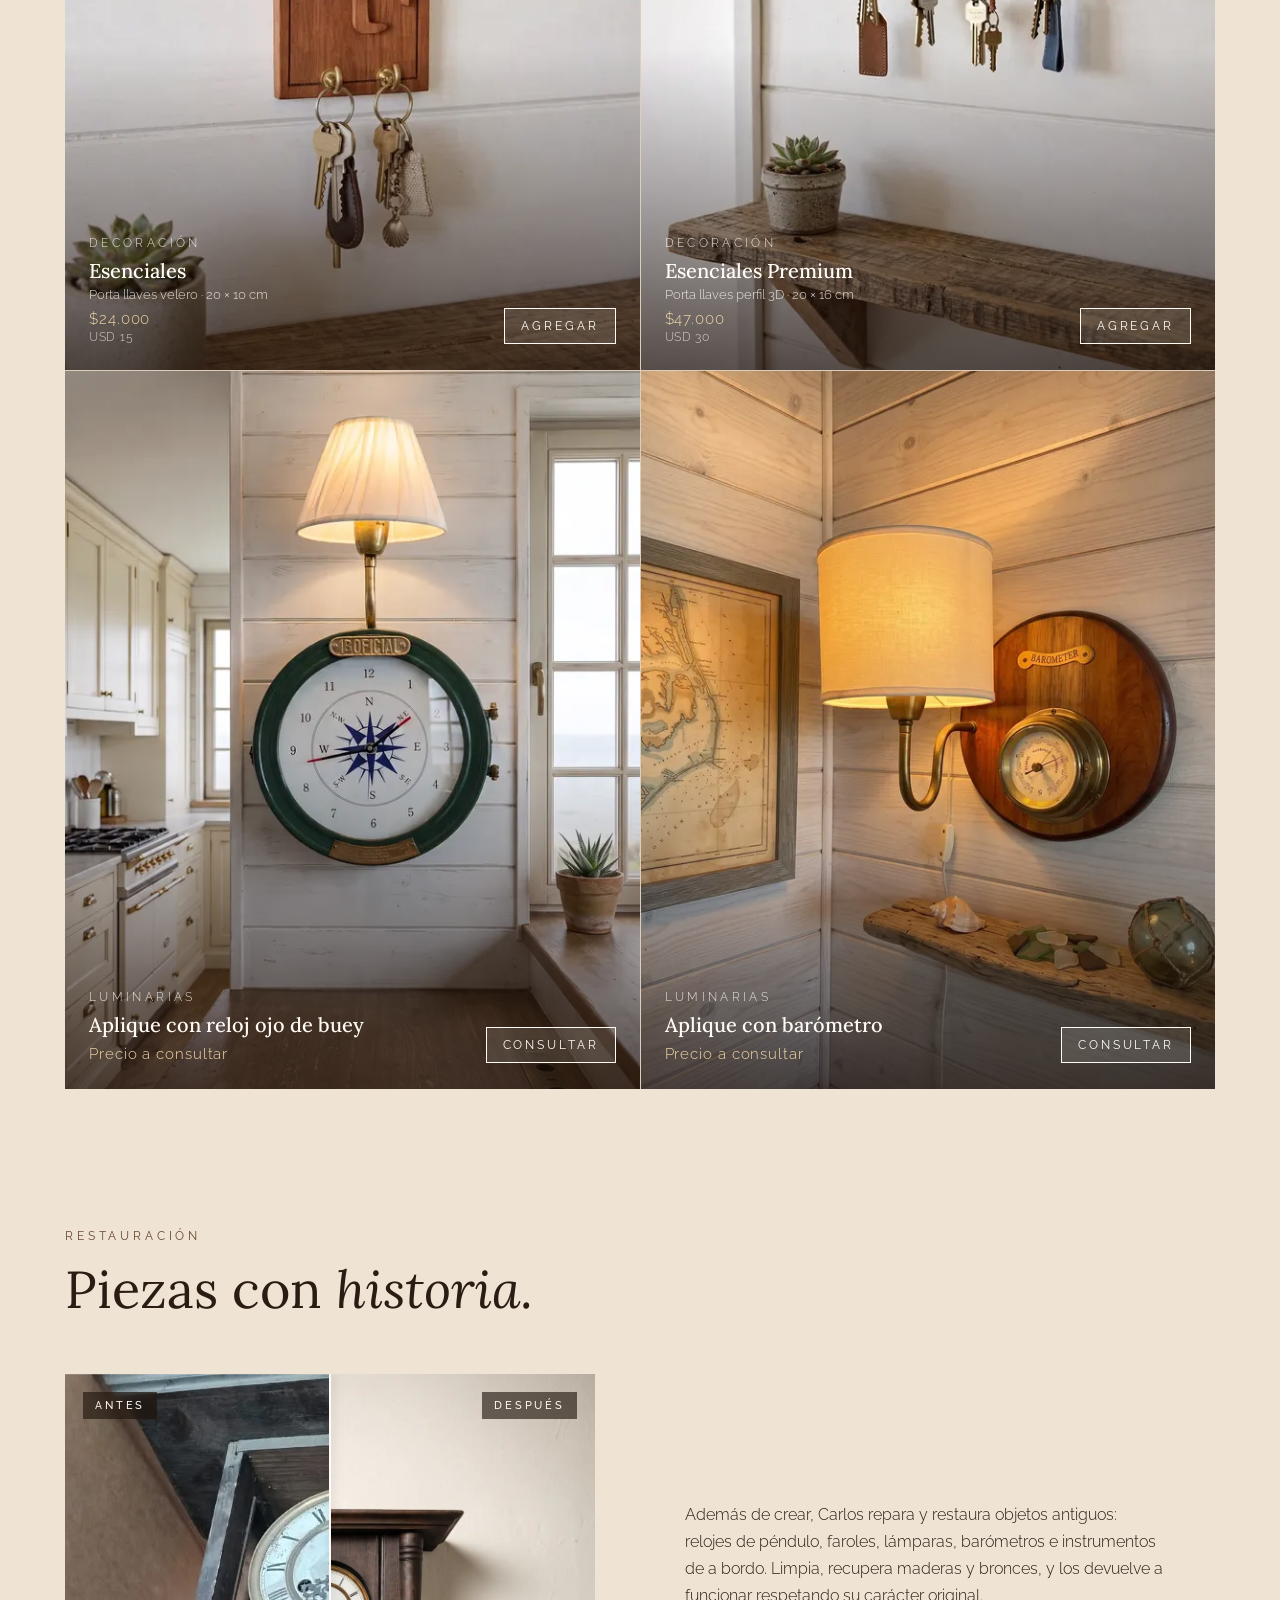
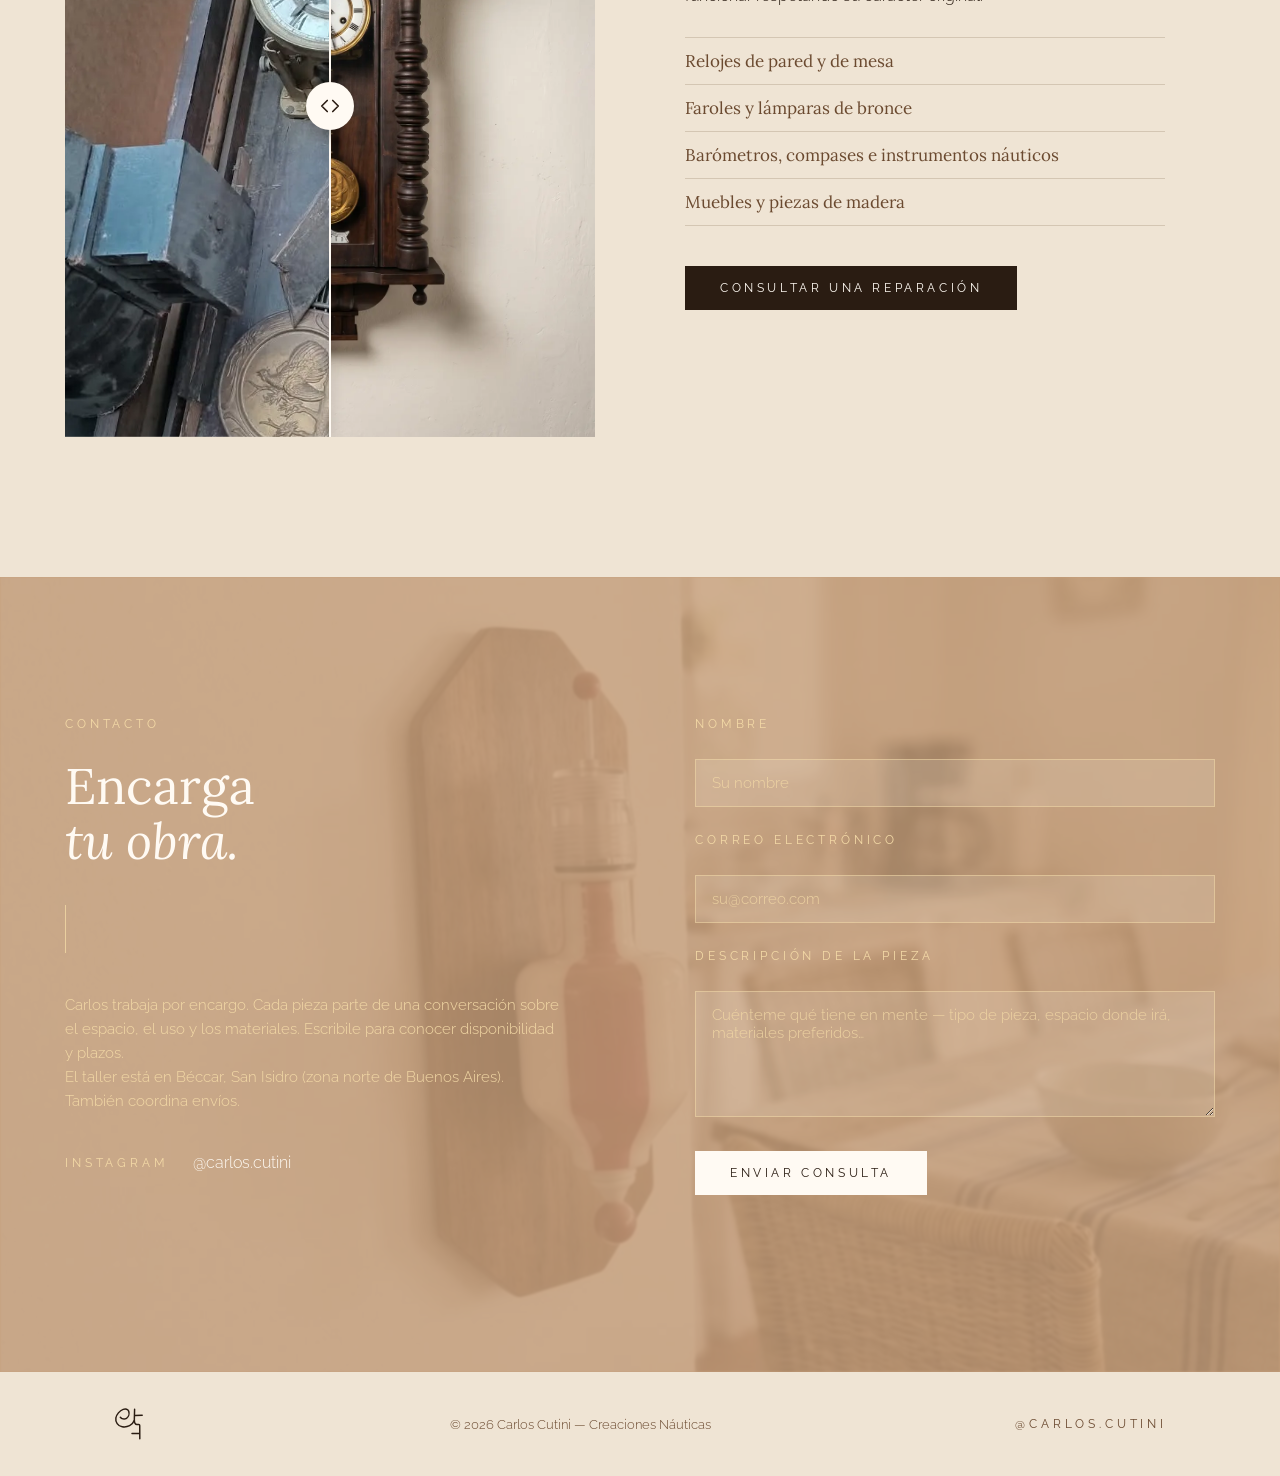
==== commit 1d2295b9: "Cambiar la cita por la frase de Aristóteles sobre los que navegan Co-Authored-By: Claude Opus 5.5 <n" ====
--- a/index.html
+++ b/index.html
@@ -162,8 +162,8 @@
     <!-- Cita -->
     <section class="quote tinted">
       <span class="side-line"></span>
-      <blockquote class="reveal">"El mar no se aprende en los libros. Se aprende en las manos."</blockquote>
-      <cite class="reveal">— CARLOS CUTINI</cite>
+      <blockquote class="reveal">"Hay tres clases de hombres: los vivos, los muertos y los que navegan."</blockquote>
+      <cite class="reveal">— ARISTÓTELES</cite>
     </section>
 
     <!-- Obra -->
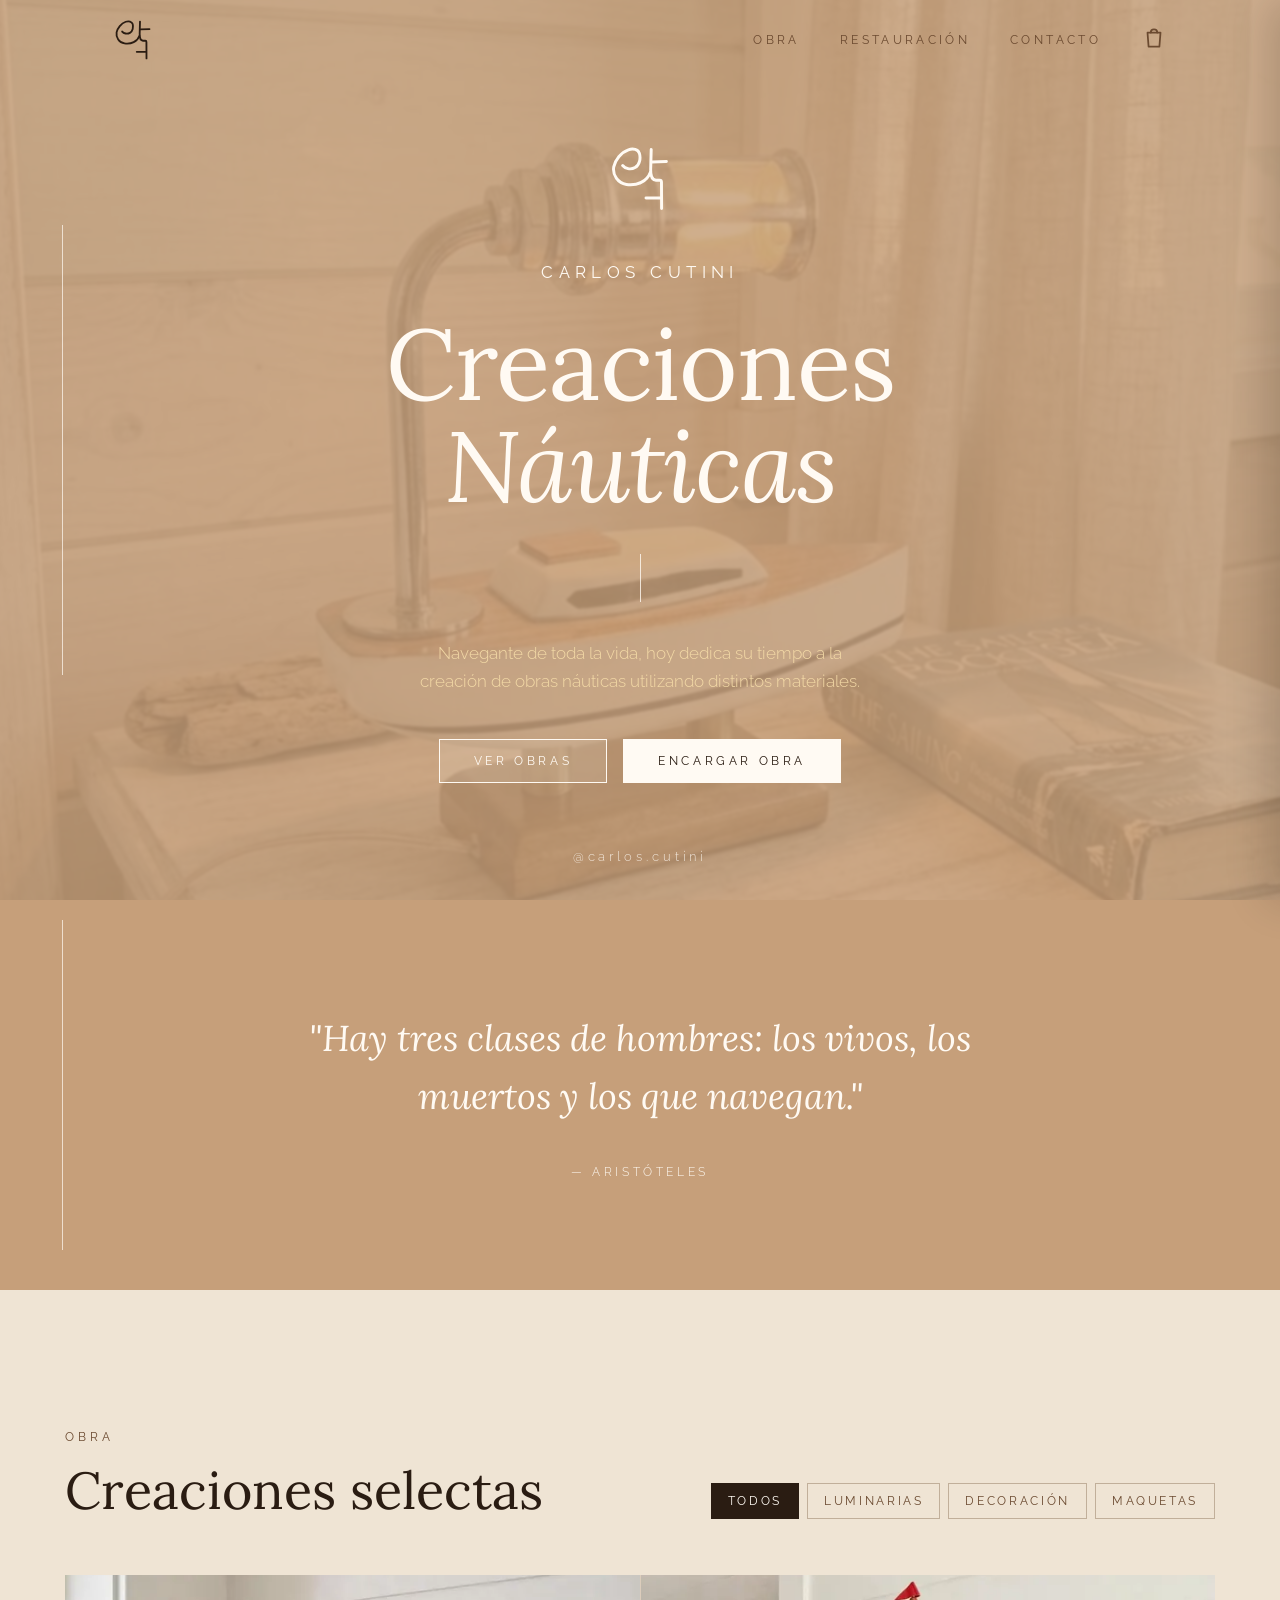
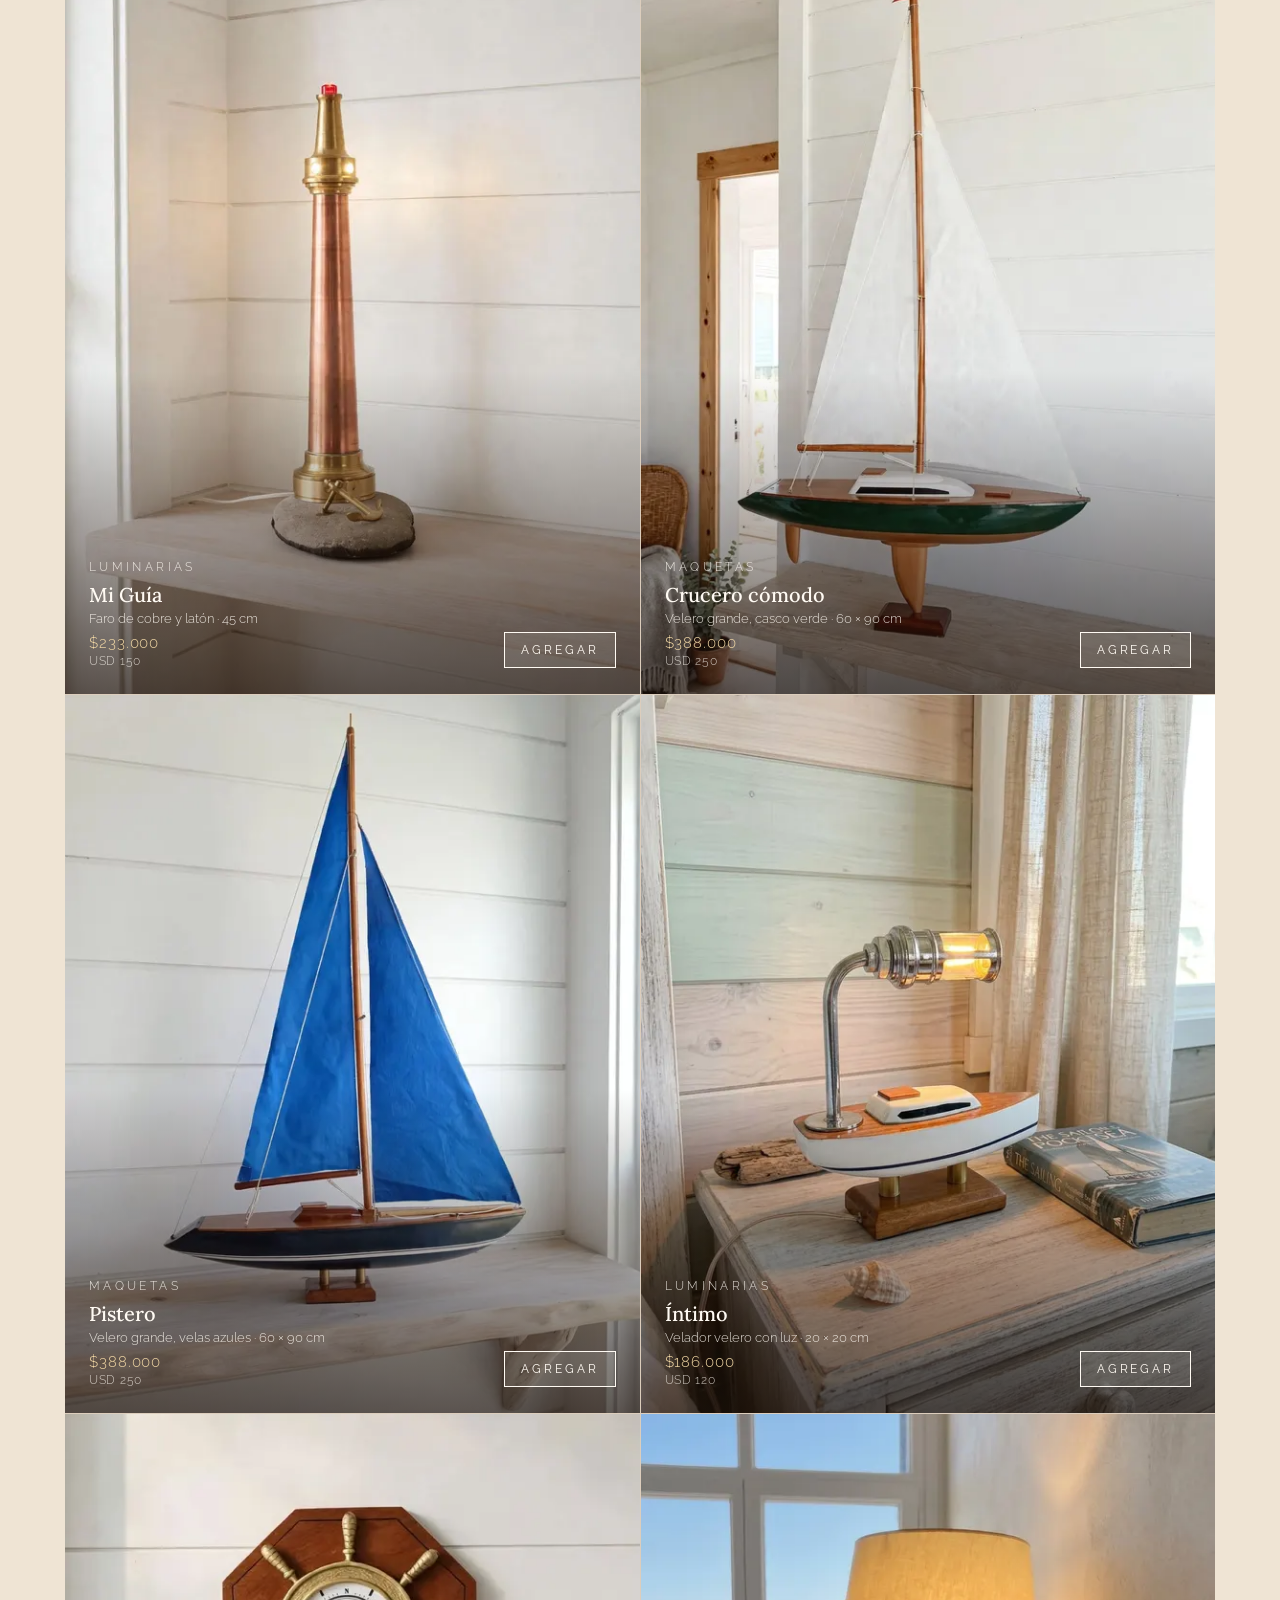
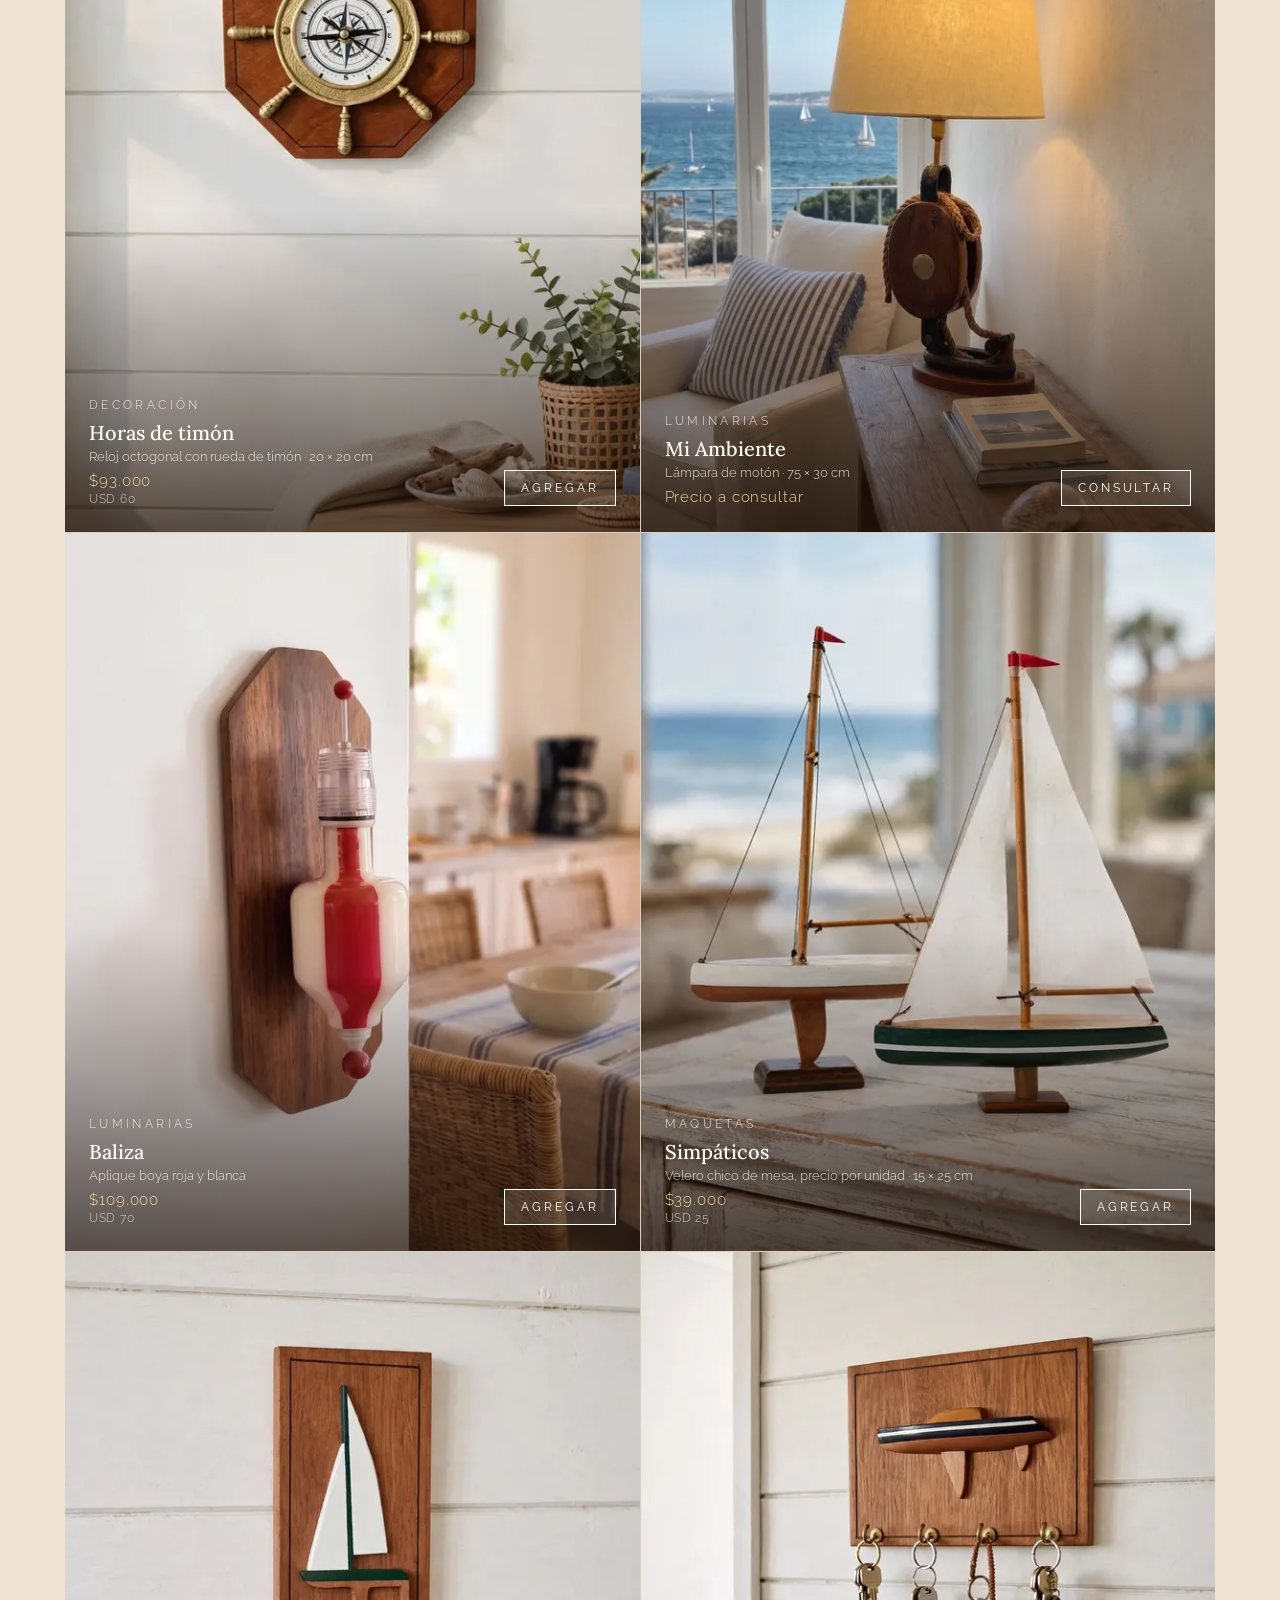
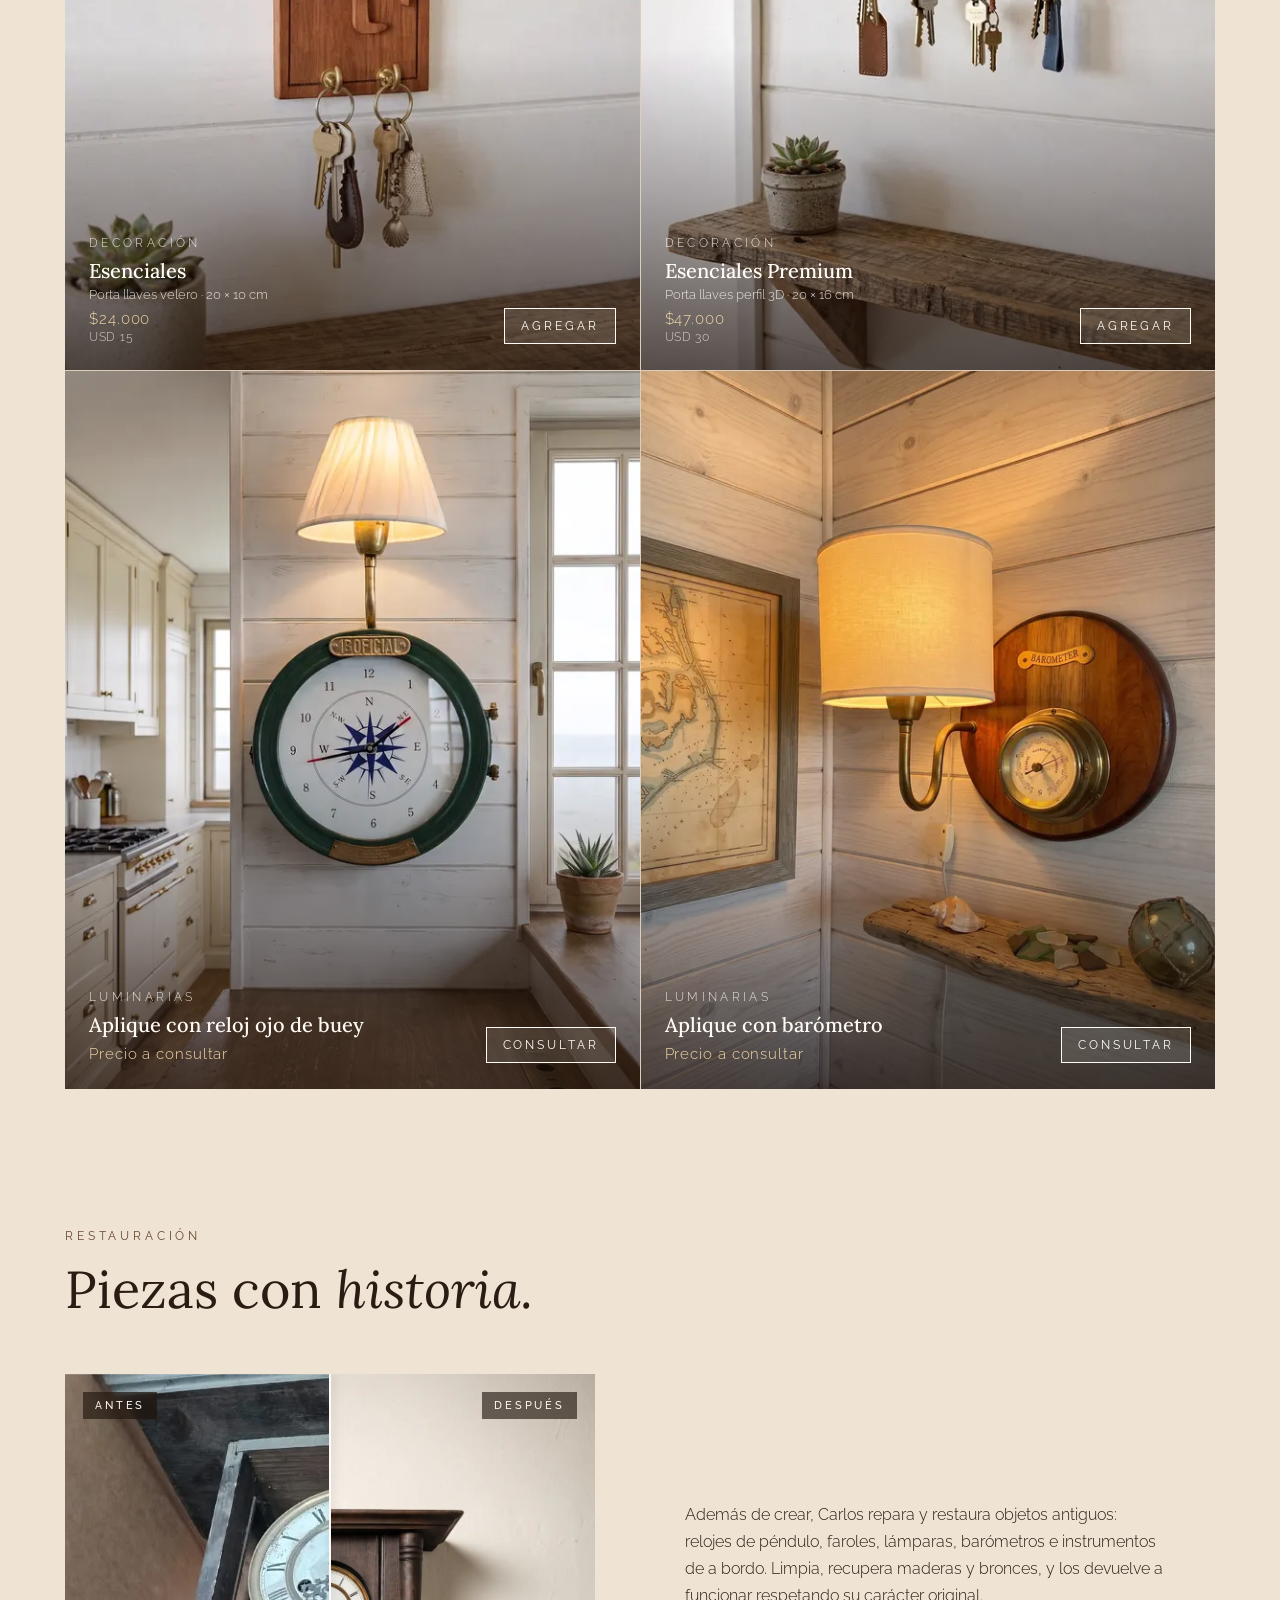
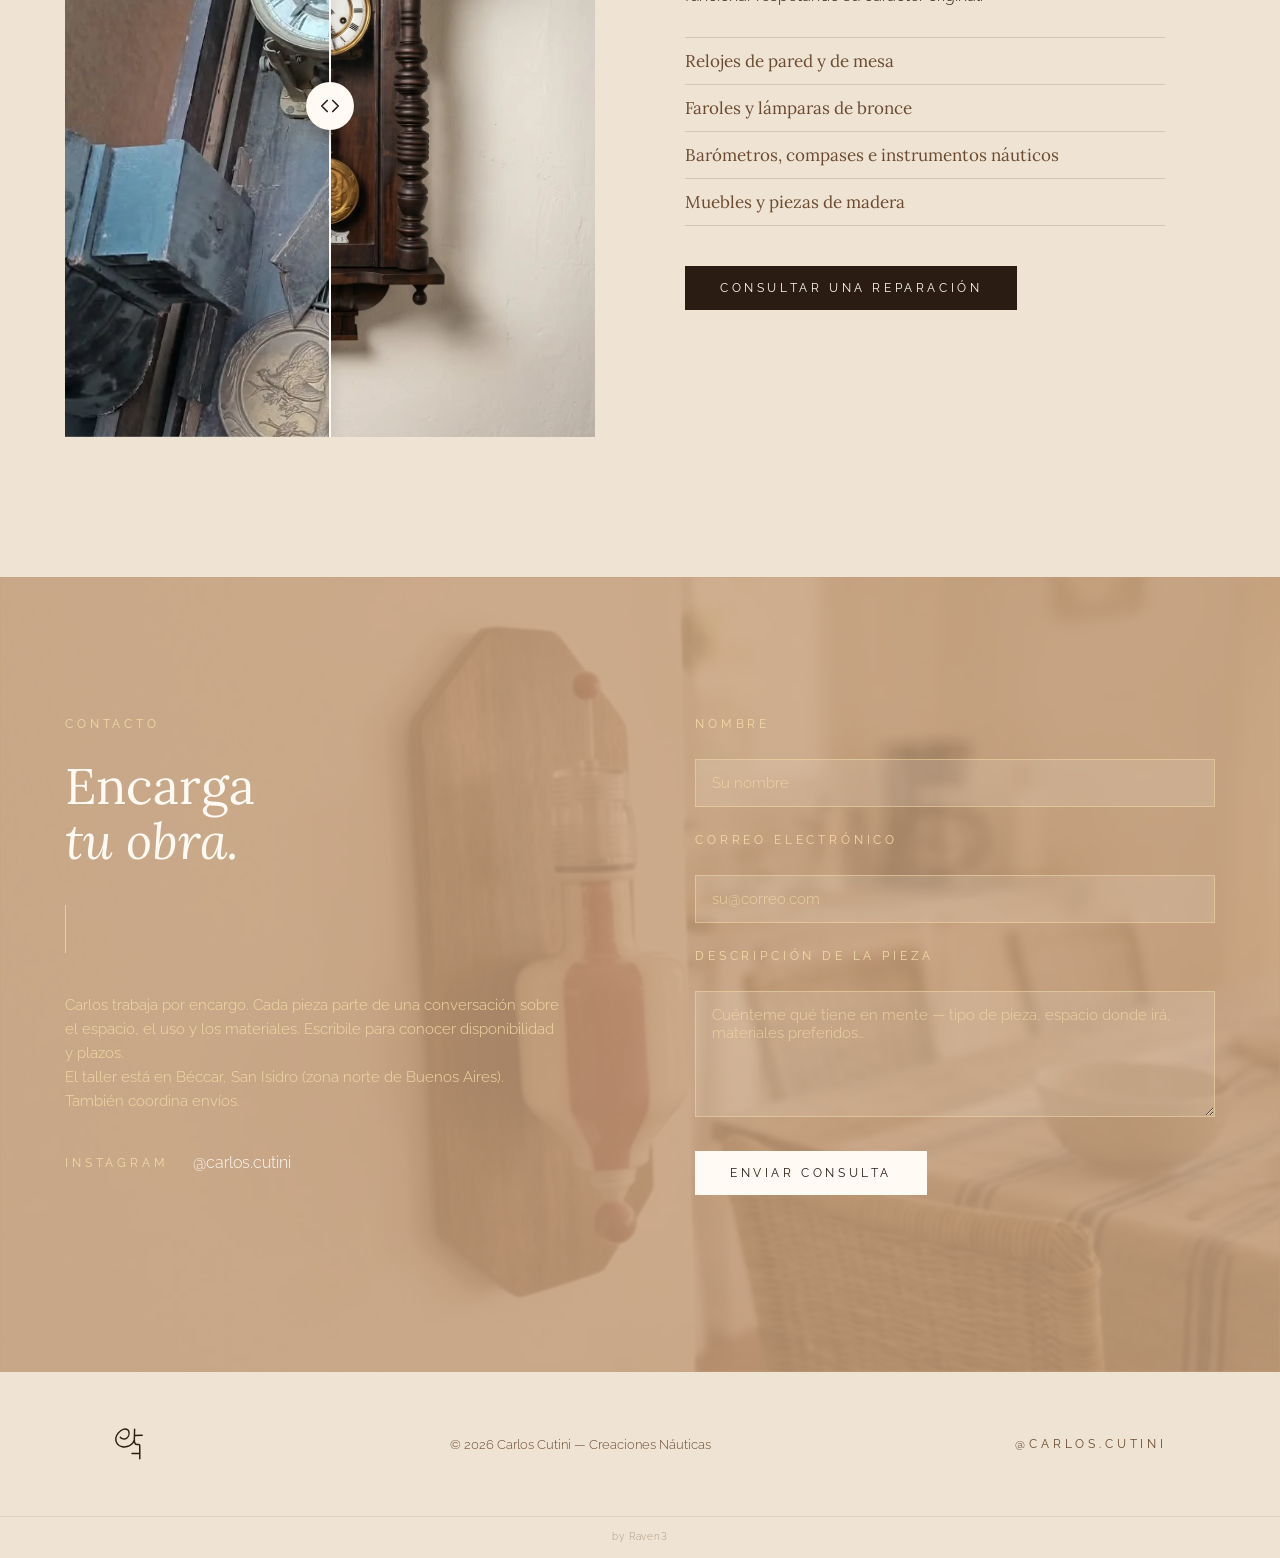
==== commit 6613ed25: "Agregar firma by Raven3 al pie, separada por una línea Co-Authored-By: Claude Opus 5.5 <noreply@anth" ====
--- a/index.html
+++ b/index.html
@@ -266,6 +266,8 @@
       <small>© <span id="year"></span> Carlos Cutini — Creaciones Náuticas</small>
       <a class="eyebrow" href="https://instagram.com/carlos.cutini" target="_blank" rel="noopener">@carlos.cutini</a>
     </div>
+    <hr class="footer-sep">
+    <p class="footer-firma">by <a href="https://raven3.com.ar/webs-para-emprendedores" target="_blank" rel="noopener" title="Raven3: webs para emprendedores">Raven3</a></p>
   </footer>
 
   <div class="lightbox" id="lightbox" aria-hidden="true">
--- a/assets/css/styles.css
+++ b/assets/css/styles.css
@@ -275,11 +275,19 @@
 .form-note { margin-top: 18px; font-size: 14px; color: var(--white); min-height: 1.4em; }
 
 /* ---------- Footer ---------- */
-.footer { padding: 36px 0; }
+.footer { padding: 56px 0 0; }
 .footer .wrap { display: flex; justify-content: space-between; align-items: center; gap: 24px; padding-inline: 48px; flex-wrap: wrap; }
 .footer .logo { width: 32px; height: 32px; }
 .footer small { font-size: 13px; color: var(--brown); }
 .footer a.eyebrow { color: var(--brown); font-size: 12px; }
+.footer-sep { border: 0; border-top: 1px solid rgba(107, 74, 48, .12); margin: 56px 0 0; }
+.footer-firma {
+  padding: 14px 0 16px; text-align: center;
+  font-size: 10px; letter-spacing: .08em; color: var(--brown); opacity: .5;
+  font-variant-numeric: lining-nums; /* Raleway baja el 3 por defecto */
+}
+.footer-firma a { color: inherit; text-decoration: none; }
+.footer-firma a:hover { text-decoration: underline; }
 
 /* ---------- Reveal ---------- */
 .reveal { opacity: 0; transform: translateY(24px); transition: opacity 1s ease, transform 1s ease; }
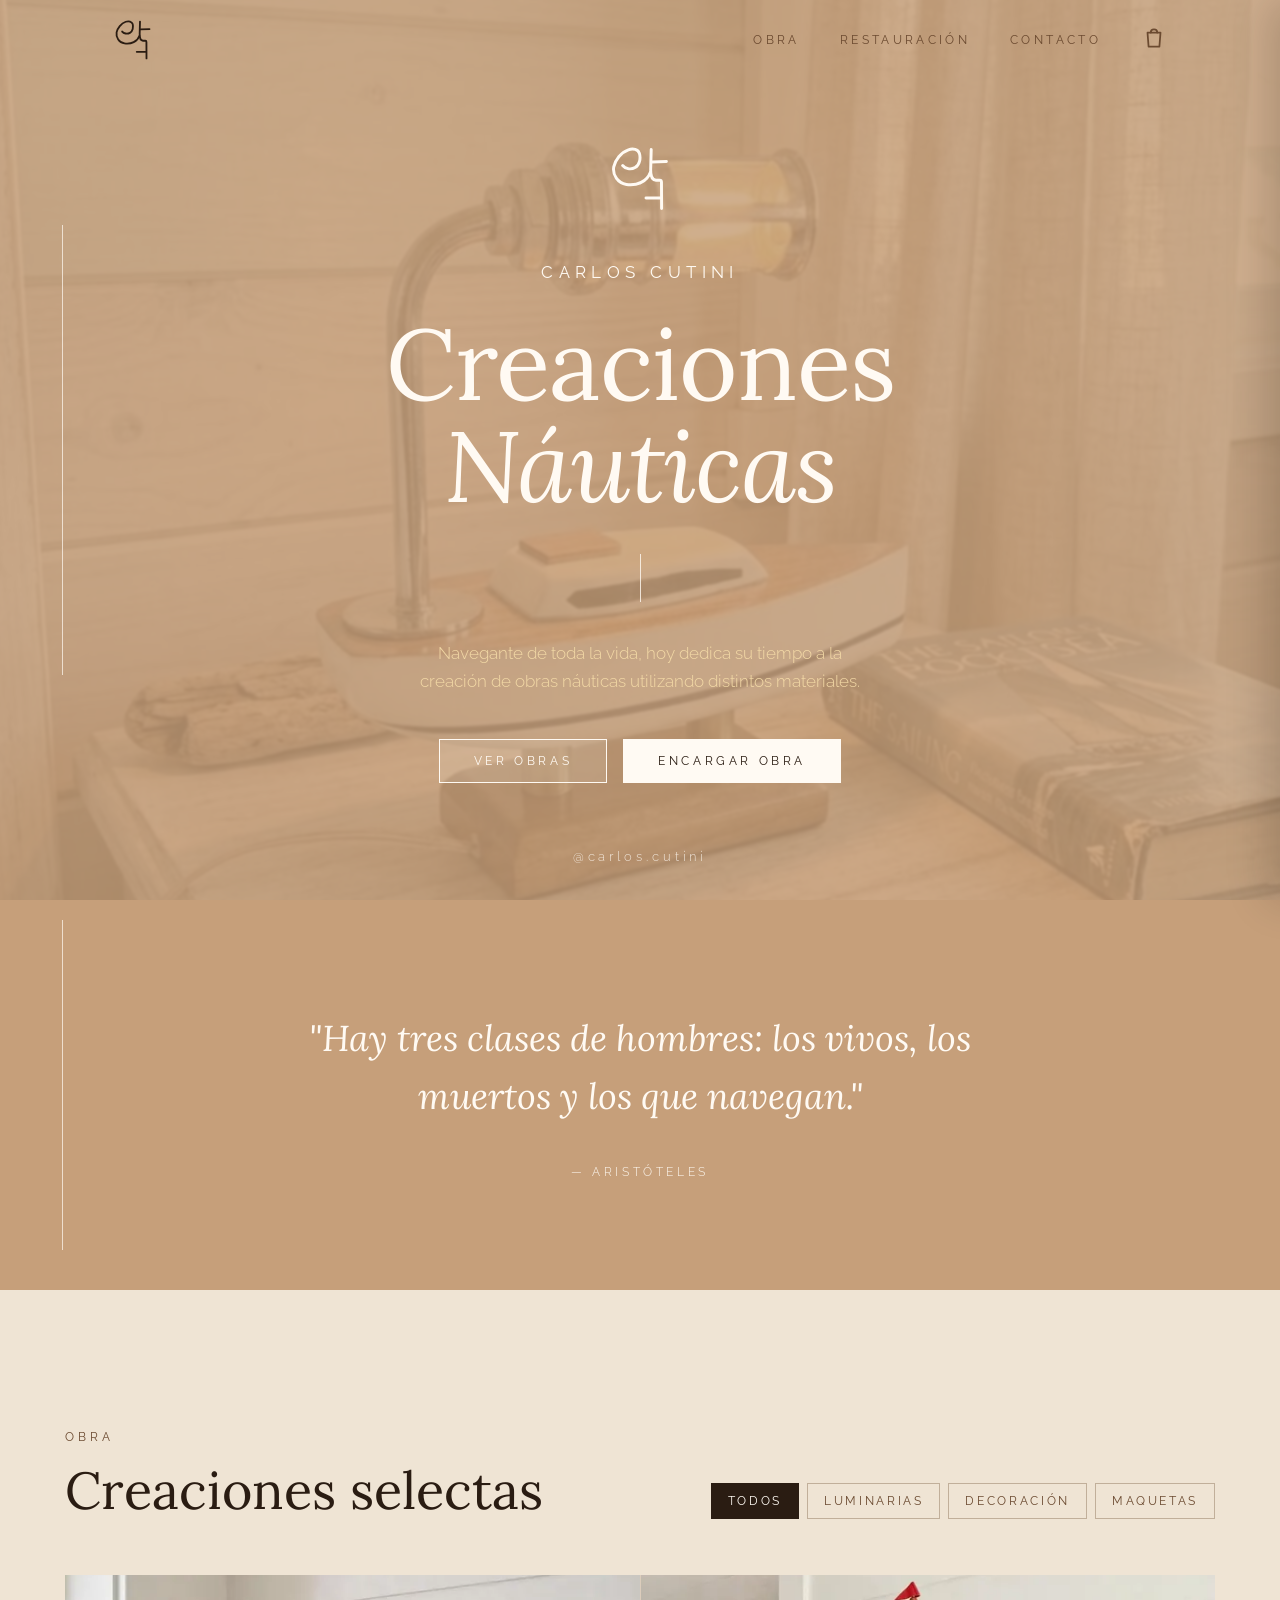
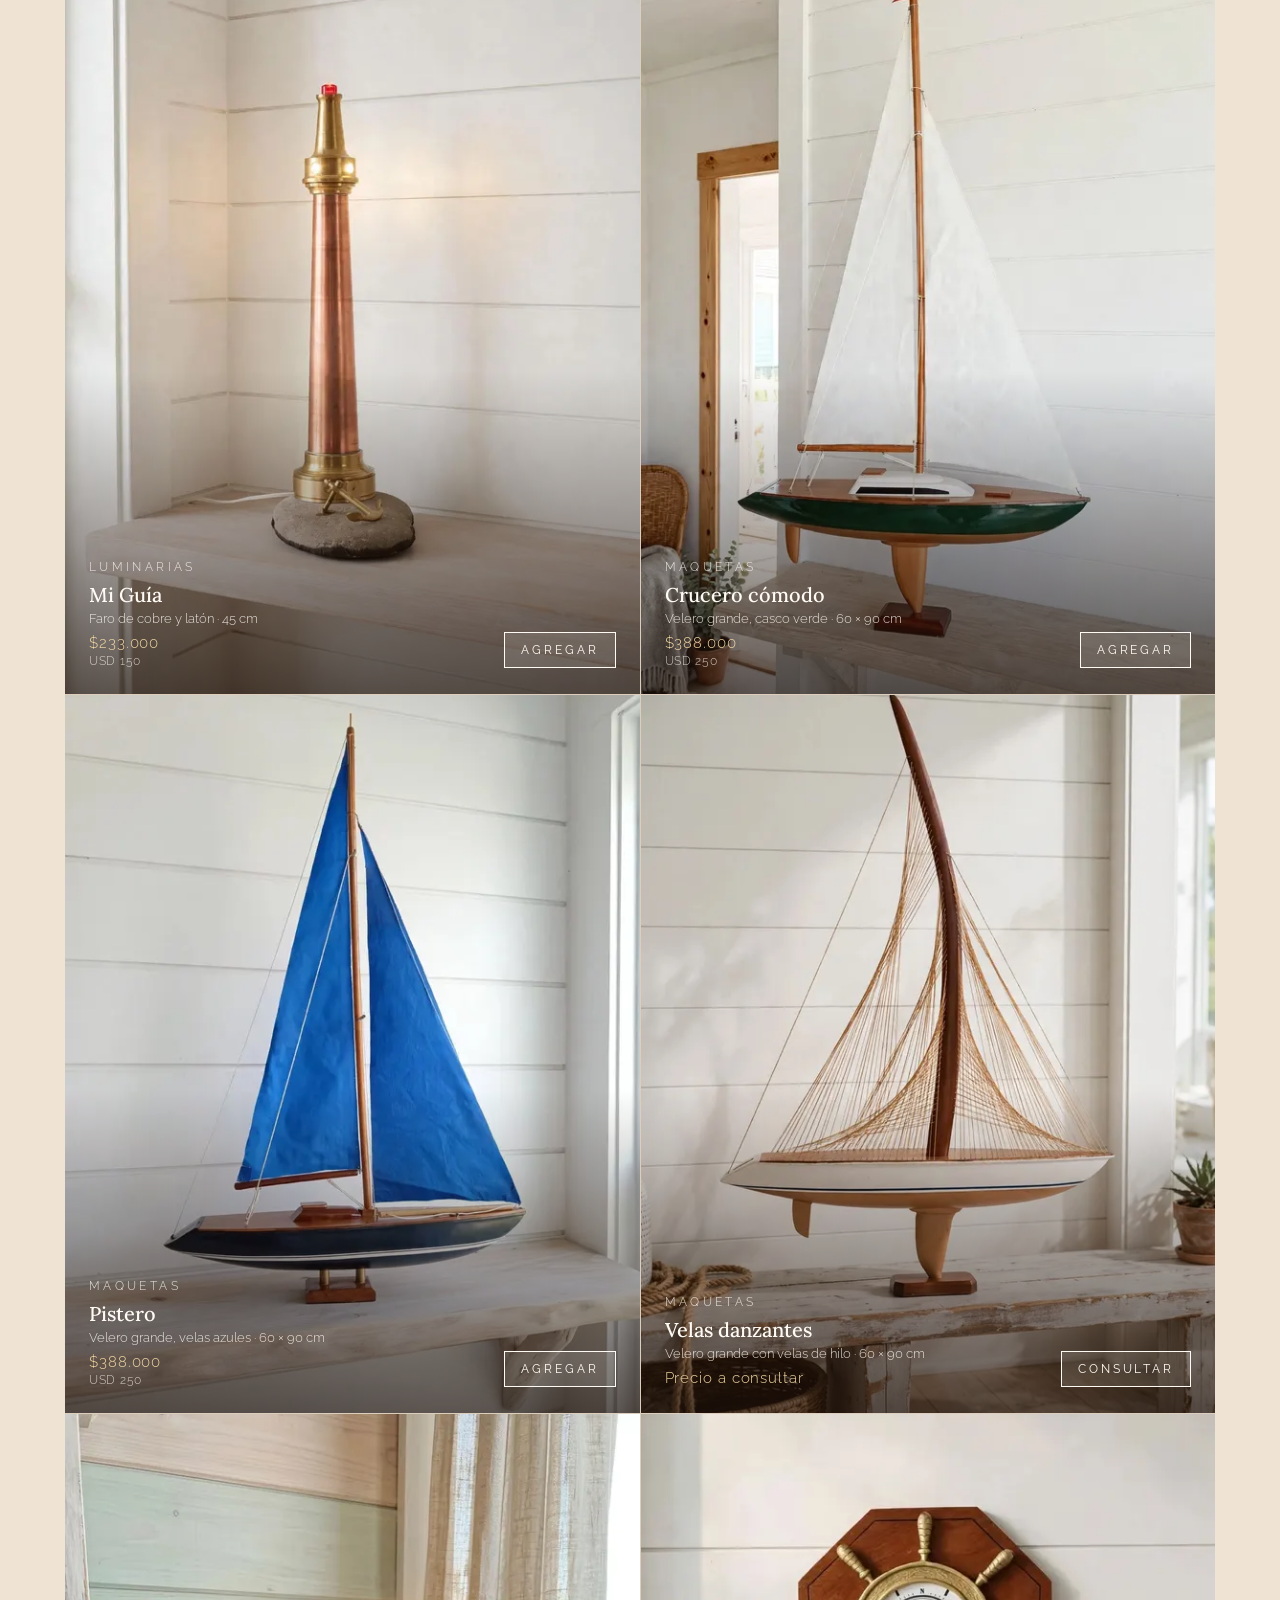
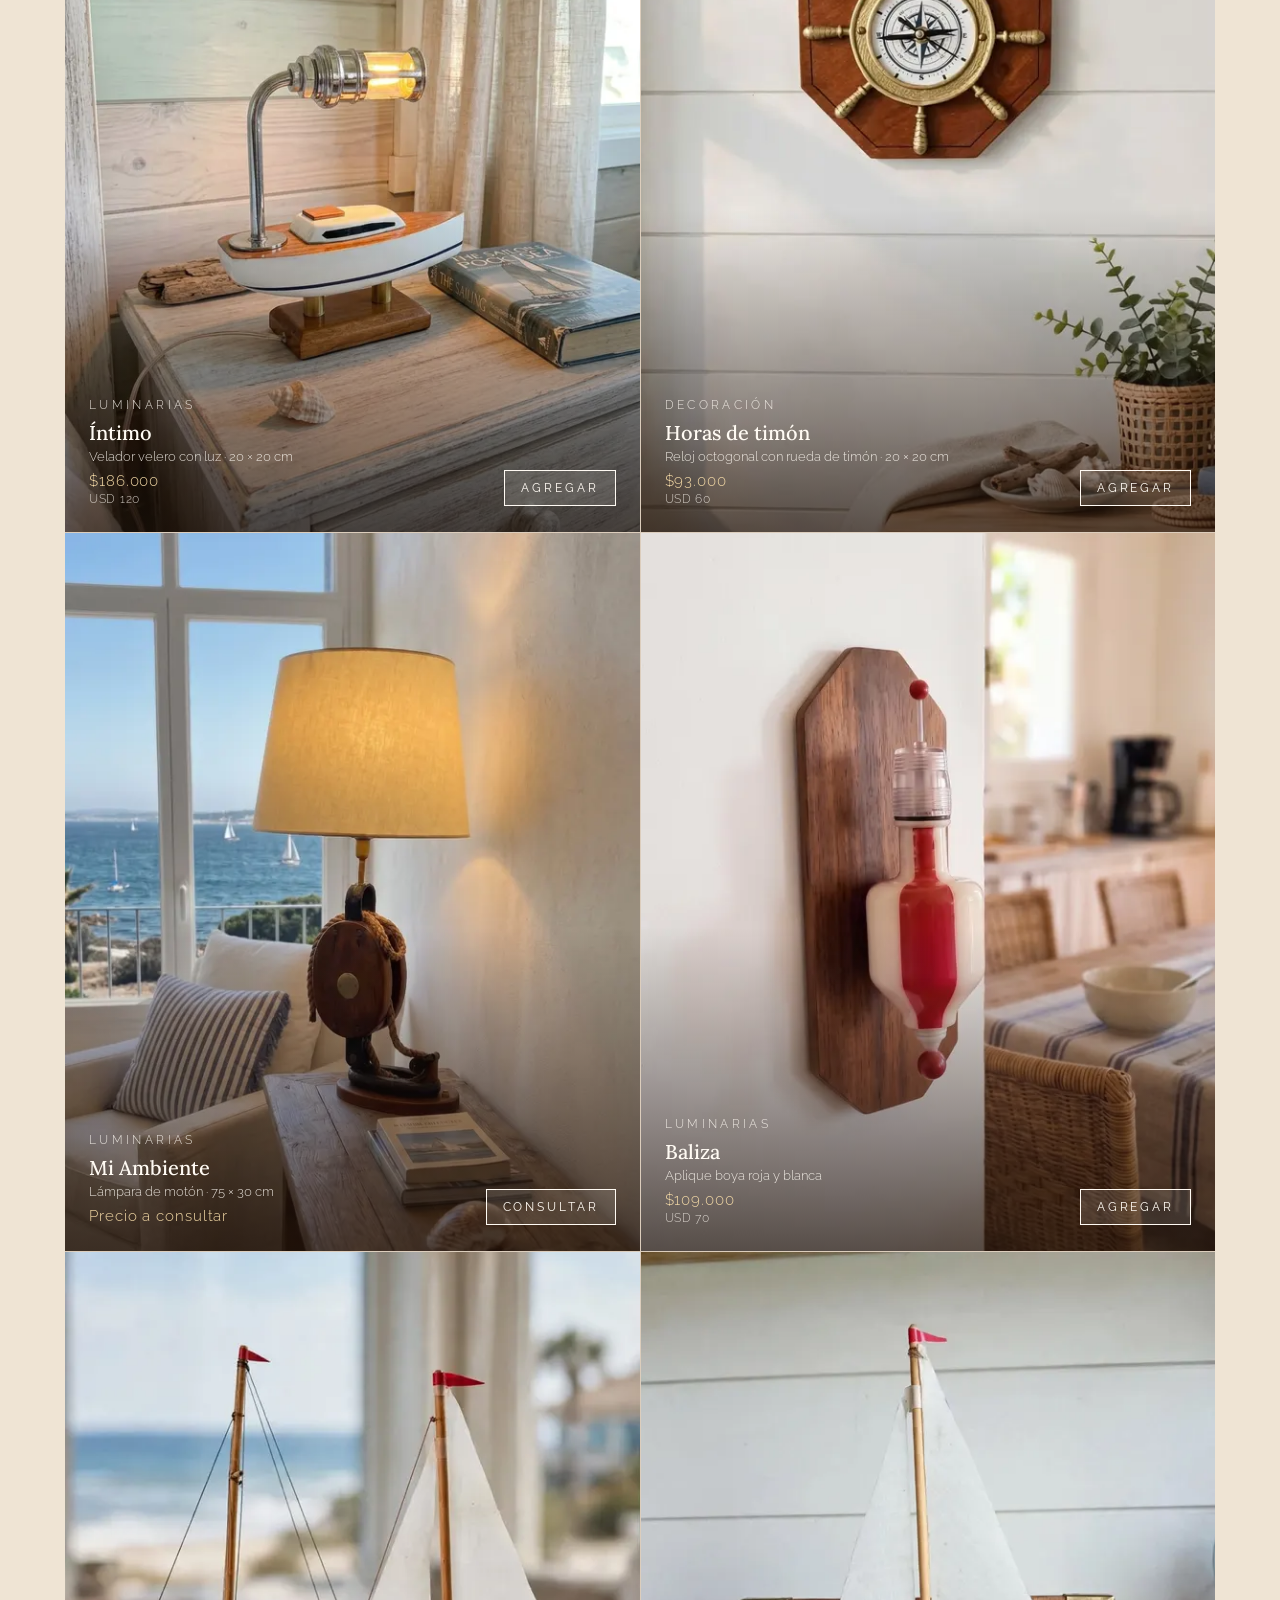
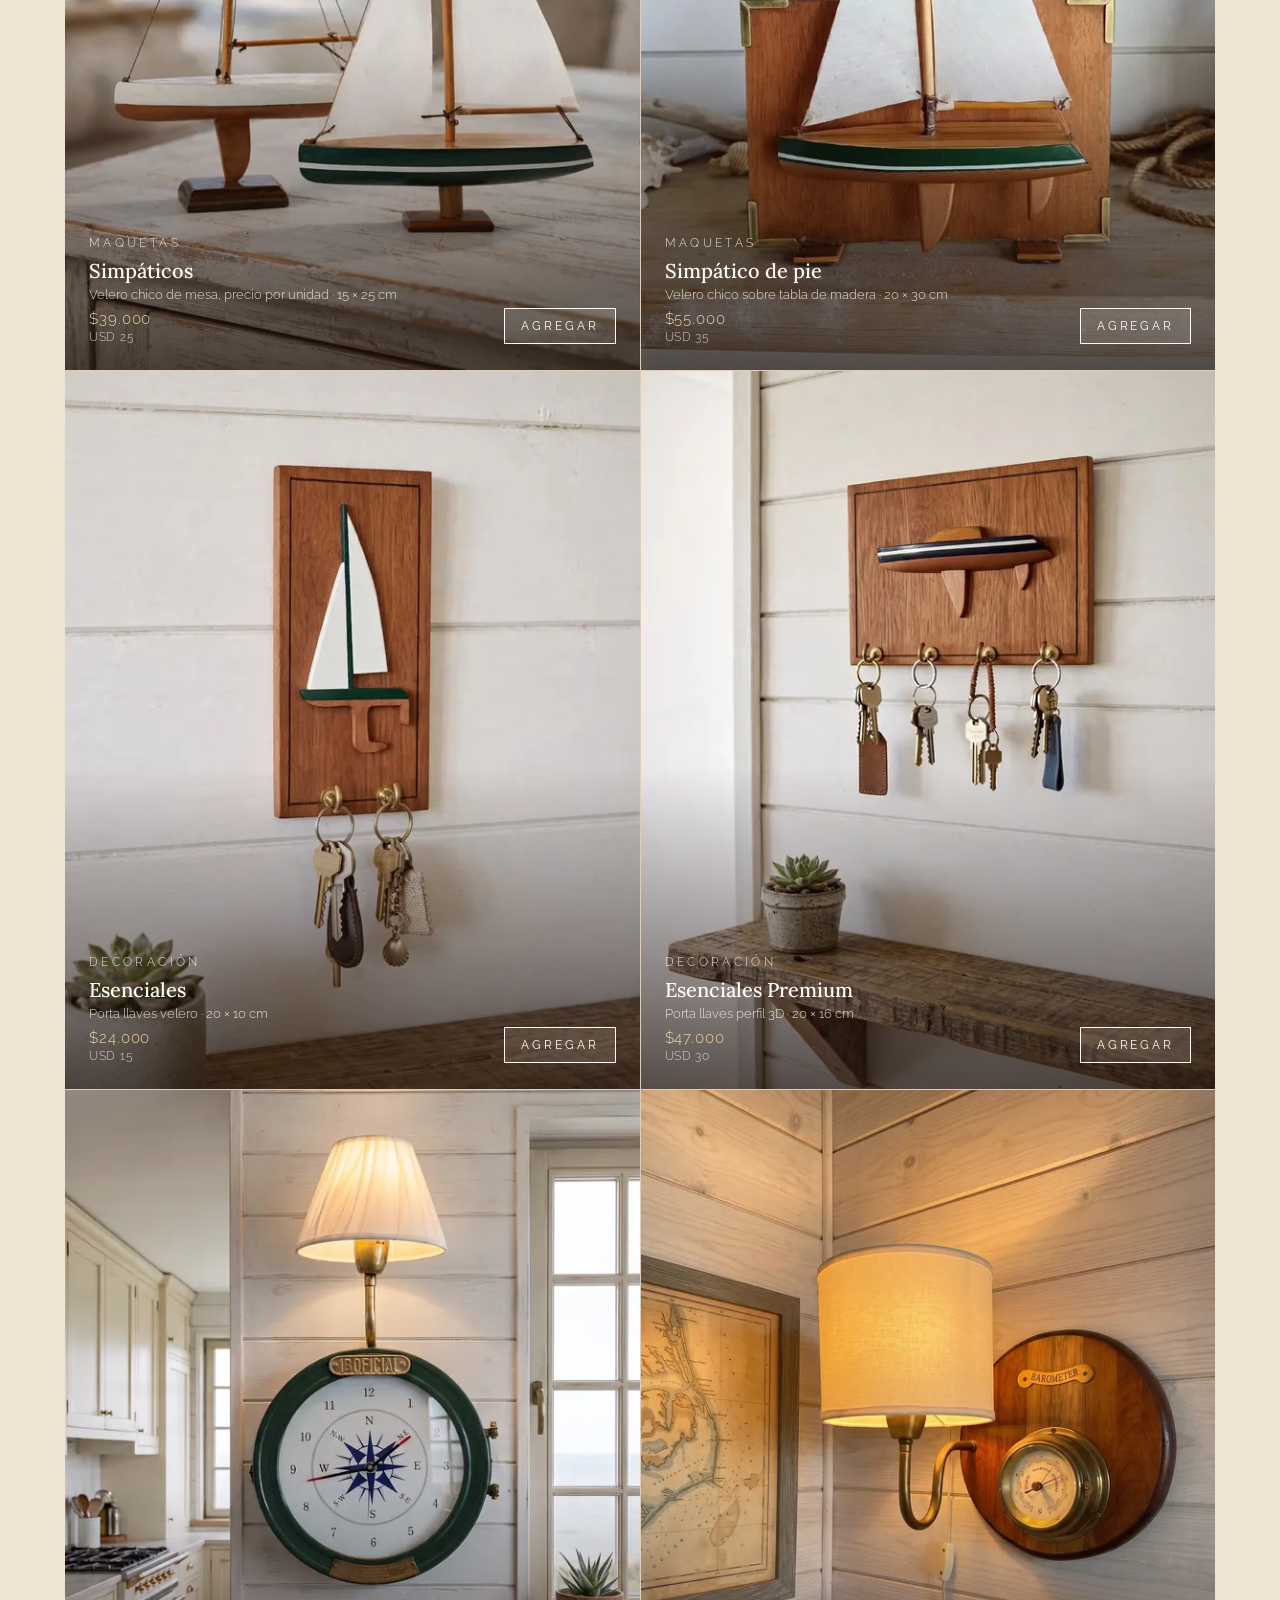
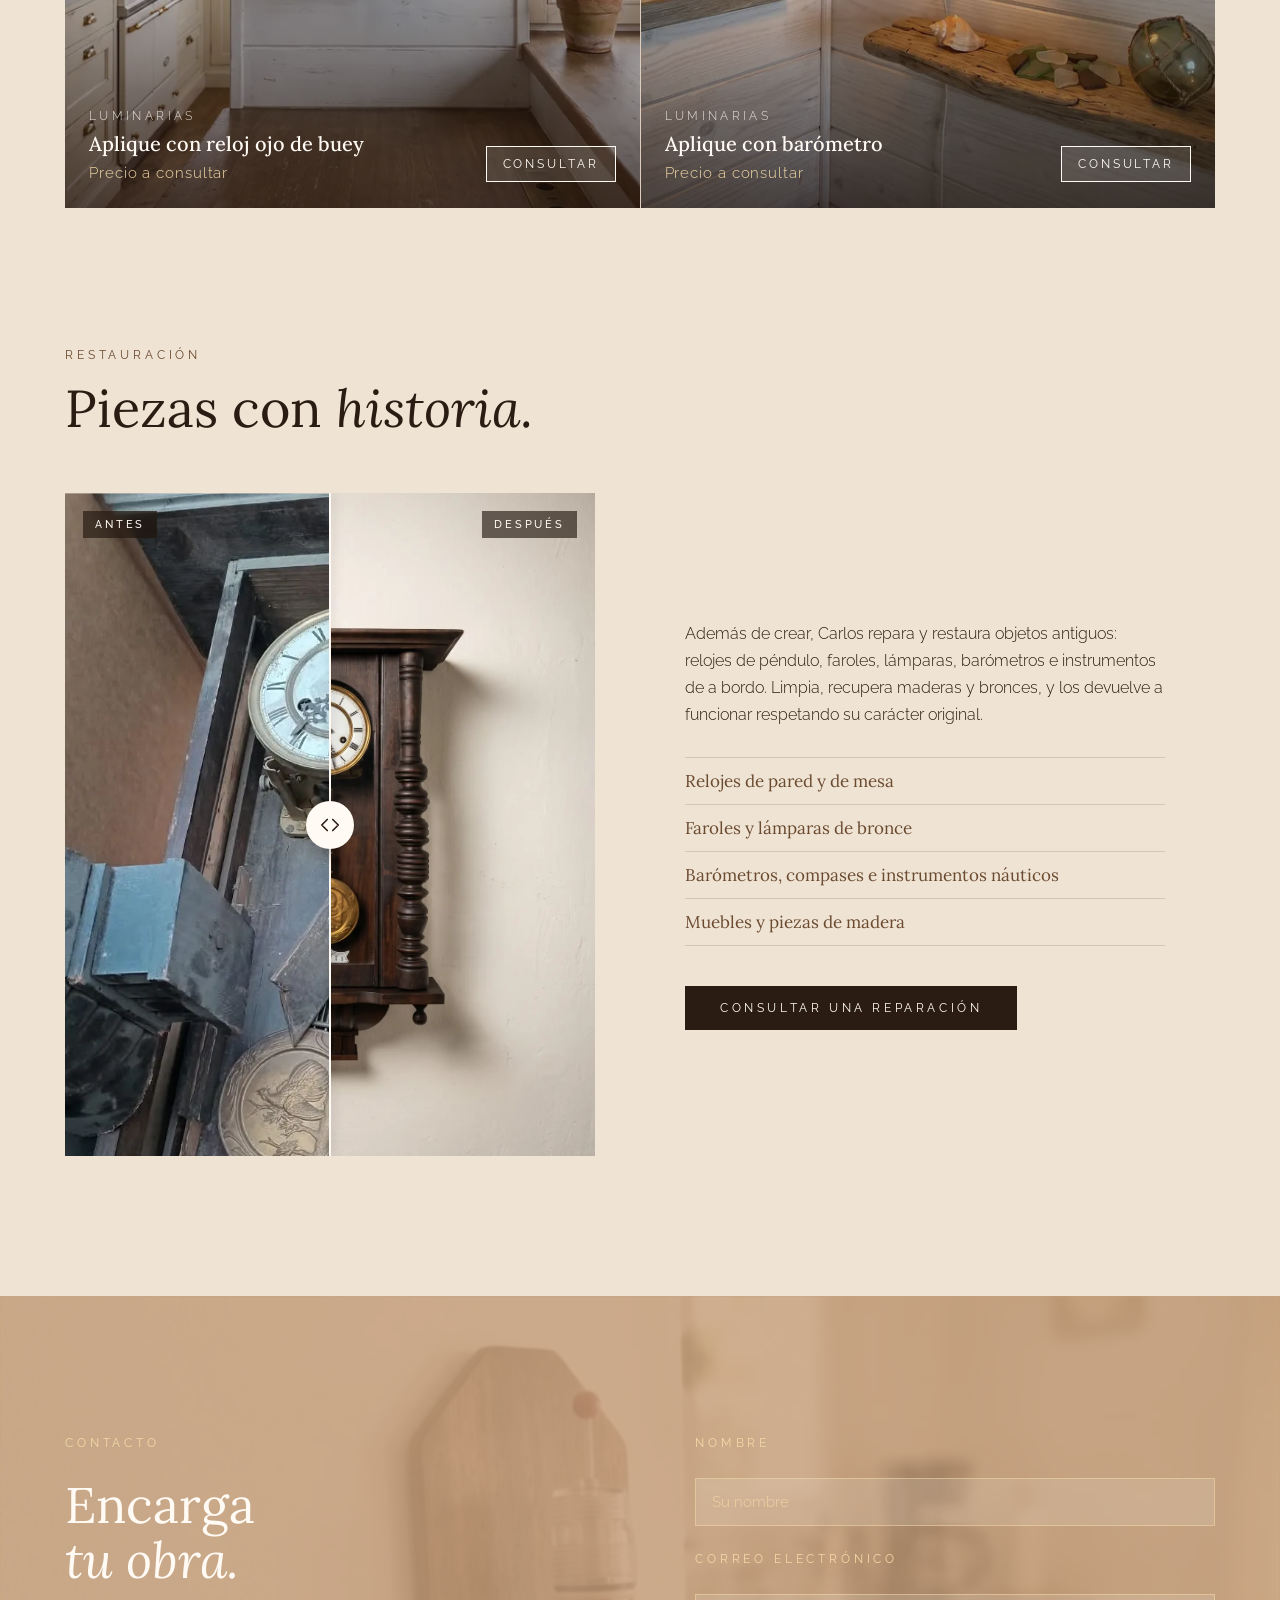
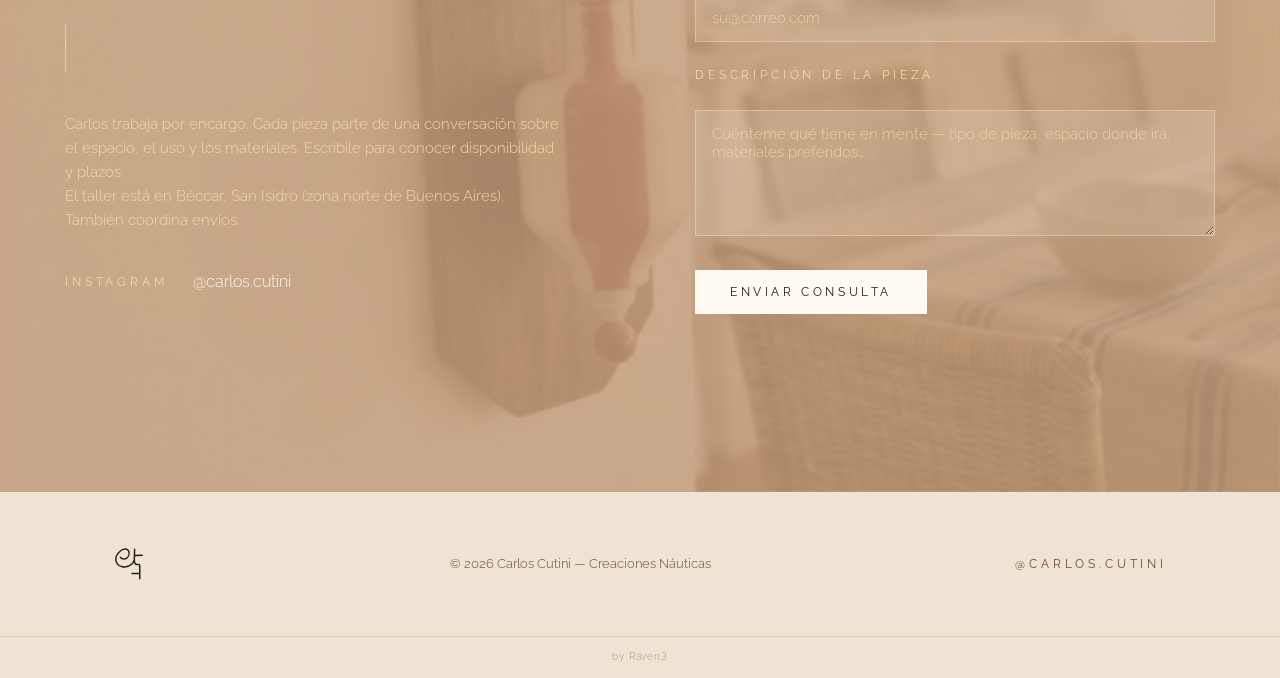
==== commit 451f60e1: "Agregar panel de administración de obras para Agus - Las obras pasan de main.js a assets/data/obras." ====
--- a/index.html
+++ b/index.html
@@ -37,6 +37,7 @@
   <link rel="preconnect" href="https://fonts.gstatic.com" crossorigin>
   <link href="https://fonts.googleapis.com/css2?family=Lora:ital,wght@0,400;0,500;1,400&family=Raleway:wght@300;400;500&display=swap" rel="stylesheet">
   <link rel="stylesheet" href="assets/css/styles.css">
+  <link rel="preload" href="assets/data/obras.json" as="fetch" crossorigin>
 
   <script type="application/ld+json">
   {
@@ -354,6 +355,6 @@
     </div>
   </dialog>
 
-  <script src="assets/js/main.js"></script>
+  <script type="module" src="assets/js/main.js"></script>
 </body>
 </html>
--- a/assets/css/styles.css
+++ b/assets/css/styles.css
@@ -301,6 +301,12 @@
 .card figcaption .precio { display: block; margin-top: 8px; font-style: normal; font-size: 15px; letter-spacing: .06em; color: var(--gold); }
 .card figcaption .obra-detalle { display: block; margin-top: 4px; font-size: 13px; opacity: .85; }
 .card figcaption .precio-usd { display: block; margin-top: 2px; font-size: 12px; letter-spacing: .06em; opacity: .75; }
+.card figcaption .estado {
+  display: inline-block; margin-top: 10px; padding: 5px 10px;
+  font-style: normal; font-size: 11px; letter-spacing: .24em; text-transform: uppercase;
+  border: 1px solid var(--gold); color: var(--gold);
+}
+.card figcaption .estado-vendido { border-color: var(--white); color: var(--white); background: rgba(30, 18, 10, .45); }
 .card:has(.add) figcaption { right: 150px; }
 .nav { align-items: center; }
 .card .add {
